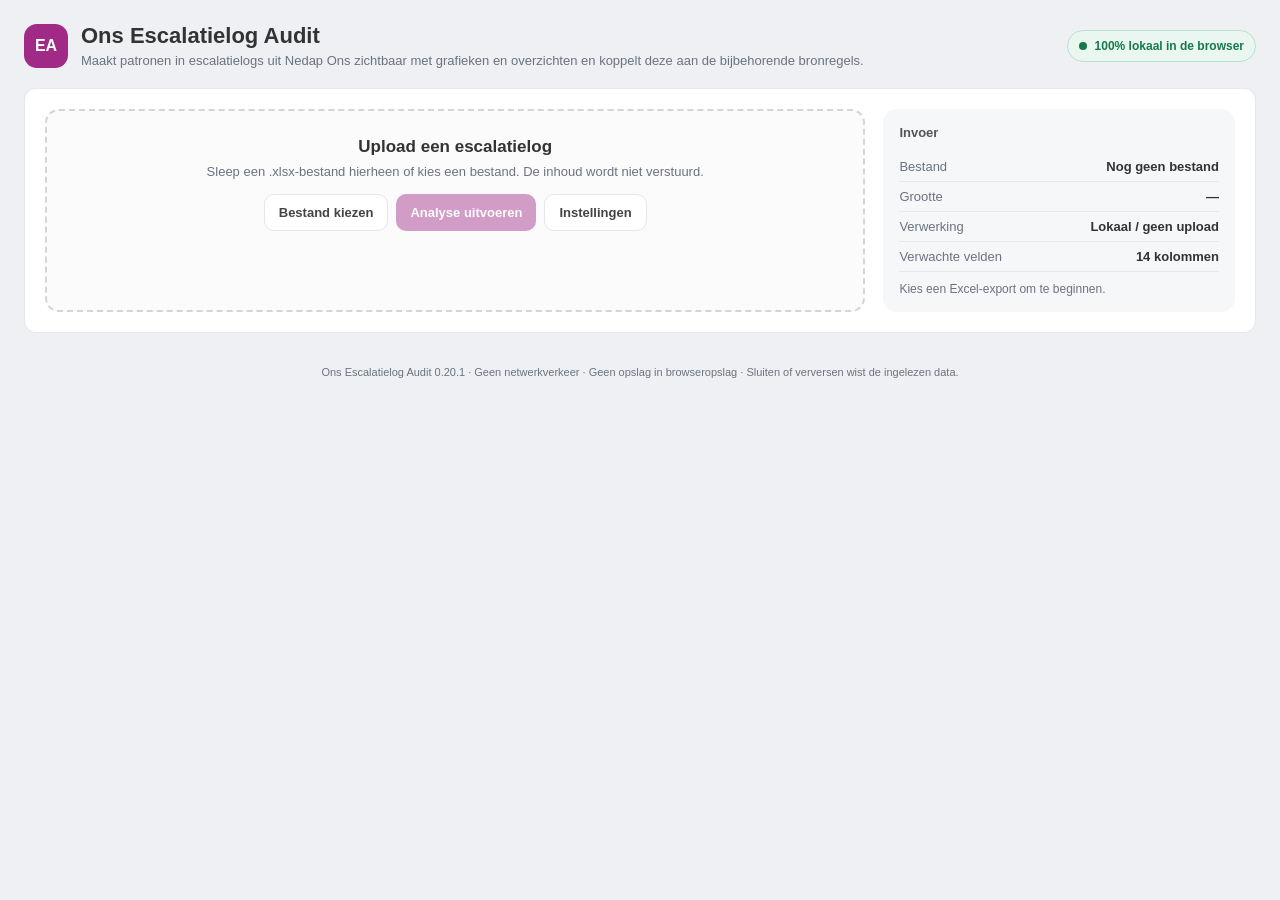
==== escalatielog-audit-webui.html @ a4518a88 "fix 🐛: Verwijder de dubbele tab Instellingen en lijn de instellingsacties uit De knop Instellingen i" ====
<!DOCTYPE html>
<html lang="nl">
  <head>
    <meta charset="utf-8">
    <meta name="viewport" content="width=device-width,initial-scale=1">
    <meta http-equiv="Content-Security-Policy"
          content="default-src 'none'; style-src 'unsafe-inline'; script-src 'unsafe-inline'; img-src data:; connect-src 'none'; font-src 'none'; object-src 'none'; base-uri 'none'; form-action 'none'">
    <title>Ons Escalatielog Audit</title>
    <style>
:root{
  --primary:#A02A85;--primary-dark:#7f1f69;--secondary:#00A0C8;--secondary-dark:#007f9f;
  --ink:#333;--muted:#6b7280;--line:#e5e7eb;--surface:#fff;--soft:#f6f7f9;--soft2:#f2f2f2;
  --ok:#16794c;--ok-bg:#eaf7f0;--warn:#a15c00;--warn-bg:#fff4e5;--danger:#b42318;--danger-bg:#fef0ef;
  --shadow:0 8px 30px rgba(31,41,55,.08);--radius:16px;
}
*{box-sizing:border-box}html{background:#eef0f3;color:var(--ink);font-family:Inter,ui-sans-serif,system-ui,-apple-system,BlinkMacSystemFont,"Segoe UI",sans-serif}body{margin:0;min-height:100vh}
button,input,select{font:inherit}button{cursor:pointer}.app{max-width:1480px;margin:0 auto;padding:24px}.topbar{display:flex;align-items:center;justify-content:space-between;gap:16px;margin-bottom:20px}.brand{display:flex;align-items:center;gap:13px}.brand-mark{width:44px;height:44px;border-radius:13px;background:linear-gradient(135deg,var(--primary),#c445a8);display:grid;place-items:center;color:#fff;font-weight:800;box-shadow:0 8px 24px rgba(160,42,133,.22)}.brand h1{font-size:22px;line-height:1.1;margin:0}.brand p{margin:4px 0 0;color:var(--muted);font-size:13px}.privacy{display:flex;align-items:center;gap:8px;border:1px solid #b9e2cf;background:var(--ok-bg);color:var(--ok);padding:8px 11px;border-radius:999px;font-size:12px;font-weight:700}.dot{width:8px;height:8px;border-radius:999px;background:currentColor}
.card{background:var(--surface);border:1px solid rgba(229,231,235,.95);border-radius:var(--radius);box-shadow:var(--shadow)}.upload-card{padding:20px;margin-bottom:18px}.upload-grid{display:grid;grid-template-columns:minmax(0,1.4fr) minmax(300px,.6fr);gap:18px}.dropzone{border:2px dashed #d2d6dc;border-radius:14px;padding:26px;text-align:center;background:#fbfbfc;transition:.18s}.dropzone.drag{border-color:var(--secondary);background:#f0fbfe}.dropzone strong{display:block;font-size:17px;margin-bottom:5px}.dropzone span{color:var(--muted);font-size:13px}.drop-actions{margin-top:14px;display:flex;justify-content:center;gap:8px;flex-wrap:wrap}.btn{border:0;border-radius:10px;padding:10px 14px;font-weight:700;font-size:13px;display:inline-flex;align-items:center;gap:7px;justify-content:center}.btn.primary{background:var(--primary);color:#fff}.btn.primary:hover{background:var(--primary-dark)}.btn.secondary{background:var(--secondary);color:#fff}.btn.secondary:hover{background:var(--secondary-dark)}.btn.ghost{background:#fff;border:1px solid var(--line);color:#444}.btn:disabled{opacity:.45;cursor:not-allowed}.file-info{padding:16px;background:var(--soft);border-radius:14px;min-height:150px}.file-info h3{font-size:13px;margin:0 0 12px;color:#555;text-transform:uppercase;letter-spacing:.06em}.meta-row{display:flex;justify-content:space-between;gap:12px;padding:7px 0;border-bottom:1px solid #e7e9ec;font-size:13px}.meta-row:last-child{border:0}.meta-row span:first-child{color:var(--muted)}.status{margin-top:10px;font-size:12px;color:var(--muted)}.status.error{color:var(--danger);white-space:pre-line;overflow-wrap:anywhere}.status.ok{color:var(--ok)}
.workspace{display:none}.workspace.show{display:block}.toolbar{display:flex;align-items:center;justify-content:space-between;gap:12px;margin:0 0 14px}.tabs{display:flex;gap:4px;overflow:auto;padding:4px;background:#e8eaee;border-radius:12px}.tab{white-space:nowrap;border:0;background:transparent;color:#555;padding:9px 12px;border-radius:9px;font-size:12.5px;font-weight:700}.tab.active{background:#fff;color:var(--primary);box-shadow:0 1px 6px rgba(31,41,55,.1)}.export-actions{display:flex;gap:7px;flex-wrap:wrap}.view{display:none}.view.active{display:block}.kpis{display:grid;grid-template-columns:repeat(5,minmax(0,1fr));gap:12px;margin-bottom:14px}.kpi{padding:16px}.kpi .label{font-size:12px;color:var(--muted);margin-bottom:7px}.kpi .value{font-size:28px;font-weight:800;letter-spacing:-.02em}.kpi .hint{font-size:11px;color:var(--muted);margin-top:5px}.kpi.accent{border-top:3px solid var(--primary)}.kpi.info{border-top:3px solid var(--secondary)}.kpi.warn{border-top:3px solid #e49b3a}.kpi.ok{border-top:3px solid #3aa572}
.grid-2{display:grid;grid-template-columns:1fr 1fr;gap:14px}.grid-3{display:grid;grid-template-columns:repeat(3,1fr);gap:14px}.section-card{padding:17px;margin-bottom:14px}.section-head{display:flex;align-items:flex-start;justify-content:space-between;gap:14px;margin-bottom:14px}.section-head h2,.section-head h3{margin:0;font-size:16px}.section-head p{margin:5px 0 0;color:var(--muted);font-size:12px;line-height:1.45}.badge{font-size:11px;font-weight:700;padding:5px 8px;border-radius:999px;background:var(--soft2);color:#555}.badge.system{background:#edf4f7;color:#496b78}.badge.warn{background:var(--warn-bg);color:var(--warn)}
.bar-list{display:grid;gap:9px}.bar-row{display:grid;grid-template-columns:minmax(120px,1fr) 2fr 52px;gap:10px;align-items:center;font-size:12px}.bar-label{white-space:nowrap;overflow:hidden;text-overflow:ellipsis}.bar-track{height:10px;background:#f0f1f3;border-radius:999px;overflow:hidden}.bar-fill{height:100%;border-radius:999px;background:linear-gradient(90deg,var(--primary),#c553ae)}.bar-list.secondary .bar-fill{background:linear-gradient(90deg,var(--secondary),#51c0dc)}.bar-value{text-align:right;font-variant-numeric:tabular-nums;font-weight:700}.signal-grid{display:grid;grid-template-columns:repeat(2,1fr);gap:8px}.signal{border:1px solid var(--line);border-radius:12px;padding:11px}.signal-top{display:flex;justify-content:space-between;gap:10px}.signal-name{font-size:11px;font-weight:800;line-height:1.25}.signal-count{font-weight:800}.signal-desc{color:var(--muted);font-size:11px;margin-top:5px;line-height:1.35}
.table-card{overflow:hidden}.table-toolbar{display:flex;align-items:center;gap:8px;flex-wrap:wrap;padding:14px 14px 10px}.field{border:1px solid #dfe2e6;background:#fff;border-radius:9px;padding:9px 10px;font-size:12px;color:#333;min-width:180px}.field:focus{outline:2px solid rgba(0,160,200,.17);border-color:var(--secondary)}.table-wrap{overflow:auto;max-height:680px;border-top:1px solid var(--line)}table{width:100%;border-collapse:separate;border-spacing:0;font-size:11.5px}th,td{padding:9px 10px;text-align:left;border-bottom:1px solid #edf0f2;vertical-align:top;white-space:nowrap}th{position:sticky;top:0;background:#f7f8fa;color:#4b5563;z-index:2;font-size:10.5px;text-transform:uppercase;letter-spacing:.035em;cursor:pointer}tbody tr:hover{background:#fbf7fa}td.wrap{white-space:normal;min-width:220px;max-width:420px}.pill{display:inline-block;padding:4px 7px;border-radius:999px;background:#f0f2f5;margin:0 3px 3px 0;font-size:10px;font-weight:700}.pill.alert{background:var(--warn-bg);color:#8d5300}.pill.danger{background:var(--danger-bg);color:var(--danger)}.empty{padding:40px;text-align:center;color:var(--muted)}.count-label{font-size:12px;color:var(--muted);margin-left:auto}
.settings-head>div:first-child{flex:1 1 auto;min-width:0}.settings-actions{display:flex;flex-wrap:wrap;align-items:center;justify-content:flex-end;gap:8px;flex:0 0 auto}.settings-actions .btn{white-space:nowrap}.settings-actions .btn.primary{border:1px solid transparent}
.settings-grid{display:grid;grid-template-columns:repeat(3,1fr);gap:12px}.setting{border:1px solid var(--line);border-radius:12px;padding:13px}.setting label{display:block;font-weight:750;font-size:12px;margin-bottom:5px}.setting p{font-size:11px;color:var(--muted);margin:0 0 10px;line-height:1.4}.setting input[type=number]{width:100%;border:1px solid #dfe2e6;border-radius:8px;padding:8px}.switch-row{display:flex;align-items:center;justify-content:space-between;gap:10px}.switch{appearance:none;width:38px;height:22px;background:#d4d7dc;border-radius:999px;position:relative;transition:.18s;flex:none}.switch:before{content:"";position:absolute;width:16px;height:16px;left:3px;top:3px;background:#fff;border-radius:50%;box-shadow:0 1px 3px rgba(0,0,0,.2);transition:.18s}.switch:checked{background:var(--primary)}.switch:checked:before{transform:translateX(16px)}.notice{border-left:4px solid var(--secondary);background:#f2fbfd;padding:12px 14px;border-radius:8px;font-size:12px;line-height:1.5;color:#495057}.notice.warn{border-left-color:#e49b3a;background:var(--warn-bg)}.peer-ratio-guidance p{margin:0 0 7px}.peer-ratio-guidance p:last-of-type{margin-bottom:0}.peer-ratio-guidance ul{margin:5px 0 8px;padding-left:20px}.peer-ratio-guidance li{margin:2px 0}.peer-ratio-method{margin-top:9px;padding-top:8px;border-top:1px solid rgba(0,127,159,.18)}.peer-ratio-method summary{font-weight:750}.peer-ratio-table-wrap{overflow-x:auto;margin-top:7px}.peer-ratio-guidance table{width:100%;font-size:11px;white-space:normal}.peer-ratio-guidance th,.peer-ratio-guidance td{white-space:normal;padding:6px 7px}.peer-ratio-guidance th{position:static}.peer-ratio-example{color:var(--muted);font-size:11px;margin-top:8px!important}.sr-only{position:absolute;width:1px;height:1px;padding:0;margin:-1px;overflow:hidden;clip:rect(0,0,0,0);white-space:nowrap;border:0}.loading{display:none;position:fixed;inset:0;background:rgba(245,246,248,.78);backdrop-filter:blur(4px);z-index:50;align-items:center;justify-content:center}.loading.show{display:flex}.loader{background:#fff;border-radius:16px;box-shadow:var(--shadow);padding:22px 26px;min-width:280px;text-align:center}.spinner{width:34px;height:34px;border:4px solid #eee;border-top-color:var(--primary);border-radius:50%;animation:spin 1s linear infinite;margin:0 auto 12px}@keyframes spin{to{transform:rotate(360deg)}}.footer-note{font-size:11px;color:var(--muted);text-align:center;padding:15px}

/* Visual audit cockpit */
.analysis-banner{display:flex;align-items:center;justify-content:space-between;gap:18px;padding:16px 18px;margin-bottom:14px;background:linear-gradient(135deg,#fff 0%,#faf4f9 55%,#f0fbfd 100%);border:1px solid #eadce7;border-radius:var(--radius);box-shadow:var(--shadow)}
.analysis-banner .eyebrow{font-size:10px;font-weight:900;letter-spacing:.11em;text-transform:uppercase;color:var(--primary);margin-bottom:5px}.analysis-banner h2{margin:0;font-size:18px}.analysis-banner p{margin:4px 0 0;font-size:12px;color:var(--muted)}.analysis-meta{display:flex;gap:7px;flex-wrap:wrap;justify-content:flex-end}.meta-chip{font-size:10.5px;font-weight:750;padding:6px 9px;border-radius:999px;border:1px solid #e3d9e1;background:rgba(255,255,255,.82);color:#50545b;white-space:nowrap}
.kpis.visual{grid-template-columns:repeat(6,minmax(0,1fr))}.kpi .trend{font-size:10px;margin-top:7px;font-weight:750}.trend.good{color:var(--ok)}.trend.warn{color:var(--warn)}.trend.info{color:var(--secondary-dark)}
.cockpit-grid{display:grid;grid-template-columns:1.2fr .8fr;gap:14px;margin-bottom:14px}.audit-flow{display:grid;grid-template-columns:repeat(5,1fr);gap:0;align-items:stretch}.flow-step{position:relative;padding:14px 14px 13px;border:1px solid var(--line);background:#fff}.flow-step:first-child{border-radius:12px 0 0 12px}.flow-step:last-child{border-radius:0 12px 12px 0}.flow-step:not(:last-child){border-right:0}.flow-step:not(:last-child):after{content:'›';position:absolute;right:-9px;top:50%;transform:translateY(-50%);z-index:2;width:18px;height:18px;border-radius:50%;background:#fff;border:1px solid var(--line);display:grid;place-items:center;color:#8a8f98;font-weight:900}.flow-step .flow-label{font-size:10px;color:var(--muted);text-transform:uppercase;letter-spacing:.05em;font-weight:800}.flow-step .flow-value{font-size:24px;font-weight:850;margin-top:4px}.flow-step .flow-sub{font-size:10px;color:var(--muted);margin-top:3px}.flow-step.system .flow-value{color:#56727e}.flow-step.audit .flow-value{color:var(--ok)}.flow-step.attention .flow-value{color:var(--warn)}
.metric-donuts{display:grid;grid-template-columns:repeat(2,1fr);gap:12px}.donut-card{border:1px solid var(--line);border-radius:13px;padding:13px;display:flex;align-items:center;gap:13px;min-height:105px;background:#fff}.donut{--p:0;--ring:var(--primary);width:76px;height:76px;border-radius:50%;background:conic-gradient(var(--ring) calc(var(--p)*1%),#edf0f3 0);position:relative;flex:none}.donut:after{content:'';position:absolute;inset:9px;border-radius:50%;background:#fff}.donut-center{position:absolute;inset:0;display:grid;place-items:center;z-index:2;font-size:15px;font-weight:850}.donut-copy strong{display:block;font-size:12px}.donut-copy span{display:block;color:var(--muted);font-size:10.5px;line-height:1.35;margin-top:4px}
.visual-grid{display:grid;grid-template-columns:1fr 1fr;gap:14px}.visual-grid.three{grid-template-columns:repeat(3,1fr)}.chart-card{padding:17px;min-width:0}.chart-note{font-size:10.5px;color:var(--muted);margin-top:10px}
.signal-bars{display:grid;gap:10px}.signal-bar-row{display:grid;grid-template-columns:minmax(150px,1fr) 2fr 55px;gap:10px;align-items:center}.signal-bar-name{font-size:11px;font-weight:750;overflow:hidden;text-overflow:ellipsis;white-space:nowrap}.signal-bar-track{height:12px;border-radius:999px;background:#eff1f4;overflow:hidden}.signal-bar-fill{height:100%;border-radius:999px;background:linear-gradient(90deg,var(--primary),#c859ae)}.signal-bar-fill.access{background:linear-gradient(90deg,#A02A85,#cb65b5)}.signal-bar-fill.scope{background:linear-gradient(90deg,#00A0C8,#62cbe1)}.signal-bar-fill.time{background:linear-gradient(90deg,#d88716,#f0b554)}.signal-bar-fill.data{background:linear-gradient(90deg,#667085,#98a2b3)}.signal-bar-value{text-align:right;font-size:11px;font-weight:850}
.heatmap-wrap{overflow:auto}.heatmap{display:grid;grid-template-columns:72px repeat(24,minmax(24px,1fr));gap:3px;min-width:760px;align-items:center}.heat-label{font-size:10px;color:var(--muted);font-weight:750}.heat-hour{text-align:center;font-size:9px;color:#8a9099}.heat-cell{height:25px;border-radius:5px;background:#f1f2f4;display:grid;place-items:center;font-size:8px;color:transparent;transition:.15s}.heat-cell:hover{outline:2px solid rgba(160,42,133,.22);color:#333;z-index:1}.heat-cell.l1{background:#f7eaf4}.heat-cell.l2{background:#edd0e7}.heat-cell.l3{background:#dca2d1}.heat-cell.l4{background:#c867b2;color:#fff}.heat-cell.l5{background:#9d2f84;color:#fff}
.scatter{position:relative;height:290px;margin:8px 6px 30px 34px;border-left:1px solid #cfd3d8;border-bottom:1px solid #cfd3d8;background:linear-gradient(to right,transparent 24.8%,#f1f2f4 25%,transparent 25.2%,transparent 49.8%,#f1f2f4 50%,transparent 50.2%,transparent 74.8%,#f1f2f4 75%,transparent 75.2%),linear-gradient(to top,transparent 24.8%,#f1f2f4 25%,transparent 25.2%,transparent 49.8%,#f1f2f4 50%,transparent 50.2%,transparent 74.8%,#f1f2f4 75%,transparent 75.2%)}.scatter-dot{position:absolute;width:10px;height:10px;border-radius:50%;background:var(--primary);transform:translate(-50%,50%);box-shadow:0 0 0 3px rgba(160,42,133,.12);cursor:help}.scatter-dot.attn{background:var(--warn);box-shadow:0 0 0 3px rgba(228,155,58,.15)}.scatter-x,.scatter-y{position:absolute;font-size:9px;color:var(--muted)}.scatter-x{bottom:-23px;left:50%;transform:translateX(-50%)}.scatter-y{left:-32px;top:50%;transform:rotate(-90deg) translateX(-50%);transform-origin:left top;white-space:nowrap}
.priority-strip{display:grid;grid-template-columns:repeat(3,1fr);gap:9px}.priority-box{border-radius:12px;padding:13px;border:1px solid var(--line)}.priority-box strong{font-size:22px;display:block}.priority-box span{font-size:10.5px;color:var(--muted)}.priority-box.high{background:#fff5f3;border-color:#ffd5cf}.priority-box.medium{background:#fff9ed;border-color:#f7e3b9}.priority-box.basic{background:#f5f8fb;border-color:#dde6ee}.priority-box.high strong{color:var(--danger)}.priority-box.medium strong{color:var(--warn)}.priority-box.basic strong{color:#526777}
.quick-links{display:flex;gap:8px;flex-wrap:wrap}.quick-link{border:1px solid var(--line);background:#fff;color:#4b5057;border-radius:9px;padding:7px 10px;font-size:10.5px;font-weight:750;cursor:pointer}.quick-link:hover{border-color:#d5a9ca;color:var(--primary)}
.pill.access{background:#f8e8f4;color:#8b246f}.pill.scope{background:#e8f8fc;color:#007f9f}.pill.time{background:#fff4e5;color:#9a5b00}.pill.data{background:#eff1f4;color:#5e6671}.pill.high{background:#fef0ef;color:var(--danger)}.pill.medium{background:#fff4e5;color:var(--warn)}.pill.basic{background:#edf4f7;color:#496b78}
.table-wrap.audit-table tbody tr.priority-high{background:#fffaf9}.table-wrap.audit-table tbody tr.priority-high:hover{background:#fff3f0}.table-wrap.audit-table tbody tr.priority-medium:hover{background:#fffcf5}
.audit-callout{display:grid;grid-template-columns:auto 1fr;gap:12px;align-items:start;background:#f7fbfc;border:1px solid #d7edf2;border-radius:12px;padding:13px}.audit-icon{width:32px;height:32px;border-radius:10px;background:#e8f8fc;color:#007f9f;display:grid;place-items:center;font-weight:900}.audit-callout strong{font-size:12px}.audit-callout p{margin:3px 0 0;color:var(--muted);font-size:11px;line-height:1.45}

/* Drill-down to source rows */
.table-wrap.drillable tbody tr{cursor:pointer}.table-wrap.drillable tbody tr td{transition:background .12s,color .12s}.table-wrap.drillable tbody tr:hover td{background:#f7fbfc}.table-wrap.drillable tbody tr:hover td:first-child{box-shadow:inset 3px 0 0 var(--secondary)}
.drill-hint{display:inline-flex;align-items:center;gap:6px;font-size:10.5px;color:#58717b;background:#edf8fb;border:1px solid #d4edf3;padding:6px 9px;border-radius:999px;font-weight:750}.drill-hint:before{content:'↗';font-size:12px;font-weight:900}
.drill-overlay{display:none;position:fixed;inset:0;z-index:80;background:rgba(24,31,40,.58);backdrop-filter:blur(3px);padding:24px}.drill-overlay.show{display:flex;align-items:center;justify-content:center}.drill-panel{width:min(1500px,96vw);height:min(860px,92vh);background:#fff;border-radius:18px;box-shadow:0 28px 80px rgba(0,0,0,.25);display:flex;flex-direction:column;overflow:hidden}.drill-header{display:flex;align-items:flex-start;justify-content:space-between;gap:18px;padding:18px 20px 15px;border-bottom:1px solid var(--line);background:linear-gradient(135deg,#fff,#faf4f9 65%,#f0fbfd)}.drill-eyebrow{font-size:10px;text-transform:uppercase;letter-spacing:.1em;font-weight:900;color:var(--primary);margin-bottom:4px}.drill-header h2{margin:0;font-size:18px}.drill-header p{margin:5px 0 0;color:var(--muted);font-size:11.5px;line-height:1.45}.drill-actions{display:flex;gap:8px;flex-wrap:wrap;justify-content:flex-end}.drill-summary{display:flex;align-items:center;gap:8px;flex-wrap:wrap;padding:10px 20px;border-bottom:1px solid var(--line);background:#fbfcfd}.drill-chip{padding:6px 9px;border-radius:999px;background:#f0f2f5;color:#505862;font-size:10.5px;font-weight:750}.drill-chip.audit{background:var(--ok-bg);color:var(--ok)}.drill-chip.system{background:#edf4f7;color:#496b78}.drill-body{flex:1;min-height:0;overflow:auto}.drill-body table{font-size:11px}.drill-body th{top:var(--drill-filter-offset,0px);z-index:3}.drill-body td:first-child,.drill-body th:first-child{position:sticky;left:0;z-index:2;background:#fff;box-shadow:1px 0 0 #edf0f2}.drill-body th:first-child{z-index:4;background:#f7f8fa}.source-row-number{font-weight:850;color:var(--primary)}.drill-empty{padding:46px;text-align:center;color:var(--muted)}

/* Audit deep dive */
.review-route{display:grid;grid-template-columns:repeat(3,1fr);gap:10px;margin-top:12px}.review-step{border:1px solid var(--line);background:#fff;border-radius:12px;padding:12px;position:relative}.review-step .n{width:24px;height:24px;border-radius:50%;background:#edf8fb;color:var(--secondary-dark);display:grid;place-items:center;font-weight:900;font-size:11px;margin-bottom:8px}.review-step strong{display:block;font-size:11.5px}.review-step span{display:block;color:var(--muted);font-size:10.5px;line-height:1.4;margin-top:4px}.review-step:not(:last-child):after{content:'›';position:absolute;right:-9px;top:50%;transform:translateY(-50%);z-index:2;width:18px;height:18px;border-radius:50%;background:#fff;border:1px solid var(--line);display:grid;place-items:center;color:#8a8f98;font-weight:900}
.analysis-tabs{display:flex;gap:7px;flex-wrap:wrap;margin-bottom:12px}.subtab{border:1px solid var(--line);background:#fff;color:#555;border-radius:9px;padding:8px 11px;font-size:11px;font-weight:750}.subtab.active{border-color:#d9aacd;background:#fbf3f9;color:var(--primary)}.analysis-pane{display:none}.analysis-pane.active{display:block}
.logic-grid{display:grid;grid-template-columns:repeat(4,1fr);gap:10px;margin-bottom:14px}.logic-stat{border:1px solid var(--line);border-radius:12px;padding:13px;background:#fff}.logic-stat .label{font-size:10px;text-transform:uppercase;letter-spacing:.04em;color:var(--muted);font-weight:800}.logic-stat strong{font-size:23px;display:block;margin-top:5px}.logic-stat small{color:var(--muted);font-size:10px;line-height:1.35;display:block;margin-top:3px}.logic-stat.warn{background:#fffaf1;border-color:#f0dfba}.logic-stat.good{background:#f3fbf7;border-color:#cfeadd}
.context-badge{display:inline-flex;align-items:center;gap:5px;border-radius:999px;padding:5px 8px;font-size:10px;font-weight:800;background:#eef4f7;color:#526777}.context-badge:before{content:'↳'}
.filter-group{display:flex;gap:7px;flex-wrap:wrap}.field.compact{min-width:150px;max-width:240px}
.drill-review{padding:10px 20px 12px;border-bottom:1px solid var(--line);background:#f8fbfc}.drill-review strong{font-size:10.5px;text-transform:uppercase;letter-spacing:.05em;color:#58717b}.drill-review .review-route{margin-top:8px}.drill-review .review-step{padding:9px}.drill-review .review-step .n{width:20px;height:20px;margin-bottom:5px;font-size:9px}.drill-review .review-step strong{font-size:10.5px}.drill-review .review-step span{font-size:9.5px}
@media(max-width:1050px){.logic-grid{grid-template-columns:repeat(2,1fr)}.review-route{grid-template-columns:1fr}.review-step:not(:last-child):after{display:none}}
@media(max-width:680px){.logic-grid{grid-template-columns:1fr}.drill-review{padding:9px 14px}}

@media(max-width:1050px){.kpis,.kpis.visual{grid-template-columns:repeat(3,1fr)}.cockpit-grid,.visual-grid,.visual-grid.three{grid-template-columns:1fr}.audit-flow{grid-template-columns:repeat(2,1fr);gap:8px}.flow-step,.flow-step:first-child,.flow-step:last-child{border:1px solid var(--line);border-radius:12px}.flow-step:not(:last-child):after{display:none}.grid-2,.grid-3{grid-template-columns:1fr}.settings-grid{grid-template-columns:repeat(2,1fr)}.upload-grid{grid-template-columns:1fr}.toolbar{align-items:flex-start;flex-direction:column}.export-actions{width:100%}.settings-head{flex-direction:column;align-items:stretch}.settings-actions{justify-content:flex-start}}
@media(max-width:680px){.app{padding:14px}.analysis-banner{align-items:flex-start;flex-direction:column}.analysis-meta{justify-content:flex-start}.kpis.visual{grid-template-columns:1fr 1fr}.audit-flow{grid-template-columns:1fr}.metric-donuts{grid-template-columns:1fr}.priority-strip{grid-template-columns:1fr}.signal-bar-row{grid-template-columns:minmax(110px,1fr) 1.2fr 45px}.topbar{align-items:flex-start}.privacy{display:none}.kpis{grid-template-columns:1fr 1fr}.settings-grid{grid-template-columns:1fr}.signal-grid{grid-template-columns:1fr}.bar-row{grid-template-columns:minmax(90px,1fr) 1.3fr 42px}.export-actions .btn{flex:1}.settings-actions .btn{flex:1 1 auto}.brand p{display:none}}
@media(max-width:680px){.drill-overlay{padding:0}.drill-panel{width:100vw;height:100vh;border-radius:0}.drill-header{padding:14px;flex-direction:column}.drill-actions{width:100%;justify-content:flex-start}.drill-summary{padding:9px 14px}}
@media print{body{background:#fff}.upload-card,.toolbar,.export-actions,.footer-note{display:none!important}.app{max-width:none;padding:0}.card{box-shadow:none}.view{display:block!important;page-break-before:always}.view:first-of-type{page-break-before:auto}.table-wrap{max-height:none;overflow:visible}th{position:static}.settings-grid{grid-template-columns:repeat(3,1fr)}}

.drill-filters{display:flex;align-items:center;gap:8px;flex-wrap:wrap;position:sticky;top:0;z-index:5;background:#fff;padding:10px 20px;border-bottom:1px solid var(--line)}.drill-filters .drill-search{margin:0;width:auto;flex:1 1 210px}.drill-filters .field{min-width:0}.drill-filters .column-filter{flex:1 1 150px}.drill-filters .drill-count{white-space:nowrap}.more-rows td{padding:0}.more-rows-btn,.drill-more{display:inline-flex;align-items:center;justify-content:center;gap:7px;margin:10px auto;padding:10px 14px;font-weight:700;font-size:13px;border:1px solid var(--line);border-radius:10px;background:#fff;color:#444;cursor:pointer}.drill-more{display:block;text-align:center;border:0;background:none}.drill-more .more-rows-btn{margin:0}
/* 0.6.0: readable controls and drillable summaries */
:root{--shadow:none;--radius:12px}html{font-family:"Segoe UI",Arial,sans-serif}.brand-mark{background:var(--primary);box-shadow:none}.tabs{max-width:100%;flex-wrap:wrap}.toolbar{align-items:flex-start;flex-direction:column}.tab{font-size:13px}.section-head p,.notice,.chart-note{font-size:13px;line-height:1.5}.file-info h3,th,.flow-step .flow-label{letter-spacing:0;text-transform:none}.review-summary{display:grid;grid-template-columns:repeat(3,minmax(0,1fr));gap:12px;margin-bottom:14px}.review-summary button{text-align:left;background:#fff;border:1px solid var(--line);border-top:3px solid var(--primary);padding:16px;border-radius:10px;color:var(--ink)}.review-summary strong{display:block;font-size:16px;margin-bottom:6px}.review-summary span{font-size:12px;color:var(--muted);line-height:1.5}.clickable{cursor:pointer}.clickable:hover{outline:2px solid var(--secondary);outline-offset:2px}.clickable:focus-visible,button:focus-visible,summary:focus-visible{outline:3px solid var(--secondary-dark);outline-offset:3px}.scatter-dot{border:0;padding:0;cursor:pointer}.scatter-tick{position:absolute;font-size:10px;color:#555}.drill-search{margin:8px 20px;width:calc(100% - 40px)}details p{font-size:13px;line-height:1.5;max-width:100ch}summary{cursor:pointer;font-weight:600}.kpi .hint{font-size:12px}.signal-name{overflow-wrap:anywhere}.meta-row strong{overflow-wrap:anywhere;min-width:0}.drill-summary{flex-shrink:0}.drill-review{display:none}@media(max-width:680px){.review-summary{grid-template-columns:1fr}.tabs{flex-wrap:nowrap;width:100%;}.brand h1{font-size:20px}.app{padding:12px}.drill-header h2{font-size:16px}.drill-panel{height:100dvh}}
    .finding-list{list-style:none;padding:0;margin:14px 0;counter-reset:findings}.finding-item{display:grid;grid-template-columns:34px minmax(0,1fr) auto;gap:12px;padding:15px 0;border-bottom:1px solid var(--line);align-items:start}.finding-rank{font-size:22px;font-weight:800;color:var(--primary)}.finding-item h3{margin:5px 0;font-size:14px;overflow-wrap:anywhere}.finding-item p{margin:4px 0;color:var(--muted);font-size:12px;overflow-wrap:anywhere}.finding-controls{display:flex;gap:8px;align-items:center;flex-wrap:wrap}.finding-controls input{width:80px}.finding-editor{display:grid;gap:9px;margin-top:12px}.finding-editor textarea{font:inherit;width:100%;min-height:100px;padding:10px;border:1px solid var(--line);border-radius:8px;resize:vertical}.finding-editor textarea[readonly]{min-height:180px;background:#f7f8fa}.finding-status{min-height:1.4em;font-size:12px}.finding-item .btn{white-space:normal}@media(max-width:680px){.finding-item{grid-template-columns:26px minmax(0,1fr)}.finding-item>.btn{grid-column:2;justify-self:start}}
    .sort-button{border:0;background:transparent;color:inherit;font:inherit;font-weight:inherit;padding:0;display:flex;align-items:center;gap:7px;text-align:left;min-width:100%}.sort-indicator{font-size:12px}.sort-button:focus-visible,.tab:focus-visible,.subtab:focus-visible{outline:3px solid var(--primary);outline-offset:3px}.action-status{margin:10px 0 14px}.action-status:empty{display:none}.setting input[aria-invalid="true"]{border:2px solid var(--danger,#b42318);outline-offset:2px}.setting-range{font-size:11px;color:var(--muted);margin:5px 0}
    </style>
    <style id="explanationStyles">
.explain{margin:14px;padding:14px 16px;border:1px solid #cfe2e8;border-left:4px solid #007f9f;border-radius:8px;background:#f6fafb;color:#333;font-size:12px;line-height:1.55;min-width:0;overflow-wrap:anywhere}.explain h3{font-size:14px;margin:0 0 8px}.explain p{margin:7px 0;max-width:85ch}.explain-route,.explain-timeline{display:grid;grid-template-columns:repeat(4,minmax(0,1fr));gap:12px;list-style:none;padding:0;margin:12px 0}.explain-route li,.explain-timeline li{border-top:3px solid #007f9f;padding:9px 4px 0;min-width:0}.explain-route strong,.explain-timeline strong{display:block}.explain-timeline time{display:block;font-variant-numeric:tabular-nums}.ratio-scale{position:relative;height:62px;max-width:560px;margin:12px 10px;border-bottom:2px solid #526777}.ratio-scale span{position:absolute;bottom:8px;transform:translateX(-50%);font-size:12px;white-space:nowrap}.ratio-scale span:after{content:'';display:block;position:absolute;left:50%;height:8px;bottom:-10px;border-left:2px solid #526777}.part-whole{display:block;height:9px;border:1px solid #526777;background:#e4eaee;max-width:170px;margin:5px 0}.part-whole i{display:block;height:100%;background:#007f9f}.concentration-value{display:block;min-width:115px;white-space:normal}.concentration-value small{display:block}.window-band{display:flex;justify-content:space-between;gap:12px;border-top:4px solid #007f9f;padding-top:6px;margin:12px 0}.window-band span:last-child{text-align:right}.rep .explain{font-size:11px}.rep .rep{margin:10px 14px}.reason-row td{background:#f6fafb;font-size:10px;padding:5px 7px}.has-reason{break-after:avoid}.r-row span{white-space:normal;overflow-wrap:anywhere}.drill-explanation{max-height:40vh;overflow:auto;flex-shrink:0}.drill-explanation:empty{display:none}@media(max-width:680px){.explain-route,.explain-timeline{grid-template-columns:1fr 1fr}.explain{padding:10px;margin:10px}.ratio-scale{max-width:100%}}@media print{.explain{background:#fff;break-inside:auto}.explain-route,.explain-timeline{break-inside:avoid}.part-whole,.ratio-scale,.window-band{print-color-adjust:exact;-webkit-print-color-adjust:exact}.concentration-value{min-width:0}.rep .rep{margin:8px 4px}.explain-timeline time{font-size:10px}}

.delay-guidance,.night-guidance{padding:12px;min-width:0}.compact-heading{display:flex;align-items:baseline;justify-content:space-between;gap:8px;flex-wrap:wrap}.compact-heading h3,.night-guidance h3{margin:0;font-size:15px}.delay-guidance .setting-line,.night-guidance .setting-line{font-size:12px;margin:0;color:#555}.compact-timeline{display:grid;grid-template-columns:88px minmax(100px,1fr) 116px;gap:12px;align-items:end;margin:12px 0 4px}.shared-axis svg{display:block;width:100%;height:76px}.axis-labels{position:relative;height:18px;font-size:12px;white-space:nowrap}.axis-labels span:first-child{position:absolute;left:3%}.axis-labels span:last-child{position:absolute;left:70%;transform:translateX(-50%)}.row-names,.row-results{height:76px;display:grid;grid-template-rows:36px 36px;align-items:center;font-size:12px;line-height:1.3}.outcome{font-weight:700;border:1px solid #667085;border-radius:5px;background:#fff;justify-self:end;font-size:12px;padding:2px 6px}.outcome.flagged{border:2px solid #A02A85;color:#85236e}.compact-footer{display:flex;gap:12px;align-items:baseline;justify-content:space-between;flex-wrap:wrap}.compact-footer .picture-caption{margin:0;font-size:11px;color:#555}.delay-guidance .method,.night-guidance .method{font-size:12px}.delay-guidance .method summary,.night-guidance .method summary{cursor:pointer;color:#00708b;font-weight:600}.delay-guidance .method{border:0;margin:0;padding:0}.compact-footer .method[open]{width:100%}.night-guidance .band{position:relative;height:20px;margin-top:12px;border:1px solid #667085;background:#fff}.night-guidance .segment{position:absolute;height:100%;border:1px solid #007F9F;background:repeating-linear-gradient(135deg,#dceff4 0,#dceff4 5px,#007F9F 5px,#007F9F 7px)}.night-guidance .axis{display:flex;justify-content:space-between;font-size:12px;margin:4px 0 6px}.night-guidance .window-key{margin:4px 0;font-size:13px}.night-guidance .method{border-top:1px solid #c9d5d9;margin-top:6px;padding-top:6px}.delay-guidance summary:focus-visible,.night-guidance summary:focus-visible{outline:3px solid #A02A85;outline-offset:3px}
@media(max-width:1100px){.compact-timeline{grid-template-columns:64px minmax(90px,1fr) 66px;gap:6px}.row-names,.row-results{font-size:11px}.outcome{font-size:11px;padding:2px 4px}.axis-labels{font-size:11px}.compact-heading h3{font-size:14px}.compact-footer{gap:4px}}
@media print{.delay-guidance,.night-guidance,.compact-timeline{break-inside:avoid}.outcome.flagged,.delay-guidance .method summary,.night-guidance .method summary{color:#333}.outcome.flagged{border-color:#333}.night-guidance .segment{print-color-adjust:exact;-webkit-print-color-adjust:exact;background:repeating-linear-gradient(135deg,#fff 0,#fff 5px,#555 5px,#555 7px);border-color:#333}}
    </style>
  </head>
  <body>
    <div class="app">
      <header class="topbar">
        <div class="brand">
          <div class="brand-mark">EA</div>
          <div>
            <h1>Ons Escalatielog Audit</h1>
            <p>Maakt patronen in escalatielogs uit Nedap Ons zichtbaar met grafieken en overzichten en koppelt deze aan de bijbehorende bronregels.</p>
          </div>
        </div>
        <div class="privacy"><span class="dot"></span>100% lokaal in de browser</div>
      </header>
      <section class="card upload-card">
        <div class="upload-grid">
          <div id="dropzone" class="dropzone">
            <strong>Upload een escalatielog</strong>
            <span>Sleep een .xlsx-bestand hierheen of kies een bestand. De inhoud wordt niet verstuurd.</span>
            <div class="drop-actions">
              <button class="btn ghost" id="chooseBtn">Bestand kiezen</button>
              <button class="btn primary" id="analyzeBtn" disabled>Analyse uitvoeren</button>
              <button class="btn ghost"
                      id="settingsBtn"
                      aria-controls="view-settings"
                      aria-expanded="false">Instellingen</button>
              <input id="fileInput"
                     type="file"
                     accept=".xlsx,application/vnd.openxmlformats-officedocument.spreadsheetml.sheet"
                     hidden>
            </div>
          </div>
          <div class="file-info">
            <h3>Invoer</h3>
            <div class="meta-row"><span>Bestand</span><strong id="fileName">Nog geen bestand</strong></div>
            <div class="meta-row"><span>Grootte</span><strong id="fileSize">—</strong></div>
            <div class="meta-row"><span>Verwerking</span><strong>Lokaal / geen upload</strong></div>
            <div class="meta-row"><span>Verwachte velden</span><strong>14 kolommen</strong></div>
            <div id="status"
                 class="status"
                 role="status"
                 aria-live="polite"
                 aria-atomic="true">Kies een Excel-export om te beginnen.</div>
          </div>
        </div>
      </section>
      <main id="workspace" class="workspace">
        <div class="toolbar">
          <nav class="tabs" id="tabs">
            <button class="tab active" data-view="overview">Overzicht</button>
            <button class="tab" data-view="attention">Aandachtspunten</button>
            <button class="tab" data-view="employees">Medewerkers</button>
            <button class="tab" data-view="clients">Cliënten</button>
            <button class="tab" data-view="teams">Teams</button>
            <button class="tab" data-view="expertise">Deskundigheden</button>
            <button class="tab" data-view="locations">Locaties</button>
            <button class="tab" data-view="reasons">Redenen</button>
            <button class="tab" data-view="time">Tijdpatroon</button>
            <button class="tab" data-view="deepdive">Verdieping</button>
            <button class="tab" data-view="logic">Auditlogica</button>
            <button class="tab" data-view="system">Systeemmeldingen</button>
            <button class="tab" data-view="quality">Datakwaliteit</button>
          </nav>
          <div class="export-actions">
            <button class="btn ghost" id="csvBtn">Aandachtspunten CSV</button>
            <button class="btn secondary" id="reportBtn">Rapport HTML</button>
            <button class="btn ghost" id="pngBtn" disabled>Dashboard als PNG</button>
            <button class="btn ghost" id="visualsZipBtn" disabled>Acht PNG’s als ZIP</button>
          </div>
        </div>
        <div id="actionStatus" class="status action-status" aria-hidden="true"></div>
        <details class="card section-card"
                 id="visualExports"
                 style="margin-bottom:14px">
          <summary>Eén afbeelding als PNG</summary>
          <div class="export-actions" style="margin-top:12px">
            <label for="visualChoice">Afbeelding</label>
            <select class="field" id="visualChoice" style="max-width:100%" disabled></select>
            <button class="btn ghost" id="visualPngBtn" disabled>Afbeelding downloaden</button>
          </div>
          <p class="muted">De ZIP bevat de acht standaardafbeeldingen. Het medewerkerprofiel is alleen afzonderlijk beschikbaar.</p>
        </details>
        <section class="view active" id="view-overview">
          <div id="analysisBanner" class="analysis-banner"></div>
          <div id="reviewSummary"></div>
          <section class="card section-card"
                   id="topFindings"
                   aria-labelledby="findingsTitle"
                   style="margin-bottom:14px">
            <div class="section-head">
              <div>
                <h2 id="findingsTitle">Opvallendheden om te onderzoeken</h2>
                <p>Een gemengde selectie van auditregels, bursts en cliëntclusters.</p>
              </div>
              <div class="finding-controls">
                <label for="findingLimit">Aantal (1–50)</label>
                <input class="field"
                       id="findingLimit"
                       type="number"
                       min="1"
                       max="50"
                       step="1"
                       value="10">
                <button class="btn ghost" id="applyFindingLimit">Selectie toepassen</button>
              </div>
            </div>
            <details>
              <summary>Hoe wordt deze selectie bepaald?</summary>
              <p id="findingMethod"></p>
            </details>
            <div id="findingList"></div>
            <details>
              <summary>Samenvatting maken en kopiëren</summary>
              <div class="finding-editor">
                <p>De tekst kan persoonsgegevens bevatten. Controleer de tekst en deel alleen met bevoegde ontvangers. Sjabloon en tekst blijven in dit tabblad; verversen wist ze. Vrije sjabloontekst wordt niet opgenomen in de rapport- of afbeeldingsexports.</p>
                <label for="findingTemplate">Sjabloon per opvallendheid</label>
                <textarea id="findingTemplate" maxlength="4000" spellcheck="false"></textarea>
                <details>
                  <summary>Toegestane placeholders</summary>
                  <p id="findingPlaceholders"></p>
                </details>
                <div class="finding-controls">
                  <button class="btn ghost" id="previewFindings">Voorbeeld bijwerken</button>
                  <button class="btn ghost" id="resetFindingTemplate">Standaardsjabloon</button>
                </div>
                <label for="findingPreview">Tekstvoorbeeld van de getoonde selectie</label>
                <textarea id="findingPreview" readonly></textarea>
                <button class="btn secondary" id="copyFindings">Samenvatting kopiëren</button>
              </div>
            </details>
            <p class="finding-status"
               id="findingStatus"
               role="status"
               aria-live="polite"></p>
          </section>
          <details class="card section-card" style="margin-bottom:14px">
            <summary>Definities en beperkingen</summary>
            <p>Een escalatie is een geregistreerde poging, geen bewijs van dossierinzage. De auditpopulatie bestaat uit bronregels minus bekende systeemredenen, eventueel het ingestelde duurfilter, en exacte duplicaten. De 14 bronvelden bepalen duplicaten; er is geen uniek gebeurtenis-ID.</p>
            <p>Her-escalatie gebruikt een eerdere geldige activatie van dezelfde medewerker en cliënt en de ingestelde toegangstermijn, inclusief de grens. Dit is een aanname voor triage, geen bevestiging dat toegang daadwerkelijk nog actief was. Zeer snel is een aanvullend signaal binnen diezelfde relatie.</p>
            <p>Tijdstippen zijn kloktijden zoals geëxporteerd, zonder vastgelegde tijdzone. Berekening is onafhankelijk van de browserzone; verstreken minuten rond zomer-/wintertijd blijven onzeker. Uur- en weekdagtotalen zijn ruwe aantallen, niet gecorrigeerd voor diensten of het aantal weekdagen in het bestand. Het waargenomen datumbereik bewijst geen volledige exportperiode.</p>
            <p>Teams en deskundigheden worden vergeleken op waargenomen medewerkers met escalaties, niet op de volledige bezetting. Bursts en cliëntclusters tonen één sterkste kwalificerend venster per medewerker of cliënt, niet alle afzonderlijke incidenten. Concentratie is top 3 gedeeld door alle herkenbare doelen van dezelfde soort. Bij weinig doelen is een hoog aandeel vanzelfsprekend.</p>
            <p>Export bevat persoonsgegevens; deel alleen met bevoegde ontvangers. Drempels, filters en bronregels blijven controleerbaar. Wijzigingen per versie staan in de changelog van de release.</p>
          </details>
          <div class="kpis visual" id="kpis"></div>
          <div class="cockpit-grid">
            <div class="card section-card">
              <div class="section-head">
                <div>
                  <h3>Auditflow</h3>
                  <p>Van bronbestand naar de regels die menselijke beoordeling vragen.</p>
                </div>
                <span class="badge">selectie, geen oordeel</span>
              </div>
              <div id="auditFlow" class="audit-flow"></div>
            </div>
            <div class="card section-card">
              <div class="section-head">
                <div>
                  <h3>Controlefocus</h3>
                  <p>Snelle triage van de huidige auditselectie.</p>
                </div>
              </div>
              <div id="priorityStrip" class="priority-strip"></div>
              <div class="quick-links" style="margin-top:12px">
                <button class="quick-link" data-jump="attention">Bekijk aandachtspunten</button><button class="quick-link" data-jump="quality">Datakwaliteit</button><button class="quick-link" data-jump="system">Systeemfilter</button>
              </div>
            </div>
          </div>
          <div class="visual-grid">
            <div class="card chart-card">
              <div class="section-head">
                <div>
                  <h3>Auditpopulatie in één oogopslag</h3>
                  <p>Hoeveel van het bronbestand resteert na filtering en hoeveel daarvan vraagt beoordeling.</p>
                </div>
              </div>
              <div id="metricDonuts" class="metric-donuts"></div>
            </div>
            <div class="card chart-card">
              <div class="section-head">
                <div>
                  <h3>Signalen naar controlethema</h3>
                  <p>Unieke regels per thema. Eén regel kan in meerdere thema’s meetellen. Klik voor bronregels.</p>
                </div>
              </div>
              <div id="signalCategories" class="signal-bars"></div>
            </div>
          </div>
          <div class="card chart-card" style="margin-top:14px">
            <div class="section-head">
              <div>
                <h3>Tijdheatmap</h3>
                <p>Handmatige escalaties per weekdag en uur. Donkerder betekent meer volume.</p>
              </div>
              <span class="badge">auditpopulatie</span>
            </div>
            <div class="heatmap-wrap">
              <div id="timeHeatmap" class="heatmap"></div>
            </div>
          </div>
          <div class="visual-grid" style="margin-top:14px">
            <div class="card chart-card">
              <div class="section-head">
                <div>
                  <h3>Medewerkerprofiel: volume × cliëntspreiding</h3>
                  <p>Elke stip is een medewerker; punten kunnen overlappen. Oranje betekent minimaal één aandachtspunt. Alle medewerkers staan ook in de tabel.</p>
                </div>
              </div>
              <div id="employeeScatter" class="scatter"></div>
            </div>
            <div class="card chart-card">
              <div class="section-head">
                <div>
                  <h3>Cliënten met veel verschillende medewerkers</h3>
                  <p>Top 10 unieke medewerkers met een escalatiepoging, inclusief niet-geactiveerde pogingen.</p>
                </div>
              </div>
              <div id="clientBreadth" class="bar-list secondary"></div>
            </div>
          </div>
          <div class="visual-grid three" style="margin-top:14px">
            <div class="card section-card">
              <div class="section-head">
                <div>
                  <h3>Meeste escalaties per medewerker</h3>
                  <p>Alleen handmatige auditregels.</p>
                </div>
              </div>
              <div id="chartEmployees" class="bar-list"></div>
            </div>
            <div class="card section-card">
              <div class="section-head">
                <div>
                  <h3>Meest voorkomende teams</h3>
                  <p>Volume binnen de auditpopulatie.</p>
                </div>
              </div>
              <div id="chartTeams" class="bar-list secondary"></div>
            </div>
            <div class="card section-card">
              <div class="section-head">
                <div>
                  <h3>Meest voorkomende redenen</h3>
                  <p>Genormaliseerde handmatige escalatieredenen.</p>
                </div>
              </div>
              <div id="chartReasons" class="bar-list"></div>
            </div>
          </div>
          <div class="card section-card" style="margin-top:14px">
            <div class="section-head">
              <div>
                <h3>Signalen in aandachtspunten</h3>
                <p>Elk signaal is een transparant selectiecriterium. Combineer dit altijd met context zoals behandelrelatie, rooster en autorisatie.</p>
              </div>
              <span id="signalTotalBadge" class="badge warn"></span>
            </div>
            <div id="signals" class="signal-grid"></div>
          </div>
          <div class="audit-callout">
            <div class="audit-icon">i</div>
            <div>
              <strong>Controleprincipe</strong>
              <p>Systeemmeldingen worden vóór de inhoudelijke audit uitgesloten. Visualisaties helpen patronen vinden, maar de onderliggende detailregels blijven leidend voor de menselijke beoordeling van rechtmatigheid en herleidbaarheid.</p>
            </div>
          </div>
          <div class="card section-card" style="margin-top:14px">
            <div class="section-head">
              <div>
                <h3>Voorgestelde beoordelingsroute na een signaal</h3>
                <p>De escalatielog is een selectielaag. Gebruik context in deze volgorde voordat je een conclusie trekt.</p>
              </div>
              <span class="badge">selectie → verificatie</span>
            </div>
            <div class="review-route">
              <div class="review-step">
                <div class="n">1</div>
                <strong>Planning / rooster</strong><span>Controleer eerst of de medewerker bij de cliënt of locatie was ingepland of ingeroosterd.</span>
              </div>
              <div class="review-step">
                <div class="n">2</div>
                <strong>Dossierlogging</strong><span>Controleer daarna wat na de escalatie daadwerkelijk in het dossier is geraadpleegd of gewijzigd.</span>
              </div>
              <div class="review-step">
                <div class="n">3</div>
                <strong>Teamcontext / toelichting</strong><span>Betrek teamtoewijzing, tijdelijke inzet en zo nodig een inhoudelijke toelichting van de medewerker.</span>
              </div>
            </div>
          </div>
        </section>
        <section class="view" id="view-attention">
          <div class="card table-card">
            <div class="section-head" style="padding:16px 16px 0">
              <div>
                <h2>Aandachtspunten</h2>
                <p>Handmatige logregels met één of meer ingestelde signalen.</p>
              </div>
              <span id="attentionBadge" class="badge warn"></span>
            </div>
            <div id="priorityGuidance"></div>
            <div id="activationGuidance"></div>
            <div id="attentionTable"></div>
          </div>
        </section>
        <section class="view" id="view-employees">
          <div class="card table-card">
            <div class="section-head" style="padding:16px 16px 0">
              <div>
                <h2>Medewerkers</h2>
                <p>Volume, cliëntspreiding en her-escalatiepatronen.</p>
              </div>
            </div>
            <div id="employeesTable"></div>
          </div>
        </section>
        <section class="view" id="view-clients">
          <div class="card table-card">
            <div class="section-head" style="padding:16px 16px 0">
              <div>
                <h2>Cliënten</h2>
                <p>Escalatiepogingen per cliënt. Daadwerkelijke inzage is niet uit deze log af te leiden.</p>
              </div>
            </div>
            <div id="clientsTable"></div>
          </div>
        </section>
        <section class="view" id="view-teams">
          <div class="card table-card">
            <div class="section-head" style="padding:16px 16px 0">
              <div>
                <h2>Teams</h2>
                <p>Escalatievolume en spreiding per medewerkersteam.</p>
              </div>
            </div>
            <div id="teamsTable"></div>
          </div>
        </section>
        <section class="view" id="view-expertise">
          <div class="card table-card">
            <div class="section-head" style="padding:16px 16px 0">
              <div>
                <h2>Deskundigheden</h2>
                <p>Vergelijk gebruikspatronen tussen functies/deskundigheden zonder individuele volumes los van hun context te beoordelen.</p>
              </div>
            </div>
            <div id="expertiseTable"></div>
          </div>
        </section>
        <section class="view" id="view-locations">
          <div class="card table-card">
            <div class="section-head" style="padding:16px 16px 0">
              <div>
                <h2>Locaties</h2>
                <p>Analyse van handmatige escalaties met doeltype Locatie. Hoofdlocatie van een cliënt blijft alleen context.</p>
              </div>
            </div>
            <div id="locationsTable"></div>
          </div>
        </section>
        <section class="view" id="view-reasons">
          <div class="card table-card">
            <div class="section-head" style="padding:16px 16px 0">
              <div>
                <h2>Escalatieredenen</h2>
                <p>Genormaliseerde reden, schrijfvarianten en gebruik.</p>
              </div>
            </div>
            <div id="reasonsTable"></div>
          </div>
        </section>
        <section class="view" id="view-time">
          <div class="grid-3" id="timeCards"></div>
        </section>
        <section class="view" id="view-deepdive">
          <div class="card section-card">
            <div class="section-head">
              <div>
                <h2>Verdiepende verbandanalyses</h2>
                <p>Contextgevoelige analyses uit de auditdocumentatie. Deze tabellen zijn patroonselecties, geen zelfstandige vaststelling van onrechtmatige toegang.</p>
              </div>
              <span class="badge">geen risicoscore</span>
            </div>
            <div class="analysis-tabs" id="deepTabs">
              <button class="subtab active" data-pane="peers">Peers</button><button class="subtab" data-pane="bursts">Bursts</button><button class="subtab" data-pane="clusters">Cliëntclusters</button><button class="subtab" data-pane="concentration">Concentratie</button><button class="subtab" data-pane="reason-use">Redengebruik</button>
            </div>
            <div id="deep-peers" class="analysis-pane active">
              <div id="peerGuidance"></div>
              <div id="peerTable" style="margin-top:12px"></div>
            </div>
            <div id="deep-bursts" class="analysis-pane">
              <div class="notice">Eén sterkste kwalificerend venster per medewerker. De drempel gaat over alle pogingen in het venster, eventueel naar verschillende cliënten of locaties. Dit is geen telling van afzonderlijke incidenten.</div>
              <div id="burstGuidance"></div>
              <div id="burstTable" style="margin-top:12px"></div>
            </div>
            <div id="deep-clusters" class="analysis-pane">
              <div class="notice">Eén sterkste kwalificerend venster per cliënt. De medewerkersdrempel of teamdrempel moet zijn gehaald. Acute zorg, opname of overdracht kan dit verklaren.</div>
              <div id="clusterGuidance"></div>
              <div id="clusterTable" style="margin-top:12px"></div>
            </div>
            <div id="deep-concentration" class="analysis-pane">
              <div class="notice">Concentratie laat zien of het gebruik van een medewerker vooral rond een kleine vaste groep doelen ligt of juist breed verspreid is.</div>
              <div id="concentrationGuidance"></div>
              <div id="concentrationTable" style="margin-top:12px"></div>
            </div>
            <div id="deep-reason-use" class="analysis-pane">
              <div class="notice">Redengebruik maakt zichtbaar of een reden vooral bij één medewerker of één team voorkomt. Een hoge concentratie vraagt context, geen automatische conclusie.</div>
              <div id="reasonUseTable" style="margin-top:12px"></div>
            </div>
            <div class="notice warn" style="margin-top:14px"><strong>Bewust niet automatisch beoordeeld uit één export:</strong> nieuwe/ongewone medewerker-cliëntrelaties, daadwerkelijk kruisende teamgrenzen en veranderingen ten opzichte van vorige perioden. Daarvoor is meerdere maanden historie en/of betrouwbare rooster-, team- of behandelrelatie-informatie nodig.</div>
          </div>
        </section>
        <section class="view" id="view-logic">
          <div class="card section-card">
            <div class="section-head">
              <div>
                <h2>Controle op de auditlogica</h2>
                <p>Controleer of aannames over systeemmeldingen, duurwaarden en bronvelden nog passen bij de actuele export.</p>
              </div>
              <span id="logicBadge" class="badge"></span>
            </div>
            <div id="logicStats" class="logic-grid"></div>
            <div id="logicTable"></div>
          </div>
        </section>
        <section class="view" id="view-system">
          <div class="card table-card">
            <div class="section-head" style="padding:16px 16px 0">
              <div>
                <h2>Uitgesloten systeemmeldingen</h2>
                <p>Alleen technisch inzicht. Deze regels worden niet gebruikt in controles op rechtmatigheid.</p>
              </div>
              <span id="systemBadge" class="badge system"></span>
            </div>
            <div id="systemTable"></div>
          </div>
        </section>
        <section class="view" id="view-quality">
          <div class="card table-card">
            <div class="section-head" style="padding:16px 16px 0">
              <div>
                <h2>Datakwaliteit</h2>
                <p>Inconsistenties die de interpretatie van de audit kunnen beïnvloeden.</p>
              </div>
            </div>
            <div id="qualityTable"></div>
          </div>
        </section>
      </main>
      <section class="view"
               id="view-settings"
               role="region"
               aria-labelledby="settingsTitle"
               hidden>
        <div class="card section-card">
          <div class="section-head settings-head">
            <div>
              <h2 id="settingsTitle" tabindex="-1">Auditinstellingen</h2>
              <p>Pas drempels aan vóór de analyse. Klik daarna op Analyse uitvoeren, of na een eerdere analyse op Analyse opnieuw uitvoeren. Dit zijn selectieregels, geen normatieve grenswaarden.</p>
            </div>
            <div class="settings-actions">
              <button class="btn primary" id="rerunBtn" disabled>Analyse uitvoeren</button>
              <button class="btn ghost" id="exportSettingsBtn">Instellingen exporteren</button>
              <button class="btn ghost" id="importSettingsBtn">Instellingen importeren</button>
              <input id="settingsFileInput"
                     type="file"
                     accept=".json,application/json"
                     hidden>
            </div>
          </div>
          <div class="notice warn" style="margin-bottom:14px"><strong>Systeemfilter:</strong> bekende Ketenverkeer-/systeemredenen worden altijd uitgesloten. Uitsluiten op alleen 30 minuten staat standaard uit. Een onbekende reden blijft in de auditpopulatie en vraagt controle, ook bij een duur van 30 minuten.</div>
          <div id="settingsStatus" class="status action-status" aria-hidden="true"></div>
          <div class="settings-grid" id="settingsGrid"></div>
        </div>
      </section>
      <div class="footer-note">Ons Escalatielog Audit <span class="app-version"></span> · Geen netwerkverkeer · Geen opslag in browseropslag · Sluiten of verversen wist de ingelezen data.</div>
    </div>
    <div id="drillOverlay" class="drill-overlay" aria-hidden="true">
      <section class="drill-panel"
               role="dialog"
               aria-modal="true"
               aria-labelledby="drillTitle">
        <header class="drill-header">
          <div>
            <div class="drill-eyebrow">Herleidbaarheid naar bronbestand</div>
            <h2 id="drillTitle">Bronregels</h2>
            <p id="drillSubtitle">Onderliggende rijen uit het ingelezen escalatielog.</p>
          </div>
          <div class="drill-actions">
            <button class="btn ghost" id="drillCsvBtn">Bronregels CSV</button><button class="btn primary" id="drillCloseBtn">Sluiten</button>
          </div>
        </header>
        <div id="drillSummary" class="drill-summary"></div>
        <div class="drill-review">
          <strong>Vervolgcontrole</strong>
          <div class="review-route">
            <div class="review-step">
              <div class="n">1</div>
              <strong>Planning / rooster</strong><span>Was de medewerker hier ingepland?</span>
            </div>
            <div class="review-step">
              <div class="n">2</div>
              <strong>Dossierlogging</strong><span>Wat is daarna daadwerkelijk geraadpleegd of gewijzigd?</span>
            </div>
            <div class="review-step">
              <div class="n">3</div>
              <strong>Context</strong><span>Team, tijdelijke inzet en inhoudelijke toelichting.</span>
            </div>
          </div>
        </div>
        <div id="drillExplanation"
             class="drill-explanation"
             tabindex="0"
             role="region"
             aria-label="Uitleg bij geselecteerde bronregels"></div>
        <div id="drillBody" class="drill-body"></div>
      </section>
    </div>
    <div id="loading" class="loading">
      <div class="loader">
        <div class="spinner"></div>
        <strong id="loadingTitle">Bestand verwerken…</strong>
        <div class="status" id="loadingText">De analyse wordt lokaal uitgevoerd.</div>
      </div>
    </div>
    <script>
'use strict';
const APP_VERSION='0.20.1';const EXPLANATION_CSS=document.getElementById('explanationStyles').textContent;

const REQUIRED_HEADERS = [
  'Gebruiker','Medewerkernummer','Medewerkersteam','Deskundigheid medewerker','Gebruikersnaam',
  'Escalatie reden','Tijdsduur (min.)','Escalatiedoel type','Escalatiedoel naam',
  'Escalatiedoel identificatienummer','Hoofdlocatie cliënt','Gestart op','Geactiveerd op','Bron'
];
const SYSTEM_REASONS = [
  'cliënt gekoppeld aan item in ons ketenverkeer',
  'systeemescalatie: sta 30 minuten toegang toe tot cliënt na aanmaken.',
  'toegang tot cliënt nadat deze is aangemaakt door ons ketenverkeer'
];
const SIGNAL_META = {
  ONGELDIGE_ACTIVATIE:'Activatie ontbreekt, is ongeldig of ligt vóór de start. Geen bevestigde activatie.',
  ONGELDIGE_DUUR:'Duur ontbreekt, is ongeldig of negatief.',
  HERESCALATIE_TIJDENS_ACTIEVE_TOEGANG:'Zelfde medewerker escaleert opnieuw naar dezelfde cliënt terwijl eerdere succesvolle toegang nog actief hoort te zijn.',
  ZEER_SNELLE_HERESCALATIE:'Her-escalatie die binnen de ingestelde grens start na de eerdere geactiveerde escalatie waarop de her-escalatie steunt.',
  HOOG_DAGVOLUME:'Medewerker heeft op één dag een hoog aantal handmatige escalaties.',
  VEEL_UNIEKE_CLIENTEN_MEDEWERKER:'Medewerker escaleert in de periode naar relatief veel unieke cliënten.',
  VEEL_MEDEWERKERS_CLIENT:'Dezelfde cliënt komt bij relatief veel verschillende medewerkers voor.',
  VEEL_TEAMS_CLIENT:'Dezelfde cliënt komt via relatief veel verschillende teams voor.',
  NACHT:'Escalatie valt binnen het ingestelde nachtvenster.',
  WEEKEND:'Escalatie is in het weekend uitgevoerd.',
  NIET_GEACTIVEERD:'Escalatie is niet geactiveerd.',
  LATE_ACTIVATIE:'Activatie volgde later dan de ingestelde vertraging.',
  ZELDZAME_REDEN:'De genormaliseerde escalatiereden komt weinig voor.',
  ONTBREKENDE_KERNVELDEN:'Een of meer kernvelden ontbreken.',
  ONVOLLEDIG_CLIENTDOEL:'Cliëntdoel mist cliëntnummer of cliëntnaam.',
  ONGELDIGE_STARTDATUM:'Startdatum kon niet worden geïnterpreteerd.'
};
const DEFAULT_SETTINGS = {
  activeAccessMinutes:840, veryFastRepeatMinutes:5, nightStartHour:23, nightEndHour:6,
  employeeDailyVolumeThreshold:15, employeeUniqueClientsThreshold:50,
  clientUniqueEmployeesThreshold:4, clientUniqueTeamsThreshold:3,
  activationDelayThresholdMinutes:2, rareReasonMaxCount:2, excludeDuration30:false,
  peerGroupMinSize:3, burstWindowMinutes:60, burstThreshold:5, clientClusterWindowMinutes:120, clientClusterEmployeeThreshold:3, clientClusterTeamThreshold:2, reasonConcentrationMinCount:3,
  signalNight:true, signalWeekend:false, signalNotActivated:true, signalRareReason:false,
  signalActivationDelay:true, signalReEscalationActiveAccess:true, signalVeryFastRepeat:true,
  signalDataQuality:true, signalEmployeeDailyVolume:true, signalEmployeeUniqueClients:true,
  signalClientUniqueEmployees:true, signalClientUniqueTeams:true
};
const state = {file:null,fileName:'',rawRows:[],result:null,analysisRunAt:null,drilldown:null,drillResizeObserver:null,findingLimit:10,settings:{...DEFAULT_SETTINGS}};

const $ = s => document.querySelector(s);
const $$ = s => [...document.querySelectorAll(s)];
const fmt = n => new Intl.NumberFormat('nl-NL').format(n ?? 0);
const esc = v => String(v ?? '').replace(/[&<>"']/g,m=>({'&':'&amp;','<':'&lt;','>':'&gt;','"':'&quot;',"'":'&#39;'}[m]));
const PEER_RATIO_GUIDANCE = {
  intro:'Ratio = de waarde van de medewerker gedeeld door de mediaan van andere, vergelijkbare medewerkers.',
  interpretations:[
    ['1,00','gelijk aan de mediaan van de vergelijkingsgroep'],
    ['2,00','twee keer de mediaan; niet twee keer zoveel werk of risico'],
    ['0,50','de helft van de mediaan']
  ],
  definitions:[
    ['Volume / team','Escalaties medewerker','Mediaan escalaties van team-peers'],
    ['Cliënten / team','Unieke cliënten medewerker','Mediaan unieke cliënten van team-peers'],
    ['Volume / deskundigheid','Escalaties medewerker','Mediaan escalaties van deskundigheids-peers'],
    ['Volume / team + deskundigheid','Escalaties medewerker','Mediaan escalaties van peers in de doorsnede van team en deskundigheid']
  ],
  example:'Voorbeeld: 13 escalaties ÷ mediaan 6 = ratio 2,17.',
  limitations:'Alleen medewerkers met stabiele team- en deskundigheidscontext en minstens het ingestelde minimum aantal andere medewerkers tellen mee; de medewerker zelf is uitgesloten. De ratio corrigeert niet voor FTE, diensten, caseload of tijdelijke inzet en is een aanleiding voor contextcontrole, geen oordeel of risicoscore.'
};
function peerRatioGuidanceHtml(mode='web'){
  const report=mode==='report',rootClass=report?'note peer-ratio-guidance':'notice peer-ratio-guidance';
  const detailsClass=report?'peer-ratio-method report-peer-ratio-method':'peer-ratio-method';
  const meanings=PEER_RATIO_GUIDANCE.interpretations.map(([ratio,text])=>`<li><strong>${esc(ratio)}</strong> = ${esc(text)}</li>`).join('');
  const definitions=PEER_RATIO_GUIDANCE.definitions.map(([ratio,numerator,denominator])=>`<tr><th scope="row">${esc(ratio)}</th><td>${esc(numerator)}</td><td>${esc(denominator)}</td></tr>`).join('');
  return `<div class="${rootClass}"><p><strong>Zo lees je de ratio:</strong> ${esc(PEER_RATIO_GUIDANCE.intro)}</p><div class="ratio-scale" aria-label="Neutrale ratioschaal van 0 tot 2"><span style="left:0">0</span><span style="left:25%">0,50</span><span style="left:50%">1,00</span><span style="left:100%">2,00</span></div><p>Referentiepunten, geen alarmdrempels. ${esc(PEER_RATIO_GUIDANCE.example)}</p><ul class="peer-ratio-meanings">${meanings}</ul><p>${esc(PEER_RATIO_GUIDANCE.limitations)}</p><details class="${detailsClass}"><summary>Hoe worden de vier ratio’s berekend?</summary><div class="peer-ratio-table-wrap"><table><caption class="sr-only">Teller en noemer per peer-ratio</caption><thead><tr><th scope="col">Ratio</th><th scope="col">Teller</th><th scope="col">Noemer</th></tr></thead><tbody>${definitions}</tbody></table></div></details></div>`;
}
const PEER_RATIO_REPORT_CSS = '.peer-ratio-guidance{margin:0 14px 12px}.peer-ratio-guidance p{margin:0 0 7px}.peer-ratio-guidance p:last-of-type{margin-bottom:0}.peer-ratio-guidance ul{margin:5px 0 8px;padding-left:20px}.peer-ratio-guidance li{margin:2px 0}.peer-ratio-method{margin-top:9px;padding-top:8px;border-top:1px solid #cfe8ee}.peer-ratio-method summary{cursor:pointer;font-weight:bold}.peer-ratio-table-wrap{overflow-x:auto;margin-top:7px}.peer-ratio-guidance table{width:100%;font-size:10px}.peer-ratio-guidance th,.peer-ratio-guidance td{padding:6px 7px}.peer-ratio-example{color:var(--muted);font-size:10px;margin-top:8px!important}.sr-only{position:absolute;width:1px;height:1px;padding:0;margin:-1px;overflow:hidden;clip:rect(0,0,0,0);white-space:nowrap;border:0}';
const norm = v => String(v ?? '').trim().toLowerCase().replace(/\s+/g,' ');
const clean = v => v === null || v === undefined ? '' : String(v).trim();
const RENDER_ROW_LIMIT = 500;const SEARCH_DEBOUNCE_MS = 150;
const rowSearchText = row => Object.entries(row).filter(([k])=>!k.startsWith('__')).map(([,v])=>norm(v)).join(' ');
const debounce = (fn,ms)=>{let t;return (...a)=>{clearTimeout(t);t=setTimeout(()=>fn(...a),ms)}};
const moreRowsButton = (remaining,total) => `<tr class="more-rows"><td colspan="100"><button type="button" class="more-rows-btn">Meer tonen (nog ${fmt(remaining)} van ${fmt(total)} regels)</button></td></tr>`;
const hasValue = v => { const s=clean(v); return s!=='' && s!=='-'; };
const num = v => { const n=Number(String(v??'').replace(',','.')); return Number.isFinite(n)?n:0; };
const unique = a => [...new Set(a)];
const round = (n,d=1)=>Math.round(n*10**d)/10**d;

function setLoading(show,title='Bestand verwerken…',text='De analyse wordt lokaal uitgevoerd.'){
  $('#loading').classList.toggle('show',show); $('#loadingTitle').textContent=title; $('#loadingText').textContent=text;
}
function setStatus(text,type=''){const kind=type==='success'?'ok':type;for(const id of ['#status','#actionStatus','#settingsStatus']){const el=$(id);el.textContent=text;el.className='status'+(id!=='#status'?' action-status':'')+(kind?' '+kind:'');}}
function formatBytes(bytes){ if(!bytes)return '—'; const u=['B','KB','MB','GB']; let i=0,n=bytes; while(n>=1024&&i<u.length-1){n/=1024;i++} return `${n.toFixed(i?1:0)} ${u[i]}`; }

// Minimal self-contained XLSX reader. XLSX is a ZIP of XML files; no data leaves the browser.
const MAX_ZIP_ENTRY_BYTES=512*1024*1024;
class ZipArchive{
  constructor(buffer){this.buffer=buffer;this.view=new DataView(buffer);this.entries=new Map();this.parse();}
  parse(){
    const v=this.view, len=v.byteLength, min=Math.max(0,len-65557); let eocd=-1;
    for(let i=len-22;i>=min;i--){if(v.getUint32(i,true)===0x06054b50){eocd=i;break}}
    if(eocd<0) throw new Error('Ongeldig XLSX/ZIP-bestand: einde van ZIP-structuur niet gevonden.');
    const total=v.getUint16(eocd+10,true), cdOffset=v.getUint32(eocd+16,true); let p=cdOffset;
    const dec=new TextDecoder('utf-8');
    for(let i=0;i<total;i++){
      if(v.getUint32(p,true)!==0x02014b50) throw new Error('Ongeldige ZIP central directory.');
      const method=v.getUint16(p+10,true), compSize=v.getUint32(p+20,true), uncompSize=v.getUint32(p+24,true);
      const nameLen=v.getUint16(p+28,true), extraLen=v.getUint16(p+30,true), commentLen=v.getUint16(p+32,true), localOffset=v.getUint32(p+42,true);
      const name=dec.decode(new Uint8Array(this.buffer,p+46,nameLen));
      this.entries.set(name,{method,compSize,uncompSize,localOffset}); p+=46+nameLen+extraLen+commentLen;
    }
  }
  has(name){return this.entries.has(name)}
  async bytes(name){
    const e=this.entries.get(name); if(!e) throw new Error(`Bestand ontbreekt in XLSX: ${name}`);
    if(e.uncompSize>MAX_ZIP_ENTRY_BYTES) throw new Error(`Onderdeel ${name} van het XLSX-bestand is uitgepakt ${formatBytes(e.uncompSize)}. Dat is meer dan de toegestane 512 MB.`);
    const v=this.view,p=e.localOffset; if(v.getUint32(p,true)!==0x04034b50) throw new Error('Ongeldige ZIP local header.');
    const nameLen=v.getUint16(p+26,true),extraLen=v.getUint16(p+28,true),start=p+30+nameLen+extraLen;
    const compressed=new Uint8Array(this.buffer,start,e.compSize);
    const mismatch=()=>new Error(`Ongeldig XLSX/ZIP-bestand: de uitgepakte grootte van ${name} komt niet overeen met de ZIP-inhoudsopgave.`);
    if(e.method===0){if(e.compSize!==e.uncompSize) throw mismatch(); return new Uint8Array(compressed);}
    if(e.method===8){
      if(typeof DecompressionStream==='undefined') throw new Error('Deze browser ondersteunt de benodigde lokale ZIP-decompressie niet. Gebruik een recente Edge, Chrome of Firefox.');
      const ds=new DecompressionStream('deflate-raw'), reader=new Blob([compressed]).stream().pipeThrough(ds).getReader();
      const out=new Uint8Array(e.uncompSize); let offset=0;
      for(;;){const {done,value}=await reader.read(); if(done)break; if(offset+value.length>e.uncompSize){await reader.cancel(); throw mismatch();} out.set(value,offset); offset+=value.length;}
      if(offset!==e.uncompSize) throw mismatch();
      return out;
    }
    throw new Error(`Niet-ondersteunde ZIP-compressiemethode: ${e.method}`);
  }
  async text(name){return new TextDecoder('utf-8').decode(await this.bytes(name));}
}
function xml(text){
  const doc=new DOMParser().parseFromString(text,'application/xml');
  if(doc.getElementsByTagName('parsererror').length) throw new Error('XML in het Excel-bestand kon niet worden gelezen.');
  return doc;
}
function normalizePath(path){
  const out=[]; for(const part of path.split('/')){if(!part||part==='.')continue;if(part==='..')out.pop();else out.push(part)} return out.join('/');
}
function colIndex(ref){const m=String(ref).match(/[A-Z]+/i);if(!m)return 0;let n=0;for(const ch of m[0].toUpperCase())n=n*26+ch.charCodeAt(0)-64;return n-1;}
async function readXlsx(file){
  const buffer=await file.arrayBuffer(); const zip=new ZipArchive(buffer);
  const wbDoc=xml(await zip.text('xl/workbook.xml'));
  if(['1','true'].includes(wbDoc.getElementsByTagNameNS('*','workbookPr')[0]?.getAttribute('date1904')))throw new Error('Dit bestand gebruikt het 1904-datumsysteem. Sla de export opnieuw op met het 1900-datumsysteem.');
  const relDoc=xml(await zip.text('xl/_rels/workbook.xml.rels'));
  const rels=new Map([...relDoc.getElementsByTagNameNS('*','Relationship')].map(r=>[r.getAttribute('Id'),r.getAttribute('Target')]));
  let shared=[];
  if(zip.has('xl/sharedStrings.xml')){
    const sdoc=xml(await zip.text('xl/sharedStrings.xml'));
    shared=[...sdoc.getElementsByTagNameNS('*','si')].map(si=>sharedText(si));
  }
  const sheets=[...wbDoc.getElementsByTagNameNS('*','sheet')]; const parsed=[];
  for(const s of sheets){
    const rid=s.getAttribute('r:id')||s.getAttributeNS('http://schemas.openxmlformats.org/officeDocument/2006/relationships','id');
    const target=rels.get(rid); if(!target)continue;
    const path=target.startsWith('/')?target.slice(1):normalizePath('xl/'+target);
    if(!zip.has(path))continue;
    const matrix=parseWorksheet(xml(await zip.text(path)),shared); parsed.push({name:s.getAttribute('name')||'Werkblad',matrix});
  }
  if(!parsed.length) throw new Error('Geen leesbaar werkblad gevonden.');
  let best=null; const headerSearchLimit=10;
  for(const sheet of parsed){
    for(let r=0;r<Math.min(sheet.matrix.length,headerSearchLimit);r++){
      const hdr=(sheet.matrix[r]||[]).map(clean),missing=REQUIRED_HEADERS.filter(h=>!hdr.includes(h));
      if(!missing.length) return {sheet:sheet.name,matrix:sheet.matrix,headerRow:r};
      if(!best||missing.length<best.missing.length)best={sheet:sheet.name,row:r+1,missing};
    }
  }
  const matched=best&&best.missing.length<REQUIRED_HEADERS.length,missing=matched?best.missing:REQUIRED_HEADERS;
  throw new Error(`Geen werkblad gevonden met alle ${REQUIRED_HEADERS.length} vereiste escalatielog-kolommen.\nAlleen de eerste ${headerSearchLimit} rijen van elk leesbaar werkblad zijn gecontroleerd (${parsed.length} ${parsed.length===1?'leesbaar werkblad':'leesbare werkbladen'}).\n${matched?`Best passend werkblad: “${best.sheet}” (rij ${best.row}); ${REQUIRED_HEADERS.length-best.missing.length} van ${REQUIRED_HEADERS.length} vereiste kolommen herkend.`:'Geen van de gecontroleerde rijen bevat een vereiste kolomnaam.'}\nOntbrekende kolommen: ${missing.join(', ')}.`);
}
function sharedText(el){
  return [...el.getElementsByTagNameNS('*','t')].filter(t=>{for(let p=t.parentNode;p&&p!==el;p=p.parentNode){if(p.localName==='rPh')return false}return true}).map(t=>t.textContent||'').join('');
}
function parseWorksheet(doc,shared){
  const rows=[];let lastRow=-1;
  for(const row of doc.getElementsByTagNameNS('*','row')){
    const r=(Number(row.getAttribute('r'))||lastRow+2)-1;lastRow=r; const arr=[];let lastCol=-1;const errorCols=[];
    for(const c of row.getElementsByTagNameNS('*','c')){
      const ref=c.getAttribute('r'),idx=ref?colIndex(ref):lastCol+1;lastCol=idx; const t=c.getAttribute('t')||''; let value='';
      const v=c.getElementsByTagNameNS('*','v')[0];
      if(t==='e'){errorCols.push(idx)}
      else if(t==='inlineStr'){const is=c.getElementsByTagNameNS('*','is')[0];value=is?sharedText(is):''}
      else if(v){const raw=v.textContent||''; if(t==='s')value=shared[Number(raw)]??''; else if(t==='b')value=raw==='1'; else if(t==='str'||t==='d')value=raw; else value=raw===''?'':Number(raw);}
      arr[idx]=value;
    }
    if(errorCols.length)Object.defineProperty(arr,'__errorCols',{value:errorCols,enumerable:false});
    rows[r]=arr;
  }
  return rows;
}

function parseDate(v){
  if(v===null||v===undefined||v===''||clean(v).toLowerCase()==='niet geactiveerd'||clean(v)==='-') return null;
  if(typeof v==='number'&&Number.isFinite(v)&&v>0){
    const ms=Math.round((v-25569)*86400000),d=new Date(ms); return dateObj(d.getUTCFullYear(),d.getUTCMonth()+1,d.getUTCDate(),d.getUTCHours(),d.getUTCMinutes(),d.getUTCSeconds());
  }
  const m=clean(v).match(/^(\d{1,2})-(\d{1,2})-(\d{4}),?\s+(\d{1,2}):(\d{2})(?::(\d{2}))?$/);
  if(!m){const iso=clean(v).match(/^(\d{4})-(\d{2})-(\d{2})T(\d{2}):(\d{2})(?::(\d{2}))?$/);return iso?dateObj(+iso[1],+iso[2],+iso[3],+iso[4],+iso[5],+(iso[6]||0)):null;} return dateObj(+m[3],+m[2],+m[1],+m[4],+m[5],+(m[6]||0));
}
function dateObj(y,mo,d,h,mi,s){
 const dt=new Date(Date.UTC(y,mo-1,d,h,mi,s));
 if(y<1900||y>9999||dt.getUTCFullYear()!==y||dt.getUTCMonth()!==mo-1||dt.getUTCDate()!==d||dt.getUTCHours()!==h||dt.getUTCMinutes()!==mi||dt.getUTCSeconds()!==s)return null;
 return {date:dt,epoch:dt.getTime(),year:y,month:mo,day:d,hour:h,minute:mi,second:s,dateKey:`${y}-${String(mo).padStart(2,'0')}-${String(d).padStart(2,'0')}`,weekday:dt.getUTCDay(),display:`${String(d).padStart(2,'0')}-${String(mo).padStart(2,'0')}-${y}, ${String(h).padStart(2,'0')}:${String(mi).padStart(2,'0')}:${String(s).padStart(2,'0')}`};
}

function isNight(hour,start,end){return start===end?false:start>end?(hour>=start||hour<end):(hour>=start&&hour<end)}
function isClient(r){return norm(r.targetType)==='cliënt'}
function employeeKey(r){return hasValue(r.employeeNumber)?r.employeeNumber:(hasValue(r.loginName)?r.loginName:(hasValue(r.userName)?r.userName:''))}
function isSystemEvent(r,s){return SYSTEM_REASONS.includes(r.reasonNorm)||(s.excludeDuration30&&r.durationMinutes===30)}
function mostCommon(values){const m=new Map();for(const v of values){if(!hasValue(v))continue;m.set(v,(m.get(v)||0)+1)}return [...m.entries()].sort((a,b)=>b[1]-a[1]||String(a[0]).localeCompare(String(b[0])))[0]?.[0]||''}
function inc(map,key,n=1){map.set(key,(map.get(key)||0)+n)}
function addSet(map,key,val){if(!key||!hasValue(val))return;if(!map.has(key))map.set(key,new Set());map.get(key).add(val)}
function bindEmployeeKey(obj,key){Object.defineProperty(obj,'__key',{value:key,enumerable:false});return obj}
function bindRows(obj,rows){Object.defineProperty(obj,'__rows',{value:rows,enumerable:false,configurable:true});return obj}

function normalizeRows(matrix,headerRow){
  const headers=(matrix[headerRow]||[]).map(clean),idx=new Map(headers.map((h,i)=>[h,i]));
  const missing=REQUIRED_HEADERS.filter(h=>!idx.has(h)); if(missing.length)throw new Error('Ontbrekende kolommen: '+missing.join(', '));
  const get=(row,h)=>row[idx.get(h)]; const out=[];
  for(let i=headerRow+1;i<matrix.length;i++){
    const row=matrix[i]||[]; if(row.every(v=>clean(v)===''))continue;
    const reason=clean(get(row,'Escalatie reden')),activatedRaw=clean(get(row,'Geactiveerd op'));
    out.push({
      sourceRow:i+1,userName:clean(get(row,'Gebruiker')),employeeNumber:clean(get(row,'Medewerkernummer')),
      employeeTeam:clean(get(row,'Medewerkersteam')),expertise:clean(get(row,'Deskundigheid medewerker')),loginName:clean(get(row,'Gebruikersnaam')),
      reason,reasonNorm:norm(reason),durationRaw:clean(get(row,'Tijdsduur (min.)')),durationMinutes:hasValue(get(row,'Tijdsduur (min.)'))&&Number.isFinite(Number(String(get(row,'Tijdsduur (min.)')).replace(',','.')))?Number(String(get(row,'Tijdsduur (min.)')).replace(',','.')):null,targetType:clean(get(row,'Escalatiedoel type')),
      targetName:clean(get(row,'Escalatiedoel naam')),targetId:clean(get(row,'Escalatiedoel identificatienummer')),clientLocation:clean(get(row,'Hoofdlocatie cliënt')),
      startedRaw:clean(get(row,'Gestart op')),activatedRaw,source:clean(get(row,'Bron')),started:parseDate(get(row,'Gestart op')),
      activated:activatedRaw.toLowerCase()==='niet geactiveerd'?null:parseDate(get(row,'Geactiveerd op')),notActivated:activatedRaw.toLowerCase()==='niet geactiveerd',
      signals:[],activationDelay:null,reEscalationMinutes:null,veryFastMinutes:null,duplicateOfSourceRow:null,
      errorFields:REQUIRED_HEADERS.filter(h=>(row.__errorCols||[]).includes(idx.get(h)))
    });
  }
  return out;
}


function exactRowKey(r){return JSON.stringify(SOURCE_COLUMNS.map(([,key])=>clean(r[key])))}
function deduplicateManualRows(rows){const seen=new Map(),uniqueRows=[],duplicateRows=[];for(const r of rows){const k=exactRowKey(r);if(seen.has(k)){r.duplicateOfSourceRow=seen.get(k).sourceRow;duplicateRows.push(r)}else{seen.set(k,r);uniqueRows.push(r)}}return {uniqueRows,duplicateRows}}
function median(values){const a=values.map(Number).filter(Number.isFinite).sort((x,y)=>x-y);if(!a.length)return null;const m=Math.floor(a.length/2);return a.length%2?a[m]:(a[m-1]+a[m])/2}
function ratio(value,base){return base&&Number.isFinite(base)?round(Number(value)/base,2):''}
function pctNum(a,b){return b?round(Number(a)/Number(b)*100,1):0}
function targetKey(r){if(!hasValue(r.targetId))return '';return `${norm(r.targetType)}||${r.targetId}`}
function targetLabel(r){return hasValue(r.targetName)?r.targetName:(hasValue(r.targetId)?r.targetId:'(onbekend doel)')}

function aggregateExpertise(rows,s){const m=new Map();for(const r of rows){const k=hasValue(r.expertise)?r.expertise:'(leeg)';if(!m.has(k))m.set(k,{name:k,count:0,employees:new Set(),clients:new Set(),teams:new Set(),reasons:new Set(),night:0,weekend:0,notActivated:0,signalRows:0});const a=m.get(k);a.count++;if(hasValue(employeeKey(r)))a.employees.add(employeeKey(r));if(isClient(r)&&hasValue(r.targetId))a.clients.add(r.targetId);if(hasValue(r.employeeTeam))a.teams.add(r.employeeTeam);if(r.reasonNorm)a.reasons.add(r.reasonNorm);if(r.notActivated)a.notActivated++;if(r.signals.length)a.signalRows++;if(r.started){if(isNight(r.started.hour,s.nightStartHour,s.nightEndHour))a.night++;if([0,6].includes(r.started.weekday))a.weekend++;}}return [...m.values()].map(a=>({Deskundigheid:a.name,Escalaties:a.count,'Unieke medewerkers':a.employees.size,'Unieke cliënten':a.clients.size,'Unieke teams':a.teams.size,'Unieke redenen':a.reasons.size,'Escalaties per waargenomen medewerker':round(a.count/Math.max(1,a.employees.size)),'Nacht %':pctNum(a.night,a.count),'Niet geactiveerd':a.notActivated,'Regels met signalen':a.signalRows})).sort((a,b)=>b.Escalaties-a.Escalaties)}
function aggregateLocations(rows,s){const m=new Map();for(const r of rows){if(norm(r.targetType)!=='locatie'||!hasValue(r.targetId))continue;const k=r.targetId;if(!m.has(k))m.set(k,{id:k,names:[],count:0,employees:new Set(),teams:new Set(),expertise:new Set(),reasons:[],night:0,weekend:0,notActivated:0,signalRows:0,first:null,last:null});const a=m.get(k);a.count++;a.names.push(r.targetName);if(hasValue(employeeKey(r)))a.employees.add(employeeKey(r));if(hasValue(r.employeeTeam))a.teams.add(r.employeeTeam);if(hasValue(r.expertise))a.expertise.add(r.expertise);a.reasons.push(r.reason);if(r.notActivated)a.notActivated++;if(r.signals.length)a.signalRows++;if(r.started){if(isNight(r.started.hour,s.nightStartHour,s.nightEndHour))a.night++;if([0,6].includes(r.started.weekday))a.weekend++;if(!a.first||r.started.epoch<a.first.epoch)a.first=r.started;if(!a.last||r.started.epoch>a.last.epoch)a.last=r.started;}}return [...m.values()].map(a=>({'Locatie-ID':a.id,Locatie:mostCommon(a.names),Escalaties:a.count,'Unieke medewerkers':a.employees.size,'Unieke teams':a.teams.size,'Unieke deskundigheden':a.expertise.size,'Unieke redenen':new Set(a.reasons.map(norm)).size,'Niet geactiveerd':a.notActivated,Nacht:a.night,Weekend:a.weekend,'Meest voorkomende reden':mostCommon(a.reasons),'Regels met signalen':a.signalRows,'Eerste escalatie':a.first?.display||'','Laatste escalatie':a.last?.display||''})).sort((a,b)=>b.Escalaties-a.Escalaties)}
function peerAnalysis(employees,rows,s){
 const contexts=new Map();for(const r of rows){const k=employeeKey(r);if(!contexts.has(k))contexts.set(k,{teams:new Set(),roles:new Set()});const c=contexts.get(k);c.teams.add(hasValue(r.employeeTeam)?r.employeeTeam:'');c.roles.add(hasValue(r.expertise)?r.expertise:'');}
 const stable=new Set(),teamGroups=new Map(),roleGroups=new Map(),combinedGroups=new Map();
 const add=(groups,key,e)=>{if(!groups.has(key))groups.set(key,[]);groups.get(key).push(e);};
 for(const e of employees){const c=contexts.get(e.__key);if(!c||c.teams.size!==1||c.roles.size!==1||!hasValue(e.Team)||!hasValue(e.Deskundigheid))continue;stable.add(e);add(teamGroups,e.Team,e);add(roleGroups,e.Deskundigheid,e);if(!combinedGroups.has(e.Team))combinedGroups.set(e.Team,new Map());add(combinedGroups.get(e.Team),e.Deskundigheid,e);}
 const sorted=new Map();for(const groups of [teamGroups,roleGroups,...combinedGroups.values()])for(const group of groups.values())sorted.set(group,{'Escalaties':group.map(e=>e.Escalaties).sort((a,b)=>a-b),'Unieke cliënten':group.map(e=>e['Unieke cliënten']).sort((a,b)=>a-b)});
 const med=(group,key,e)=>{if(!group||group.length-1<s.peerGroupMinSize)return null;const a=sorted.get(group)[key],n=a.length-1;let lo=0,hi=a.length;while(lo<hi){const mid=(lo+hi)>>>1;if(a[mid]<e[key])lo=mid+1;else hi=mid;}const at=i=>a[i<lo?i:i+1],m=Math.floor(n/2);return n%2?at(m):(at(m-1)+at(m))/2;};
 return employees.map(e=>{
 const eligible=stable.has(e),tg=eligible?teamGroups.get(e.Team):null,dg=eligible?roleGroups.get(e.Deskundigheid):null,bg=eligible?combinedGroups.get(e.Team).get(e.Deskundigheid):null;
 const t=tg?tg.filter(p=>p!==e):[],d=dg?dg.filter(p=>p!==e):[],b=bg?bg.filter(p=>p!==e):[];
 const tm=med(tg,'Escalaties',e),dm=med(dg,'Escalaties',e),bm=med(bg,'Escalaties',e),cm=med(tg,'Unieke cliënten',e);
 const out={Medewerker:e.Medewerker,Medewerkernummer:e.Medewerkernummer,Gebruikersnaam:e.Gebruikersnaam,Team:e.Team,Deskundigheid:e.Deskundigheid,Escalaties:e.Escalaties,'Unieke cliënten':e['Unieke cliënten'],Vergelijkbaarheid:eligible?'Stabiele context; alleen waargenomen medewerkers':'Niet vergeleken: context ontbreekt of wisselt','Team peers':t.length,'Teammediaan escalaties':tm??'','Ratio volume / team':ratio(e.Escalaties,tm),'Teammediaan cliënten':cm??'','Ratio cliënten / team':ratio(e['Unieke cliënten'],cm),'Deskundigheid peers':d.length,'Deskundigheidsmediaan escalaties':dm??'','Ratio volume / deskundigheid':ratio(e.Escalaties,dm),'Team+deskundigheid peers':b.length,'Combinatiemediaan escalaties':bm??'','Ratio volume / team+deskundigheid':ratio(e.Escalaties,bm)};
 const missing=(count,base)=>!eligible?'Context ontbreekt of wisselt':count<s.peerGroupMinSize?`Te weinig peers: ${count} / minimum ${s.peerGroupMinSize}`:base===0?'Mediaan is nul':'';
 Object.defineProperty(out,'__ratioMissing',{value:{'Ratio volume / team':missing(t.length,tm),'Ratio cliënten / team':missing(t.length,cm),'Ratio volume / deskundigheid':missing(d.length,dm),'Ratio volume / team+deskundigheid':missing(b.length,bm)},enumerable:false});
 Object.defineProperty(out,'__peerKeys',{value:unique([e,...t,...d].map(x=>x.__key)),enumerable:false});return bindEmployeeKey(out,e.__key);
 }).sort((a,b)=>(Number(b['Ratio volume / team+deskundigheid'])||0)-(Number(a['Ratio volume / team+deskundigheid'])||0));
}

function windowCount(m,key,delta){if(!key)return;const n=(m.get(key)||0)+delta;if(n)m.set(key,n);else m.delete(key);}
function burstAnalysis(rows,s){const groups=new Map();rows.forEach(r=>{if(!r.started)return;const k=employeeKey(r);if(!k)return;if(!groups.has(k))groups.set(k,[]);groups.get(k).push(r)});const out=[];for(const [k,events0] of groups){const events=[...events0].sort((a,b)=>a.started.epoch-b.started.epoch);let left=0,best=null;const targets=new Map(),clients=new Map(),update=(r,delta)=>{windowCount(targets,targetKey(r),delta);windowCount(clients,isClient(r)&&hasValue(r.targetId)?r.targetId:'',delta);};for(let right=0;right<events.length;right++){update(events[right],1);while(events[right].started.epoch-events[left].started.epoch>s.burstWindowMinutes*60000)update(events[left++],-1);const candidate={count:right-left+1,targets:targets.size,clients:clients.size,start:events[left].started,end:events[right].started,left,right};if(!best||candidate.count>best.count||(candidate.count===best.count&&candidate.targets>best.targets))best=candidate}if(best&&best.count>=s.burstThreshold){const first=events[0];out.push(bindEmployeeKey({Medewerker:first.userName||k,Medewerkernummer:first.employeeNumber,Team:first.employeeTeam,Deskundigheid:first.expertise,'Max escalaties in venster':best.count,'Unieke doelen in venster':best.targets,'Unieke cliënten in venster':best.clients,'Minimum escalaties':s.burstThreshold,'Verstreken (sec.)':(best.end.epoch-best.start.epoch)/1000,'Venster (min.)':s.burstWindowMinutes,'Start venster':best.start.display,'Einde venster':best.end.display,__rows:events.slice(best.left,best.right+1)},k))}}return out.sort((a,b)=>b['Max escalaties in venster']-a['Max escalaties in venster']||b['Unieke doelen in venster']-a['Unieke doelen in venster'])}
function clientClusterAnalysis(rows,s){const groups=new Map();rows.forEach(r=>{if(!r.started||!isClient(r)||!hasValue(r.targetId))return;if(!groups.has(r.targetId))groups.set(r.targetId,[]);groups.get(r.targetId).push(r)});const out=[];for(const [cid,events0] of groups){const events=[...events0].sort((a,b)=>a.started.epoch-b.started.epoch);let left=0,best=null;const emps=new Map(),teams=new Map(),exp=new Map(),update=(r,delta)=>{windowCount(emps,employeeKey(r),delta);windowCount(teams,hasValue(r.employeeTeam)?r.employeeTeam:'',delta);windowCount(exp,hasValue(r.expertise)?r.expertise:'',delta);};for(let right=0;right<events.length;right++){update(events[right],1);while(events[right].started.epoch-events[left].started.epoch>s.clientClusterWindowMinutes*60000)update(events[left++],-1);const candidate={count:right-left+1,emps:emps.size,teams:teams.size,exp:exp.size,start:events[left].started,end:events[right].started,left,right};if((candidate.emps>=s.clientClusterEmployeeThreshold||candidate.teams>=s.clientClusterTeamThreshold)&&(!best||candidate.emps>best.emps||(candidate.emps===best.emps&&candidate.teams>best.teams)||(candidate.emps===best.emps&&candidate.teams===best.teams&&candidate.count>best.count)))best=candidate}if(best&&(best.emps>=s.clientClusterEmployeeThreshold||best.teams>=s.clientClusterTeamThreshold)){const r0=events[0];out.push({Cliënt:r0.targetName||cid,Cliëntnummer:cid,'Escalaties in venster':best.count,'Unieke medewerkers':best.emps,'Unieke teams':best.teams,'Unieke deskundigheden':best.exp,'Minimum medewerkers':s.clientClusterEmployeeThreshold,'Minimum teams':s.clientClusterTeamThreshold,'Selectiereden':[best.emps>=s.clientClusterEmployeeThreshold?'Medewerkerdrempel':'',best.teams>=s.clientClusterTeamThreshold?'Teamdrempel':''].filter(Boolean).join(' en '),'Verstreken (sec.)':(best.end.epoch-best.start.epoch)/1000,'Venster (min.)':s.clientClusterWindowMinutes,'Start venster':best.start.display,'Einde venster':best.end.display,__rows:events.slice(best.left,best.right+1)})}}return out.sort((a,b)=>b['Unieke medewerkers']-a['Unieke medewerkers']||b['Unieke teams']-a['Unieke teams']||b['Escalaties in venster']-a['Escalaties in venster'])}
function concentrationAnalysis(rows){const m=new Map();for(const r of rows){const k=employeeKey(r);if(!k)continue;if(!m.has(k))m.set(k,{first:r,count:0,targets:new Map(),clients:new Map()});const a=m.get(k);a.count++;const tk=targetKey(r);if(tk)inc(a.targets,tk);if(isClient(r)&&hasValue(r.targetId))inc(a.clients,r.targetId)}return [...m.values()].map(a=>{const sorted=[...a.targets.values()].sort((x,y)=>y-x),top3=sorted.slice(0,3).reduce((x,y)=>x+y,0),known=[...a.targets.values()].reduce((x,y)=>x+y,0);const clientSorted=[...a.clients.values()].sort((x,y)=>y-x),clientTop3=clientSorted.slice(0,3).reduce((x,y)=>x+y,0),clientKnown=[...a.clients.values()].reduce((x,y)=>x+y,0);return bindEmployeeKey({Medewerker:a.first.userName||employeeKey(a.first),Medewerkernummer:a.first.employeeNumber,Gebruikersnaam:a.first.loginName,Team:a.first.employeeTeam,Deskundigheid:a.first.expertise,Escalaties:a.count,'Escalaties met herkenbaar doel':known,'Unieke doelen':a.targets.size,'Top-3 doelregistraties':top3,'Top-3 doelaandeel %':known?pctNum(top3,known):'','Cliëntescalaties herkenbaar':clientKnown,'Unieke cliënten':a.clients.size,'Top-3 cliëntregistraties':clientTop3,'Top-3 cliëntaandeel %':clientKnown?pctNum(clientTop3,clientKnown):''},employeeKey(a.first))}).sort((a,b)=>(Number(a['Top-3 cliëntaandeel %'])||101)-(Number(b['Top-3 cliëntaandeel %'])||101)||b['Unieke cliënten']-a['Unieke cliënten'])}
function reasonUseAnalysis(rows,s){const m=new Map();for(const r of rows){const k=r.reasonNorm||'(leeg)';if(!m.has(k))m.set(k,{reason:k,count:0,employees:new Map(),teams:new Map()});const a=m.get(k);a.count++;inc(a.employees,employeeKey(r));inc(a.teams,hasValue(r.employeeTeam)?r.employeeTeam:'(leeg)')}return [...m.values()].filter(a=>a.count>=s.reasonConcentrationMinCount).map(a=>{const emp=[...a.employees.entries()].sort((x,y)=>y[1]-x[1])[0]||['',0],team=[...a.teams.entries()].sort((x,y)=>y[1]-x[1])[0]||['',0];return {'Genormaliseerde reden':a.reason,Escalaties:a.count,'Unieke medewerkers':a.employees.size,'Top medewerker':emp[0],'Top medewerker aantal':emp[1],'Top medewerker aandeel %':pctNum(emp[1],a.count),'Unieke teams':a.teams.size,'Top team':team[0],'Top team aantal':team[1],'Top team aandeel %':pctNum(team[1],a.count)}}).sort((a,b)=>b['Top medewerker aandeel %']-a['Top medewerker aandeel %']||b.Escalaties-a.Escalaties)}
function auditLogicAnalysis(allRows,systemRows,manualRows,duplicateRows,s){const durations=new Map(),reasonDurations=new Map(),sources=new Map(),targetTypes=new Map();allRows.forEach(r=>{const d=r.durationMinutes===null?'(leeg of ongeldig)':String(r.durationMinutes);if(!durations.has(d))durations.set(d,{minutes:r.durationMinutes,rows:[]});durations.get(d).rows.push(r);const sv=hasValue(r.source)?r.source:'(leeg/-)';if(!sources.has(sv))sources.set(sv,[]);sources.get(sv).push(r);inc(targetTypes,hasValue(r.targetType)?r.targetType:'(leeg)');inc(reasonDurations,`${r.reasonNorm||'(leeg)'}||${d}`)});const unexpected30=allRows.filter(r=>r.durationMinutes===30&&!SYSTEM_REASONS.includes(r.reasonNorm));const knownNon30=allRows.filter(r=>SYSTEM_REASONS.includes(r.reasonNorm)&&r.durationMinutes!==30);const unknownTypes=allRows.filter(r=>!['cliënt','locatie'].includes(norm(r.targetType)));const issues=[];for(const [d,b] of [...durations.entries()].sort((a,b)=>(a[1].minutes??Infinity)-(b[1].minutes??Infinity)))issues.push(bindRows({'Controlepunt':'Duurverdeling','Waarde':b.minutes===null?d:`${d} minuten`,Aantal:b.rows.length,Status:d==='30'||d==='600'?'Bekend patroon':'Controleren','Toelichting':'Verdeling helpt wijzigingen in export/configuratie herkennen.'},b.rows));if(unexpected30.length)issues.push(bindRows({'Controlepunt':'30-minutenfilter','Waarde':'Onbekende reden bij 30 min',Aantal:unexpected30.length,Status:'Controleren','Toelichting':'Mogelijk handmatige escalatie die door de duurfilter zou worden uitgesloten.'},unexpected30));if(knownNon30.length)issues.push(bindRows({'Controlepunt':'Systeemredenen','Waarde':'Bekende systeemreden met andere duur',Aantal:knownNon30.length,Status:'Controleren','Toelichting':'Controleer of systeemgedrag/configuratie is gewijzigd.'},knownNon30));if(unknownTypes.length)issues.push(bindRows({'Controlepunt':'Doeltype','Waarde':'Onbekend doeltype',Aantal:unknownTypes.length,Status:'Controleren','Toelichting':'Alleen Cliënt en Locatie worden inhoudelijk verwacht.'},unknownTypes));for(const [v,bronRows] of sources)issues.push(bindRows({'Controlepunt':'Bronveld','Waarde':v,Aantal:bronRows.length,Status:sources.size===1&&v==='(leeg/-)'?'Geen onderscheid':'Informatief','Toelichting':'Nieuwe bronwaarden kunnen een bruikbare analysedimensie worden.'},bronRows));return {durations,reasonDurations,sources,targetTypes,unexpected30,knownNon30,unknownTypes,issues,healthy:unexpected30.length===0&&knownNon30.length===0&&unknownTypes.length===0,manualBeforeDedup:manualRows.length,duplicates:duplicateRows.length,system:systemRows.length}}

function evidenceIndex(auditRows,attention){const push=(m,k,r)=>{const a=m.get(k);if(a)a.push(r);else m.set(k,[r])};const e={employeeRows:[],clientRows:[],reEscalationRows:[],notActivatedRows:[],clientWithoutId:0,byEmployee:new Map(),byTeam:new Map(),byReason:new Map(),byClient:new Map(),byHeatCell:new Map(),byDate:new Map(),byHour:new Map(),byWeekday:new Map(),bySignal:new Map(),byTheme:new Map(),byPriority:new Map()};for(const r of auditRows){const emp=employeeKey(r);push(e.byEmployee,emp,r);if(hasValue(emp))e.employeeRows.push(r);if(isClient(r)){if(hasValue(r.targetId))e.clientRows.push(r);else e.clientWithoutId++;push(e.byClient,r.targetId,r)}if(r.reEscalationMinutes!==null)e.reEscalationRows.push(r);if(r.notActivated)e.notActivatedRows.push(r);push(e.byTeam,hasValue(r.employeeTeam)?r.employeeTeam:'(leeg)',r);push(e.byReason,r.reasonNorm||'(leeg)',r);if(r.started){push(e.byHeatCell,`${r.started.weekday}-${r.started.hour}`,r);push(e.byDate,r.started.dateKey,r);push(e.byHour,r.started.hour,r);push(e.byWeekday,r.started.weekday,r)}for(const s of r.signals)push(e.bySignal,s,r);for(const c of new Set(r.signals.map(signalCategory)))push(e.byTheme,c,r)}for(const r of attention)push(e.byPriority,attentionPriority(r),r);return e}

function analyze(rows,s){
  rows=rows.map(r=>({...r}));
  rows.forEach(r=>{r.signals=[];r.reEscalationMinutes=null;r.veryFastMinutes=null;r.activationDelay=null;r.duplicateOfSourceRow=null;r.previousSourceRow=null;delete r.__explanation;});
  const systemRows=rows.filter(r=>isSystemEvent(r,s)), manualRows=rows.filter(r=>!isSystemEvent(r,s));
  const dedup=deduplicateManualRows(manualRows),auditRows=dedup.uniqueRows,duplicateRows=dedup.duplicateRows;
  const reasonCounts=new Map(),empClients=new Map(),clientEmps=new Map(),clientTeams=new Map(),empDays=new Map(),pairEvents=new Map();
  auditRows.forEach((r,i)=>{
    inc(reasonCounts,r.reasonNorm||'(leeg)'); const emp=employeeKey(r); if(r.started&&emp)inc(empDays,`${emp}||${r.started.dateKey}`);
    if(isClient(r)&&hasValue(r.targetId)){addSet(empClients,emp,r.targetId);addSet(clientEmps,r.targetId,emp);addSet(clientTeams,r.targetId,r.employeeTeam);if(r.started&&emp){const k=`${emp}||${r.targetId}`;if(!pairEvents.has(k))pairEvents.set(k,[]);pairEvents.get(k).push({i,start:r.started.epoch,activated:r.activated?.epoch??null});}}
  });
  for(const events of pairEvents.values()){
    events.sort((a,b)=>a.start-b.start||auditRows[a.i].sourceRow-auditRows[b.i].sourceRow);
    const activations=events.filter(e=>e.activated!==null&&e.activated>=e.start).sort((a,b)=>a.activated-b.activated);
    let pos=0,available=[];
    for(const e of events){
      while(pos<activations.length&&activations[pos].activated<=e.start)available.push(activations[pos++]); available=available.filter(p=>e.start-p.activated<=s.activeAccessMinutes*60000);
      const earlier=available.filter(p=>p.start<e.start||(p.start===e.start&&auditRows[p.i].sourceRow<auditRows[e.i].sourceRow));
      const prev=earlier.at(-1);
      if(prev){const r=auditRows[e.i];r.reEscalationMinutes=round((e.start-prev.activated)/60000);r.previousSourceRow=auditRows[prev.i].sourceRow;
        const gap=(e.start-prev.start)/60000;if(gap>=0&&gap<=s.veryFastRepeatMinutes)r.veryFastMinutes=round(gap);}
    }
  }
  auditRows.forEach(r=>{
    const sig=[],emp=employeeKey(r);
    if(s.signalNotActivated&&r.notActivated)sig.push('NIET_GEACTIVEERD');
    if(r.started){
      if(s.signalNight&&isNight(r.started.hour,s.nightStartHour,s.nightEndHour))sig.push('NACHT');
      if(s.signalWeekend&&(r.started.weekday===0||r.started.weekday===6))sig.push('WEEKEND');
      if(s.signalEmployeeDailyVolume&&emp&&(empDays.get(`${emp}||${r.started.dateKey}`)||0)>=s.employeeDailyVolumeThreshold)sig.push('HOOG_DAGVOLUME');
    }else if(s.signalDataQuality)sig.push('ONGELDIGE_STARTDATUM');
    if(s.signalEmployeeUniqueClients&&emp&&(empClients.get(emp)?.size||0)>=s.employeeUniqueClientsThreshold)sig.push('VEEL_UNIEKE_CLIENTEN_MEDEWERKER');
    if(isClient(r)&&hasValue(r.targetId)){
      if(s.signalClientUniqueEmployees&&(clientEmps.get(r.targetId)?.size||0)>=s.clientUniqueEmployeesThreshold)sig.push('VEEL_MEDEWERKERS_CLIENT');
      if(s.signalClientUniqueTeams&&(clientTeams.get(r.targetId)?.size||0)>=s.clientUniqueTeamsThreshold)sig.push('VEEL_TEAMS_CLIENT');
    }
    if(s.signalReEscalationActiveAccess&&r.reEscalationMinutes!==null)sig.push('HERESCALATIE_TIJDENS_ACTIEVE_TOEGANG');
    if(s.signalVeryFastRepeat&&r.veryFastMinutes!==null)sig.push('ZEER_SNELLE_HERESCALATIE');
    if(r.started&&r.activated){r.activationDelay=round((r.activated.epoch-r.started.epoch)/60000,2);if(s.signalActivationDelay&&(r.activated.epoch-r.started.epoch)/60000>s.activationDelayThresholdMinutes)sig.push('LATE_ACTIVATIE');}
    if(s.signalRareReason&&(reasonCounts.get(r.reasonNorm||'(leeg)')||0)<=s.rareReasonMaxCount)sig.push('ZELDZAME_REDEN');
    if(s.signalDataQuality){if(!r.notActivated&&(!r.activated||(r.started&&r.activated.epoch<r.started.epoch)))sig.push('ONGELDIGE_ACTIVATIE');if(r.durationMinutes===null||r.durationMinutes<0)sig.push('ONGELDIGE_DUUR');if(!hasValue(r.userName)||!hasValue(r.employeeNumber)||!hasValue(r.employeeTeam)||!hasValue(r.reason))sig.push('ONTBREKENDE_KERNVELDEN');if(isClient(r)&&(!hasValue(r.targetId)||!hasValue(r.targetName)))sig.push('ONVOLLEDIG_CLIENTDOEL');}
    r.signals=unique(sig);
  });
  const employees=aggregateEmployees(auditRows,s),clients=aggregateClients(auditRows,s),teams=aggregateTeams(auditRows,s),expertise=aggregateExpertise(auditRows,s),locations=aggregateLocations(auditRows,s),reasons=aggregateReasons(auditRows),time=aggregateTime(auditRows),quality=analyzeQuality(manualRows),system=aggregateSystem(systemRows);
  const peers=peerAnalysis(employees,auditRows,s),bursts=burstAnalysis(auditRows,s),clientClusters=clientClusterAnalysis(auditRows,s),concentration=concentrationAnalysis(auditRows),reasonUse=reasonUseAnalysis(auditRows,s),logic=auditLogicAnalysis(rows,systemRows,manualRows,duplicateRows,s);
  const attention=auditRows.filter(r=>r.signals.length);
  const bySource=new Map(auditRows.map(x=>[x.sourceRow,x]));for(const row of attention){const prev=bySource.get(row.previousSourceRow);Object.defineProperty(row,'__explanation',{value:{priority:priorityDecision(row),repeat:prev?repeatModel(prev,row,s):null},enumerable:false,configurable:true});}
  attention.sort((a,b)=>({Hoog:0,Midden:1,Basis:2}[attentionPriority(a)]-{Hoog:0,Midden:1,Basis:2}[attentionPriority(b)])||b.signals.length-a.signals.length||(a.started?.epoch??Infinity)-(b.started?.epoch??Infinity));
  const clientsByBreadth=clients.slice().sort((a,b)=>b['Unieke medewerkers']-a['Unieke medewerkers']||b.Escalaties-a.Escalaties);
  const explanations={settings:{...s},repeatExample:repeatExample(s),activation:activationGuidanceModel(s),night:nightGuidanceModel(s,time.missingStart)};
  const signalCounts=new Map(); attention.forEach(r=>r.signals.forEach(x=>inc(signalCounts,x)));
  const themeCounts={access:0,scope:0,time:0,data:0};for(const row of auditRows)for(const cat of new Set(row.signals.map(signalCategory)))themeCounts[cat]++;
  const evidence=evidenceIndex(auditRows,attention);
  const result={allRows:rows,manualRows,auditRows,duplicateRows,systemRows,attention,employees,clients,teams,expertise,locations,reasons,time,quality,system,peers,bursts,clientClusters,concentration,reasonUse,logic,signalCounts,themeCounts,explanations,clientsByBreadth,evidence};result.findings=findingsModel(result);result.overview=overviewModel(result);return result;
}
function aggregateEmployees(rows,s){
  const m=new Map();
  rows.forEach(r=>{const k=employeeKey(r);if(!k)return;if(!m.has(k))m.set(k,{key:k,employeeNumber:hasValue(r.employeeNumber)?r.employeeNumber:'',names:[],logins:[],teams:[],expertise:[],count:0,clients:new Set(),locations:new Set(),reasons:new Set(),days:new Map(),notActivated:0,night:0,weekend:0,reEscalations:0,first:null,last:null,signalRows:0});const a=m.get(k);a.count++;a.names.push(r.userName);a.logins.push(r.loginName);a.teams.push(r.employeeTeam);a.expertise.push(r.expertise);if(isClient(r)&&hasValue(r.targetId))a.clients.add(r.targetId);if(norm(r.targetType)==='locatie'&&hasValue(r.targetId))a.locations.add(r.targetId);if(r.reasonNorm)a.reasons.add(r.reasonNorm);if(r.notActivated)a.notActivated++;if(r.reEscalationMinutes!==null)a.reEscalations++;if(r.signals.length)a.signalRows++;if(r.started){inc(a.days,r.started.dateKey);if(isNight(r.started.hour,s.nightStartHour,s.nightEndHour))a.night++;if([0,6].includes(r.started.weekday))a.weekend++;if(!a.first||r.started.epoch<a.first.epoch)a.first=r.started;if(!a.last||r.started.epoch>a.last.epoch)a.last=r.started;}});
  return [...m.values()].map(a=>bindEmployeeKey({Medewerkernummer:a.employeeNumber,Medewerker:mostCommon(a.names),Gebruikersnaam:mostCommon(a.logins),Team:mostCommon(a.teams),Deskundigheid:mostCommon(a.expertise),Escalaties:a.count,'Unieke cliënten':a.clients.size,'Unieke locaties':a.locations.size,'Unieke redenen':a.reasons.size,'Actieve dagen':a.days.size,'Max per dag':Math.max(0,...a.days.values()),'Niet geactiveerd':a.notActivated,Nacht:a.night,Weekend:a.weekend,'Her-escalaties actieve toegang':a.reEscalations,'Regels met signalen':a.signalRows,'Eerste escalatie':a.first?.display||'','Laatste escalatie':a.last?.display||''},a.key)).sort((a,b)=>b.Escalaties-a.Escalaties);
}
function aggregateClients(rows,s){
  const m=new Map(); rows.forEach(r=>{if(!isClient(r)||!hasValue(r.targetId))return;if(!m.has(r.targetId))m.set(r.targetId,{id:r.targetId,names:[],locations:[],count:0,employees:new Set(),teams:new Set(),expertise:new Set(),reasons:[],notActivated:0,night:0,weekend:0,reEscalations:0,first:null,last:null,signalRows:0});const a=m.get(r.targetId);a.count++;a.names.push(r.targetName);a.locations.push(r.clientLocation);if(hasValue(employeeKey(r)))a.employees.add(employeeKey(r));if(hasValue(r.employeeTeam))a.teams.add(r.employeeTeam);if(hasValue(r.expertise))a.expertise.add(r.expertise);a.reasons.push(r.reason);if(r.notActivated)a.notActivated++;if(r.reEscalationMinutes!==null)a.reEscalations++;if(r.signals.length)a.signalRows++;if(r.started){if(isNight(r.started.hour,s.nightStartHour,s.nightEndHour))a.night++;if([0,6].includes(r.started.weekday))a.weekend++;if(!a.first||r.started.epoch<a.first.epoch)a.first=r.started;if(!a.last||r.started.epoch>a.last.epoch)a.last=r.started;}});
  return [...m.values()].map(a=>({Cliëntnummer:a.id,Cliënt:mostCommon(a.names),Hoofdlocatie:mostCommon(a.locations),Escalaties:a.count,'Unieke medewerkers':a.employees.size,'Unieke teams':a.teams.size,'Unieke deskundigheden':a.expertise.size,'Unieke redenen':new Set(a.reasons.map(norm)).size,'Niet geactiveerd':a.notActivated,Nacht:a.night,Weekend:a.weekend,'Her-escalaties actieve toegang':a.reEscalations,'Meest voorkomende reden':mostCommon(a.reasons),'Regels met signalen':a.signalRows,'Eerste escalatie':a.first?.display||'','Laatste escalatie':a.last?.display||''})).sort((a,b)=>b.Escalaties-a.Escalaties);
}
function aggregateTeams(rows,s){
  const m=new Map();rows.forEach(r=>{const k=hasValue(r.employeeTeam)?r.employeeTeam:'(leeg)';if(!m.has(k))m.set(k,{team:k,count:0,employees:new Set(),clients:new Set(),reasons:[],notActivated:0,night:0,weekend:0,signalRows:0});const a=m.get(k);a.count++;if(hasValue(employeeKey(r)))a.employees.add(employeeKey(r));if(isClient(r)&&hasValue(r.targetId))a.clients.add(r.targetId);a.reasons.push(r.reason);if(r.notActivated)a.notActivated++;if(r.signals.length)a.signalRows++;if(r.started){if(isNight(r.started.hour,s.nightStartHour,s.nightEndHour))a.night++;if([0,6].includes(r.started.weekday))a.weekend++;}});return [...m.values()].map(a=>({Team:a.team,Escalaties:a.count,'Unieke medewerkers':a.employees.size,'Unieke cliënten':a.clients.size,'Unieke redenen':new Set(a.reasons.map(norm)).size,'Escalaties per waargenomen medewerker':round(a.count/Math.max(1,a.employees.size)),'Niet geactiveerd':a.notActivated,Nacht:a.night,Weekend:a.weekend,'Meest voorkomende reden':mostCommon(a.reasons),'Regels met signalen':a.signalRows})).sort((a,b)=>b.Escalaties-a.Escalaties);
}
function aggregateReasons(rows){
  const m=new Map();rows.forEach(r=>{const k=r.reasonNorm||'(leeg)';if(!m.has(k))m.set(k,{key:k,variants:new Set(),count:0,employees:new Set(),clients:new Set(),teams:new Set(),notActivated:0,durations:[],signalRows:0});const a=m.get(k);a.count++;if(r.reason)a.variants.add(r.reason);if(hasValue(employeeKey(r)))a.employees.add(employeeKey(r));if(isClient(r)&&hasValue(r.targetId))a.clients.add(r.targetId);if(hasValue(r.employeeTeam))a.teams.add(r.employeeTeam);if(r.notActivated)a.notActivated++;if(r.durationMinutes!==null)a.durations.push(r.durationMinutes);if(r.signals.length)a.signalRows++;});return [...m.values()].map(a=>({'Genormaliseerde reden':a.key,Schrijfvarianten:[...a.variants].join(' | '),Escalaties:a.count,'Unieke medewerkers':a.employees.size,'Unieke cliënten':a.clients.size,'Unieke teams':a.teams.size,'Niet geactiveerd':a.notActivated,'Meest voorkomende tijdsduur':mostCommon(a.durations.map(String)),'Regels met signalen':a.signalRows})).sort((a,b)=>b.Escalaties-a.Escalaties);
}
function aggregateTime(rows){const dates=new Map(),hours=new Map(),days=new Map(),weekhour=new Map();let missingStart=0;rows.forEach(r=>{if(!r.started){missingStart++;return}inc(dates,r.started.dateKey);inc(hours,r.started.hour);inc(days,r.started.weekday);inc(weekhour,`${r.started.weekday}-${r.started.hour}`)});const names=['Zondag','Maandag','Dinsdag','Woensdag','Donderdag','Vrijdag','Zaterdag'];const matrix=[1,2,3,4,5,6,0].map(d=>({Weekdag:names[d],Uren:Array.from({length:24},(_,h)=>({Uur:h,Escalaties:weekhour.get(`${d}-${h}`)||0}))}));return {dates:[...dates].sort((a,b)=>a[0].localeCompare(b[0])).map(([Datum,Escalaties])=>({Datum,Escalaties})),hours:Array.from({length:24},(_,h)=>({Uur:`${String(h).padStart(2,'0')}:00`,Escalaties:hours.get(h)||0})),weekdays:[1,2,3,4,5,6,0].map(d=>({Weekdag:names[d],Escalaties:days.get(d)||0})),weekhour,matrix,missingStart};}
function aggregateSystem(rows){const m=new Map();rows.forEach(r=>{const k=`${r.reasonNorm}||${r.durationMinutes}`;if(!m.has(k))m.set(k,{Reden:r.reason||'(leeg)','Tijdsduur (min.)':r.durationMinutes,Aantal:0,Eerste:null,Laatste:null,rows:[]});const a=m.get(k);a.Aantal++;a.rows.push(r);if(r.started){if(!a.Eerste||r.started.epoch<a.Eerste.epoch)a.Eerste=r.started;if(!a.Laatste||r.started.epoch>a.Laatste.epoch)a.Laatste=r.started;}});return [...m.values()].map(a=>{const out={...a,'Tijdsduur (min.)':a['Tijdsduur (min.)']??'','Eerste registratie':a.Eerste?.display||'','Laatste registratie':a.Laatste?.display||'',Eerste:undefined,Laatste:undefined};delete out.rows;return bindRows(out,a.rows)}).sort((a,b)=>b.Aantal-a.Aantal);}
function analyzeQuality(rows){
  const issues=[],names=new Map(),logins=new Map(),loginEmps=new Map(),variants=new Map(),dups=new Map(),missing=new Map();
  const nameRows=new Map(),loginRows=new Map(),loginEmpRows=new Map(),variantRows=new Map(),missingRows=new Map(),errorRows=new Map();
  rows.forEach(r=>{addSet(names,r.employeeNumber,r.userName);addSet(logins,r.employeeNumber,r.loginName);addSet(loginEmps,r.loginName,r.employeeNumber);addSet(variants,r.reasonNorm,r.reason);
    // Evidence accepts exactly the same keys as the existing conflict maps.
    if(r.employeeNumber){addSet(nameRows,r.employeeNumber,r);addSet(loginRows,r.employeeNumber,r);}
    if(r.loginName)addSet(loginEmpRows,r.loginName,r);
    addSet(variantRows,r.reasonNorm,r);
    for(const f of r.errorFields||[]){if(!errorRows.has(f))errorRows.set(f,[]);errorRows.get(f).push(r);}
    [['Gebruiker',r.userName],['Medewerkernummer',r.employeeNumber],['Medewerkersteam',r.employeeTeam],['Escalatie reden',r.reason],['Gestart op',r.startedRaw]].forEach(([f,v])=>{if(!hasValue(v)){inc(missing,f);addSet(missingRows,f,r);}});
    if(isClient(r)){if(!hasValue(r.targetId)){inc(missing,'Cliëntnummer bij cliëntdoel');addSet(missingRows,'Cliëntnummer bij cliëntdoel',r);}if(!hasValue(r.targetName)){inc(missing,'Cliëntnaam bij cliëntdoel');addSet(missingRows,'Cliëntnaam bij cliëntdoel',r);}}
    if(!r.started){inc(missing,'Ongeldige startdatum');addSet(missingRows,'Ongeldige startdatum',r);}
    const k=exactRowKey(r);if(!dups.has(k))dups.set(k,[]);dups.get(k).push(r);});
  for(const [k,c] of missing)issues.push(bindRows({'Type issue':'Ontbrekend/ongeldig veld',Sleutel:k,Details:'',Aantal:c,Toelichting:'Controleer brondata of exportdefinitie.'},[...missingRows.get(k)]));
  for(const f of REQUIRED_HEADERS){const hitRows=errorRows.get(f)||[];if(hitRows.length)issues.push(bindRows({'Type issue':'Foutcel in bron',Sleutel:f,Details:'',Aantal:hitRows.length,Toelichting:'Een Excel-foutwaarde, zoals #N/A, is als lege waarde ingelezen. Controleer de export.'},hitRows));}
  for(const [k,s] of names){const v=[...s].filter(hasValue);if(v.length>1)issues.push(bindRows({'Type issue':'Identifierconflict',Sleutel:k,Details:v.join(' | '),Aantal:v.length,Toelichting:'Eén medewerkernummer komt met meerdere namen voor.'},[...nameRows.get(k)]))}
  for(const [k,s] of logins){const v=[...s].filter(hasValue);if(v.length>1)issues.push(bindRows({'Type issue':'Identifierconflict',Sleutel:k,Details:v.join(' | '),Aantal:v.length,Toelichting:'Eén medewerkernummer komt met meerdere gebruikersnamen voor.'},[...loginRows.get(k)]))}
  for(const [k,s] of loginEmps){const v=[...s].filter(hasValue);if(v.length>1)issues.push(bindRows({'Type issue':'Identifierconflict',Sleutel:k,Details:v.join(' | '),Aantal:v.length,Toelichting:'Eén gebruikersnaam komt bij meerdere medewerkernummers voor.'},[...loginEmpRows.get(k)]))}
  for(const [k,s] of variants){const v=[...s].filter(hasValue);if(v.length>1)issues.push(bindRows({'Type issue':'Redenvariant',Sleutel:k,Details:v.join(' | '),Aantal:v.length,Toelichting:'Zelfde reden na normalisatie, verschillende schrijfwijzen.'},[...variantRows.get(k)]))}
  for(const group of dups.values()){if(group.length>1){const r=group[0];issues.push(bindRows({'Type issue':'Exact dubbel',Sleutel:`${r.employeeNumber} / ${r.startedRaw}`,Details:`${r.reason} / ${r.targetName}`,Aantal:group.length,Toelichting:'Exact dezelfde logregel komt meerdere keren voor.'},group));}}
  for(const [label,pred] of [['Activatie ontbreekt of ongeldig',x=>!x.notActivated&&!x.activated],['Activatie vóór start',x=>x.started&&x.activated&&x.activated.epoch<x.started.epoch],['Ongeldige duur',x=>x.durationMinutes===null||x.durationMinutes<0]]){const hits=rows.filter(pred);if(hits.length){issues.push(bindRows({'Type issue':'Tijd/duur',Sleutel:label,Details:'',Aantal:hits.length,Toelichting:'Controleer export en klokregistratie; dit is geen bewijs van een incident.'},hits));}} return issues.sort((a,b)=>b.Aantal-a.Aantal); }  function render(){const r=state.result;if(!r)return;$('#pngBtn').disabled=dashboardPngBusy;$('#visualsZipBtn').disabled=dashboardPngBusy;renderVisualChoices();$('#workspace').classList.add('show');renderOverview(r);renderFindings(r);renderTables(r);renderTime(r);renderDeepDive(r);renderAuditLogic(r);renderSettings();renderEvidenceLinks(r);} function signalCategory(name){ if(['HERESCALATIE_TIJDENS_ACTIEVE_TOEGANG','ZEER_SNELLE_HERESCALATIE','NIET_GEACTIVEERD','LATE_ACTIVATIE'].includes(name))return 'access'; if(['HOOG_DAGVOLUME','VEEL_UNIEKE_CLIENTEN_MEDEWERKER','VEEL_MEDEWERKERS_CLIENT','VEEL_TEAMS_CLIENT','ZELDZAME_REDEN'].includes(name))return 'scope'; if(['NACHT','WEEKEND'].includes(name))return 'time'; return 'data'; } function signalCategoryLabel(cat){return ({access:'Toegang & activatie',scope:'Volume & spreiding',time:'Tijdpatronen',data:'Datakwaliteit'})[cat]||cat} function priorityDecision(row){const themes=[...new Set(row.signals.filter(x=>!(x==='ONVOLLEDIG_CLIENTDOEL'&&row.notActivated)).map(signalCategory))],re=row.signals.includes('HERESCALATIE_TIJDENS_ACTIEVE_TOEGANG'),level=re||themes.length>=3?'Hoog':themes.length===2?'Midden':'Basis',excluded=row.notActivated&&row.signals.includes('ONVOLLEDIG_CLIENTDOEL');return {level,themes,reason:`${re?'Her-escalatiesignaal':`${themes.length} meetellende thema’s: ${themes.map(signalCategoryLabel).join(', ')||'geen'}`}. ${excluded?'Onvolledig cliëntdoel telt bij deze niet-geactiveerde poging niet mee; andere datakwaliteit kan wel meetellen. ':''}`};} function attentionPriority(row){return (row.__explanation?.priority||priorityDecision(row)).level;}  function pct(a,b){return b?round(a/b*100,1):0} /* Shared dashboard data: analyze() records it once; the webui and the PNG exports use the same values. */ function overviewModel(r){ const dates=r.auditRows.map(x=>x.started).filter(Boolean).sort((a,b)=>a.epoch-b.epoch),period=dates.length?`${formatDateShort(dates[0])} t/m ${formatDateShort(dates.at(-1))}`:'Onbekend'; const uniqueEmployees=new Set(r.auditRows.map(employeeKey).filter(Boolean)).size; const uniqueClients=new Set(r.auditRows.filter(isClient).map(x=>x.targetId).filter(hasValue)).size; const reEsc=r.auditRows.filter(x=>x.reEscalationMinutes!==null).length; const notAct=r.auditRows.filter(x=>x.notActivated).length; const attentionRate=pct(r.attention.length,r.auditRows.length),systemRate=pct(r.systemRows.length,r.allRows.length);const kpis=[ ['Auditpopulatie',r.auditRows.length,`${fmt(r.systemRows.length)} systeemregels en ${fmt(r.duplicateRows.length)} exacte duplicaten uitgesloten`,'ok',`${pct(r.auditRows.length,r.allRows.length)}% van bronbestand`], ['Aandachtspunten',r.attention.length,`${attentionRate}% van auditpopulatie`,'warn',attentionRate>25?'brede controleselectie':'gerichte controleselectie'], ['Medewerkers',uniqueEmployees,'Unieke medewerkers','accent',`${fmt(r.employees.filter(x=>x['Regels met signalen']>0).length)} met aandachtspunt`], ['Cliënten',uniqueClients,'Unieke cliëntdoelen','info',`${fmt(r.clients.filter(x=>x['Regels met signalen']>0).length)} met aandachtspunt`], ['Her-escalaties',reEsc,'Tijdens actieve toegang','warn',`${fmt(r.auditRows.filter(x=>x.veryFastMinutes!==null).length)} zeer snel`], ['Niet geactiveerd',notAct,'Handmatige escalaties','info',`${pct(notAct,r.auditRows.length)}% van auditpopulatie`] ];const pr={Hoog:0,Midden:0,Basis:0};r.attention.forEach(x=>pr[attentionPriority(x)]++); const blocks=[['Activatie en herhaling',r.auditRows.filter(x=>x.signals.some(s=>signalCategory(s)==='access')),'Regels met signalen over activatie en mogelijke technische herhaling.'],['Volume en spreiding',r.auditRows.filter(x=>x.signals.some(s=>signalCategory(s)==='scope')),'Regels met signalen over volume en spreiding; te beoordelen met rooster- en dossiercontext.'],['Datakwaliteit',r.auditRows.filter(x=>x.signals.some(s=>signalCategory(s)==='data')),'Regels met signalen over ontbrekende doelen, identificatie en tijdstippen.']];const noid=r.auditRows.filter(x=>isClient(x)&&!hasValue(x.targetId)).length;return {period,kpis,flow:[ ['Bronbestand',r.allRows.length,'alle logregels',''], ['Systeemfilter',r.systemRows.length,`${systemRate}% uitgesloten`,'system'], ['Duplicaten',r.duplicateRows.length,'niet dubbel tellen','system'], ['Auditpopulatie',r.auditRows.length,'unieke handmatige regels','audit'], ['Aandachtspunten',r.attention.length,`${attentionRate}% geselecteerd`,'attention'] ],pr,attentionRate,blocks,notice:`${fmt(r.auditRows.filter(isClient).length)} cliëntpogingen, waarvan ${fmt(noid)} zonder herkenbaar cliënt-ID. Deze blijven zichtbaar in de audit, maar ontbreken in cliëntspecifieke tellingen. Escalatie en activatie bewijzen geen dossierinzage.`,charts:[{id:"clientBreadth",slug:"clientspreiding",title:"Cliënten met veel verschillende medewerkers",note:"Top 10 unieke medewerkers met een escalatiepoging, inclusief niet-geactiveerde pogingen.",rows:r.clientsByBreadth.slice(0,10).map(x=>[x.Cliënt||x.Cliëntnummer,x['Unieke medewerkers']])},{id:"chartEmployees",slug:"medewerkers",title:"Meeste escalaties per medewerker",note:"Alleen handmatige auditregels.",rows:r.employees.slice(0,10).map(x=>[x.Medewerker||x.Medewerkernummer,x.Escalaties])},{id:"chartTeams",slug:"teams",title:"Meest voorkomende teams",note:"Volume binnen de auditpopulatie.",rows:r.teams.slice(0,10).map(x=>[x.Team,x.Escalaties])},{id:"chartReasons",slug:"redenen",pngTitle:"Opgegeven redenen",title:"Meest voorkomende redenen",note:"Genormaliseerde handmatige escalatieredenen.",rows:r.reasons.slice(0,10).map(x=>[x['Genormaliseerde reden'],x.Escalaties])}],signalEntries:[...r.signalCounts.entries()].sort((a,b)=>b[1]-a[1])};} function renderOverview(r){ const {period,kpis,flow,pr,attentionRate,signalEntries}=r.overview; const runAt=(state.analysisRunAt||new Date()).toLocaleString('nl-NL',{dateStyle:'short',timeStyle:'short'});  $('#analysisBanner').innerHTML=`<div><div class="eyebrow">Controlecockpit</div><h2>${esc(state.fileName||'Escalatielog')}</h2><p>Waargenomen datumbereik ${esc(period)} · Analyse uitgevoerd ${esc(runAt)}</p></div><div class="analysis-meta"><span class="meta-chip">${fmt(r.explanations.settings.activeAccessMinutes)} min. aangenomen toegang</span><span class="meta-chip">systeemmeldingen uitgesloten</span><span class="meta-chip">lokaal verwerkt</span></div>`;   $('#kpis').innerHTML=kpis.map(([l,v,h,c,t])=>`<div class="card kpi ${c}"><div class="label">${esc(l)}</div><div class="value">${fmt(v)}</div><div class="hint">${esc(h)}</div><div class="trend ${c==='warn'?'warn':c==='ok'?'good':'info'}">${esc(t)}</div></div>`).join('');  $('#auditFlow').innerHTML=flow.map(([l,v,sub,c])=>`<div class="flow-step ${c}"><div class="flow-label">${esc(l)}</div><div class="flow-value">${fmt(v)}</div><div class="flow-sub">${esc(sub)}</div></div>`).join('');   $('#priorityStrip').innerHTML=`<div class="priority-box high"><strong>${fmt(pr.Hoog)}</strong><span>Eerst beoordelen<br>her-escalatie of ≥3 thema’s</span></div><div class="priority-box medium"><strong>${fmt(pr.Midden)}</strong><span>Daarna<br>2 thema’s</span></div><div class="priority-box basic"><strong>${fmt(pr.Basis)}</strong><span>Overige<br>aandachtspunten</span></div>`;  $('#metricDonuts').innerHTML=`${donutHtml(pct(r.auditRows.length,r.allRows.length),'Auditpopulatie',`${fmt(r.auditRows.length)} van ${fmt(r.allRows.length)} regels`,'var(--ok)')}${donutHtml(attentionRate,'Geselecteerd voor controle',`${fmt(r.attention.length)} regels met ≥1 signaal`,'var(--warn)')}`;  r.overview.charts.forEach(c=>barChart('#'+c.id,c.rows)); const cats=r.themeCounts; const catRows=Object.entries(cats).map(([k,v])=>[signalCategoryLabel(k),v,k]); renderSignalBars('#signalCategories',catRows);  renderHeatmap('#timeHeatmap',r.time); renderEmployeeScatter('#employeeScatter',r.employees);       $('#signalTotalBadge').textContent=`${fmt(signalEntries.reduce((a,x)=>a+x[1],0))} signalen`; $('#signals').innerHTML=signalEntries.map(([name,count])=>`<div class="signal"><div class="signal-top"><div><span class="pill ${signalCategory(name)}">${esc(signalCategoryLabel(signalCategory(name)))}</span><div class="signal-name" style="margin-top:5px">${esc(name.replaceAll('_',' '))}</div></div><div class="signal-count">${fmt(count)}</div></div><div class="signal-desc">${esc(SIGNAL_META[name]||'')}</div></div>`).join('')||'<div class="empty">Geen signalen gevonden.</div>';
}
function formatDateShort(d){return `${String(d.day).padStart(2,'0')}-${String(d.month).padStart(2,'0')}-${d.year}`}
function donutHtml(value,label,detail,ring){const v=Math.max(0,Math.min(100,Number(value)||0));return `<div class="donut-card"><div class="donut" style="--p:${v};--ring:${ring}"><div class="donut-center">${String(v).replace('.',',')}%</div></div><div class="donut-copy"><strong>${esc(label)}</strong><span>${esc(detail)}</span></div></div>`}
function renderSignalBars(sel,data){const max=Math.max(1,...data.map(x=>x[1]));$(sel).innerHTML=data.map(([label,value,cat])=>`<div class="signal-bar-row"><div class="signal-bar-name">${esc(label)}</div><div class="signal-bar-track"><div class="signal-bar-fill ${cat}" style="width:${value?value/max*100:0}%"></div></div><div class="signal-bar-value">${fmt(value)}</div></div>`).join('')}
function renderHeatmap(sel,time){
  const root=$(sel),days=[['Ma',1],['Di',2],['Wo',3],['Do',4],['Vr',5],['Za',6],['Zo',0]],m=time.weekhour;const max=Math.max(1,...m.values());
  let html='<div></div>'+Array.from({length:24},(_,h)=>`<div class="heat-hour">${String(h).padStart(2,'0')}</div>`).join('');
  for(const [label,day] of days){html+=`<div class="heat-label">${label}</div>`;for(let h=0;h<24;h++){const v=m.get(`${day}-${h}`)||0,p=v/max;const level=v===0?'':` l${Math.max(1,Math.ceil(p*5))}`;html+=`<div class="heat-cell${level}" title="${label} ${String(h).padStart(2,'0')}:00 · ${v} escalaties">${v||''}</div>`}}root.innerHTML=html;
}
function renderEmployeeScatter(sel,rows){
  const root=$(sel);if(!rows.length){root.innerHTML='<div class="empty">Geen gegevens.</div>';return}
  const maxX=Math.max(1,...rows.map(r=>Number(r['Unieke cliënten'])||0)),maxY=Math.max(1,...rows.map(r=>Number(r.Escalaties)||0));
  root.innerHTML=rows.map(r=>{const x=(Number(r['Unieke cliënten'])||0)/maxX*100,y=(Number(r.Escalaties)||0)/maxY*100,att=Number(r['Regels met signalen'])>0;const title=`${r.Medewerker||r.Medewerkernummer}: ${r.Escalaties} escalaties, ${r['Unieke cliënten']} unieke cliënten, ${r['Regels met signalen']} regels met signalen`;return `<span class="scatter-dot ${att?'attn':''}" style="left:${x}%;bottom:${y}%" title="${esc(title)}"></span>`}).join('')+Array.from({length:5},(_,i)=>`<span class="scatter-tick" style="left:${i*25}%;bottom:-16px">${round(maxX*i/4,1)}</span><span class="scatter-tick" style="right:calc(100% + 5px);bottom:${i*25}%">${round(maxY*i/4,1)}</span>`).join('')+'<span class="scatter-x" style="bottom:-34px">Unieke cliënten</span><span class="scatter-y" style="left:-45px">Escalaties</span>';
}
function barChart(sel,data){const max=Math.max(1,...data.map(x=>x[1]));$(sel).innerHTML=data.map(([label,value])=>`<div class="bar-row"><div class="bar-label" title="${esc(label)}">${esc(label)}</div><div class="bar-track"><div class="bar-fill" style="width:${value/max*100}%"></div></div><div class="bar-value">${fmt(value)}</div></div>`).join('')||'<div class="empty">Geen gegevens.</div>'}
function attentionRows(rows,explain=false){return rows.map(r=>{const out={
  'Excel-rij':r.sourceRow,'Controleprioriteit':attentionPriority(r),'Medewerker':r.userName,'Medewerkernummer':r.employeeNumber,'Team':r.employeeTeam,'Deskundigheid':r.expertise,'Escalatie reden':r.reason,
  'Doeltype':r.targetType,'Cliënt/doel':r.targetName,'Doel-ID':r.targetId,'Hoofdlocatie':r.clientLocation,'Gestart op':r.startedRaw,'Geactiveerd op':r.activatedRaw,
  'Signalen':r.signals.join('; '),'Her-escalatie sinds activatie (min.)':r.reEscalationMinutes??'','Activatievertraging (min.)':r.activationDelay??''
};if(explain)out['Waarom deze prioriteit']=r.__explanation?.priority.reason||'';Object.defineProperty(out,'__sourceRow',{value:r.sourceRow,enumerable:false});return out})}
function renderTables(r){
  $('#attentionBadge').textContent=`${fmt(r.attention.length)} regels`; $('#systemBadge').textContent=`${fmt(r.systemRows.length)} uitgesloten`;
  $('#priorityGuidance').innerHTML=priorityGuidanceHtml();
  $('#activationGuidance').innerHTML=activationGuidanceHtml(r.explanations.activation);
  tableWidget('#attentionTable',attentionRows(r.attention,true),{search:true,signalFilter:true,filterCols:['Controleprioriteit','Team','Deskundigheid','Doeltype'],drilldown:row=>{
    const selected=r.auditRows.find(x=>x.sourceRow===Number(row.__sourceRow));const rows=r.auditRows.filter(x=>x.sourceRow===selected?.sourceRow||x.sourceRow===selected?.previousSourceRow);
    return {title:`Aandachtspunt · Excel-rij ${row.__sourceRow}`,subtitle:'Geselecteerde bronregel, plus de eerdere activatie waarop een her-escalatie is gebaseerd wanneer van toepassing.',rows,explanation:attentionExplanationHtml(selected)};
  }});
  tableWidget('#employeesTable',r.employees,{search:true,filterCols:['Team','Deskundigheid'],drilldown:row=>{
    const key=row.__key;
    const rows=r.auditRows.filter(x=>employeeKey(x)===key);
    return {title:`Medewerker · ${row.Medewerker||row.Medewerkernummer||'Onbekend'}`,subtitle:`Alle ${rows.length} handmatige auditregels die aan deze medewerker bijdragen.`,rows};
  }});
  tableWidget('#clientsTable',r.clients,{search:true,drilldown:row=>{
    const rows=r.auditRows.filter(x=>isClient(x)&&x.targetId===String(row.Cliëntnummer));
    return {title:`Cliënt · ${row.Cliënt||row.Cliëntnummer}`,subtitle:`Alle ${rows.length} handmatige auditregels voor cliëntnummer ${row.Cliëntnummer}.`,rows};
  }});
  tableWidget('#teamsTable',r.teams,{search:true,drilldown:row=>{
    const rows=r.auditRows.filter(x=>(hasValue(x.employeeTeam)?x.employeeTeam:'(leeg)')===row.Team);
    return {title:`Team · ${row.Team}`,subtitle:`Alle ${rows.length} handmatige auditregels die in deze teamanalyse zijn meegeteld.`,rows};
  }});
  tableWidget('#expertiseTable',r.expertise,{search:true,drilldown:row=>{
    const rows=r.auditRows.filter(x=>(hasValue(x.expertise)?x.expertise:'(leeg)')===row.Deskundigheid);
    return {title:`Deskundigheid · ${row.Deskundigheid}`,subtitle:`Alle ${rows.length} handmatige auditregels binnen deze deskundigheid.`,rows};
  }});
  tableWidget('#locationsTable',r.locations,{search:true,drilldown:row=>{
    const rows=r.auditRows.filter(x=>norm(x.targetType)==='locatie'&&x.targetId===String(row['Locatie-ID']));
    return {title:`Locatie · ${row.Locatie||row['Locatie-ID']}`,subtitle:`Alle ${rows.length} handmatige auditregels voor dit locatiedoel.`,rows};
  }});
  tableWidget('#reasonsTable',r.reasons,{search:true,drilldown:row=>{
    const rows=r.auditRows.filter(x=>(x.reasonNorm||'(leeg)')===row['Genormaliseerde reden']);
    return {title:`Escalatiereden · ${row['Genormaliseerde reden']}`,subtitle:`Alle ${rows.length} handmatige auditregels met deze genormaliseerde reden.`,rows};
  }});
  tableWidget('#systemTable',r.system,{search:true,drilldown:row=>{
    const rows=row.__rows||[];
    return {title:`Systeemmelding · ${row.Reden}`,subtitle:`Alle ${rows.length} bronregels die voor deze systeemcategorie uit de inhoudelijke audit zijn uitgesloten.`,rows,system:true};
  }});
  tableWidget('#qualityTable',r.quality,{search:true});
}


const FINDING_METHOD='Beurtelings een auditregel, burst en cliëntcluster; lege soorten worden overgeslagen. Auditregels: controleprioriteit, aantal signalen aflopend, starttijd oplopend en Excel-rij oplopend. Bursts: aantal regels, daarna unieke doelen aflopend; cliëntclusters: medewerkers, teams en regels aflopend. Gelijke patronen: begin venster en laagste Excel-rij oplopend. Geen risicoscore of bewijs van dossierinzage. Dezelfde bronregel kan in een auditregel en in patronen voorkomen; aantallen zijn niet optelbaar. Er wordt per medewerker of cliënt één bestaand kwalificerend venster gebruikt. Andere analyses, zoals peer-ratio’s en concentratie, vallen buiten deze selectie.';
const FINDING_TEMPLATE='{positie}. Bij {onderwerp} is een opvallendheid gevonden ({type}). {selectiereden} Dit betreft {periode}. De bijbehorende brongegevens staan op de volgende Excel-rijen: {bronrijen}.';
const FINDING_FIELDS=['positie','type','onderwerp','selectiereden','periode','prioriteit','signalen','medewerker','client','team','aantal_bronregels','bronrijen'];
function findingsModel(r){
 const missing=v=>hasValue(v)?String(v):'Niet beschikbaar',minimum=x=>x.__rows.reduce((n,row)=>Math.min(n,row.sourceRow),Infinity),start=x=>x.__rows.reduce((n,row)=>Math.min(n,row.started?.epoch??Infinity),Infinity);
 const order=(a,b)=>start(a)-start(b)||minimum(a)-minimum(b);
 const finish=(obj,rows)=>{const numbers=rows.map(x=>x.sourceRow).sort((a,b)=>a-b);obj.values.aantal_bronregels=String(rows.length);obj.values.bronrijen=numbers.slice(0,20).join(', ')+(numbers.length>20?` … (${numbers.length} totaal)`:'');return bindRows(obj,rows)};
 const audit=r.attention.slice().sort((a,b)=>({Hoog:0,Midden:1,Basis:2}[a.__explanation.priority.level]-{Hoog:0,Midden:1,Basis:2}[b.__explanation.priority.level])||b.signals.length-a.signals.length||(a.started?.epoch??Infinity)-(b.started?.epoch??Infinity)||a.sourceRow-b.sourceRow).slice(0,50).map(row=>{const p=row.__explanation.priority;return finish({key:`audit-${row.sourceRow}`,values:{type:'Auditregel',onderwerp:`${missing(row.userName||row.employeeNumber)} · ${missing(row.targetName||row.targetId)}`,selectiereden:`Deze auditregel heeft controleprioriteit ${p.level} en bevat ${row.signals.length} ${row.signals.length===1?'signaal':'signalen'}. ${p.reason.trim().replace(/^Her-escalatiesignaal\./,'Er is een her-escalatiesignaal.').replace(/^(\d+) meetellende thema’s: /,'De prioriteit is gebaseerd op $1 meetellende thema’s: ')}`,periode:missing(row.started?.display),prioriteit:p.level,signalen:row.signals.join(', '),medewerker:missing(row.userName||row.employeeNumber),client:isClient(row)?missing(row.targetName||row.targetId):'Niet van toepassing',team:missing(row.employeeTeam)}},[row]);});
 const bursts=r.bursts.slice().sort((a,b)=>b['Max escalaties in venster']-a['Max escalaties in venster']||b['Unieke doelen in venster']-a['Unieke doelen in venster']||order(a,b)).slice(0,50).map(x=>finish({key:`burst-${minimum(x)}`,values:{type:'Burst',onderwerp:missing(x.Medewerker),selectiereden:`Binnen ${x['Venster (min.)']} minuten zijn ${x['Max escalaties in venster']} escalaties geregistreerd. Het aantal unieke doelen is ${x['Unieke doelen in venster']}. De ingestelde ondergrens is ${x['Minimum escalaties']} escalaties.`,periode:`${x['Start venster']} – ${x['Einde venster']}`,prioriteit:'Niet van toepassing',signalen:'Niet van toepassing',medewerker:missing(x.Medewerker),client:'Niet van toepassing',team:missing(x.Team)}},x.__rows));
 const clusters=r.clientClusters.slice().sort((a,b)=>b['Unieke medewerkers']-a['Unieke medewerkers']||b['Unieke teams']-a['Unieke teams']||b['Escalaties in venster']-a['Escalaties in venster']||order(a,b)).slice(0,50).map(x=>finish({key:`cluster-${minimum(x)}`,values:{type:'Cliëntcluster',onderwerp:missing(x.Cliënt),selectiereden:`Binnen ${x['Venster (min.)']} minuten zijn ${x['Escalaties in venster']} escalaties geregistreerd. Het aantal betrokken medewerkers is ${x['Unieke medewerkers']} en het aantal teams is ${x['Unieke teams']}. De selectie volgt uit het bereiken van de ${x.Selectiereden.toLowerCase()}. De ingestelde ondergrens is ${x['Minimum medewerkers']} medewerkers of ${x['Minimum teams']} teams.`,periode:`${x['Start venster']} – ${x['Einde venster']}`,prioriteit:'Niet van toepassing',signalen:'Niet van toepassing',medewerker:'Niet van toepassing',client:missing(x.Cliënt),team:'Niet van toepassing'}},x.__rows));
 const out=[];for(let i=0;out.length<50&&i<Math.max(audit.length,bursts.length,clusters.length);i++)for(const list of [audit,bursts,clusters])if(list[i]&&out.length<50)out.push(list[i]);return out;
}
function selectedFindings(r=state.result){return (r?.findings||[]).slice(0,state.findingLimit);}
function findingsSummary(items,template){
 if(template.length>4000)throw new Error('Het sjabloon mag maximaal 4.000 tekens bevatten.');
 const tokens=template.match(/\{[^{}]*\}/g)||[];for(const token of tokens)if(!FINDING_FIELDS.includes(token.slice(1,-1)))throw new Error(`Onbekende placeholder: ${token}. Gebruik de toegestane lijst.`);
 if(template.replace(/\{[^{}]*\}/g,'').match(/[{}]/))throw new Error('Gebruik alleen volledige placeholders uit de toegestane lijst.');
 return items.length?items.map((item,i)=>template.replace(/\{([^{}]*)\}/g,(_,key)=>key==='positie'?String(i+1):item.values[key])).join('\n\n')+'\n\nSelectie voor menselijke controle; geen bewijs van dossierinzage of onrechtmatige toegang. Kan persoonsgegevens bevatten.':'Geen opvallendheden in deze analyse.';
}
function findingRows(r=state.result){return selectedFindings(r).map((x,i)=>({Positie:i+1,Soort:x.values.type,Onderwerp:x.values.onderwerp,Selectiereden:x.values.selectiereden,Periode:x.values.periode,'Aantal bronregels':x.values.aantal_bronregels,'Excel-rijen (max. 20)':x.values.bronrijen}));}
function updateFindingPreview(){
 const preview=$('#findingPreview'),button=$('#copyFindings');try{preview.value=findingsSummary(selectedFindings(),$('#findingTemplate').value);button.disabled=!selectedFindings().length;$('#findingStatus').textContent='Controleer het tekstvoorbeeld voordat je kopieert.';return true}catch(e){preview.value='';button.disabled=true;$('#findingStatus').textContent=e.message;return false}
}
function renderFindings(r){
 if(!$('#findingTemplate').value)$('#findingTemplate').value=state.findingTemplateDraft??FINDING_TEMPLATE;$('#findingLimit').value=state.findingLimit;$('#findingMethod').textContent=FINDING_METHOD;
 $('#findingList').innerHTML=selectedFindings(r).length?`<ol class="finding-list">${selectedFindings(r).map((x,i)=>`<li class="finding-item"><span class="finding-rank">${i+1}</span><div><span class="pill">${esc(x.values.type)}</span><h3>${esc(x.values.onderwerp)}</h3><p>${esc(x.values.selectiereden)}</p><p>${esc(x.values.periode)} · ${esc(x.values.aantal_bronregels)} ${x.values.aantal_bronregels==='1'?'bronregel':'bronregels'}</p></div><button class="btn ghost" data-finding="${i}" aria-label="Bronregels openen voor opvallendheid ${i+1}">Bronregels</button></li>`).join('')}</ol><p class="muted">${selectedFindings(r).length} getoond, maximaal ${state.findingLimit}. Bronregels kunnen overlappen.</p>`:'<p class="empty">Geen auditregels met signalen, bursts of cliëntclusters gevonden.</p>';
 updateFindingPreview();
}
async function copyFindings(){
 const preview=$('#findingPreview');if(!updateFindingPreview()||!selectedFindings().length)return;
 const text=preview.value,source=state.result,keys=selectedFindings().map(x=>x.key).join('|'),template=$('#findingTemplate').value;$('#copyFindings').disabled=true;
 try{if(!navigator.clipboard?.writeText)throw new Error('Kopiëren niet beschikbaar');await navigator.clipboard.writeText(text);$('#findingStatus').textContent=source===state.result&&keys===selectedFindings().map(x=>x.key).join('|')&&template===$('#findingTemplate').value?'Samenvatting gekopieerd. Deel alleen met bevoegde ontvangers.':'De vorige selectie is gekopieerd; selectie, sjabloon of analyse is intussen gewijzigd. Werk zo nodig het voorbeeld bij.'}catch(e){preview.focus();preview.select();$('#findingStatus').textContent='Automatisch kopiëren lukt niet. De tekst is geselecteerd; gebruik Ctrl+C of Cmd+C.'}finally{updateFindingCopyState()}
}
function updateFindingCopyState(){$('#copyFindings').disabled=!selectedFindings().length||!$('#findingPreview').value;}

function renderDeepDive(r){
  $('#peerGuidance').innerHTML=peerRatioGuidanceHtml();
  $('#burstGuidance').innerHTML=windowGuidanceHtml('burst',r.explanations.settings);$('#clusterGuidance').innerHTML=windowGuidanceHtml('cluster',r.explanations.settings);$('#concentrationGuidance').innerHTML=concentrationGuidanceHtml();
  tableWidget('#peerTable',r.peers,{search:true,filterCols:['Team','Deskundigheid'],drilldown:row=>{const rows=r.auditRows.filter(x=>row.__peerKeys.includes(employeeKey(x)));return {title:`Bronregels achter peeranalyse · ${row.Medewerker}`,subtitle:'Gekozen medewerker plus alle team- en deskundigheidspeers die de getoonde medianen vormen. De gecombineerde peergroep is hun doorsnede. Gebruik de zoekbalk om de teller van de gekozen medewerker te volgen.',rows}}});
  // The table copy deliberately omits __key; the burst drilldown uses __rows directly.
  tableWidget('#burstTable',r.bursts.map(x=>{const y={...x};delete y.__rows;Object.defineProperty(y,'__rows',{value:x.__rows,enumerable:false});return y}),{search:true,filterCols:['Team','Deskundigheid'],drilldown:row=>({title:`Burst · ${row.Medewerker}`,subtitle:`Bronregels uit het sterkste venster van ${row['Venster (min.)']} minuten.`,rows:row.__rows||[],explanation:windowDetailHtml(row)})});
  tableWidget('#clusterTable',r.clientClusters.map(x=>{const y={...x};delete y.__rows;Object.defineProperty(y,'__rows',{value:x.__rows,enumerable:false});return y}),{search:true,drilldown:row=>({title:`Cliëntcluster · ${row.Cliënt}`,subtitle:`Bronregels uit het sterkste cliëntvenster van ${row['Venster (min.)']} minuten.`,rows:row.__rows||[],explanation:windowDetailHtml(row)})});
  tableWidget('#concentrationTable',r.concentration,{search:true,filterCols:['Team','Deskundigheid'],drilldown:row=>{const key=row.__key;const rows=r.auditRows.filter(x=>employeeKey(x)===key);return {title:`Concentratie · ${row.Medewerker}`,subtitle:'Alle handmatige auditregels die de concentratiematen vormen.',rows}}});
  tableWidget('#reasonUseTable',r.reasonUse,{search:true,drilldown:row=>{const rows=r.auditRows.filter(x=>(x.reasonNorm||'(leeg)')===row['Genormaliseerde reden']);return {title:`Redengebruik · ${row['Genormaliseerde reden']}`,subtitle:'Alle handmatige auditregels voor deze genormaliseerde reden.',rows}}});
}
function renderAuditLogic(r){const l=r.logic;$('#logicBadge').textContent=l.healthy?'Geen afwijking in filteraannames':'Filteraannames controleren';$('#logicBadge').className='badge '+(l.healthy?'':'warn');$('#logicStats').innerHTML=`<div class="logic-stat good"><div class="label">Systeemmeldingen</div><strong>${fmt(l.system)}</strong><small>Voor inhoudelijke audit uitgesloten.</small></div><div class="logic-stat ${l.duplicates?'warn':'good'}"><div class="label">Exacte duplicaten</div><strong>${fmt(l.duplicates)}</strong><small>Niet dubbel meegeteld in analyses.</small></div><div class="logic-stat ${l.unexpected30.length?'warn':'good'}"><div class="label">Onverwachte 30-minutenregels</div><strong>${fmt(l.unexpected30.length)}</strong><small>30 min met onbekende reden.</small></div><div class="logic-stat ${l.knownNon30.length?'warn':'good'}"><div class="label">Systeemreden met andere duur</div><strong>${fmt(l.knownNon30.length)}</strong><small>Kan op configuratiewijziging wijzen.</small></div>`;tableWidget('#logicTable',l.issues,{search:true,drilldown:x=>({title:x.Controlepunt+' / '+x.Waarde,subtitle:x.Toelichting,rows:x.__rows||[]})})}
function renderTime(r){
  const cards=[['Per datum',r.time.dates],['Per uur',r.time.hours],['Per weekdag',r.time.weekdays]];
  $('#timeCards').innerHTML=cards.map(([title,rows],i)=>`<div class="card section-card"><div class="section-head"><div><h3>${title}</h3><p>Handmatige auditpopulatie.</p></div></div>${i===1?nightGuidanceHtml(r.explanations.night):''}<div id="timeChart${i}" class="bar-list ${i===1?'secondary':''}"></div></div>`).join('');
  cards.forEach(([_,rows],i)=>{const keys=Object.keys(rows[0]||{});barChart(`#timeChart${i}`,rows.map(x=>[x[keys[0]],x[keys[1]]]))});
}
function tableWidget(selector,data,opt={}){
  const root=$(selector); if(!data.length){root.innerHTML='<div class="empty">Geen gegevens.</div>';return}
  const cols=Object.keys(data[0]).filter(k=>!k.startsWith('__')&&data.some(r=>r[k]!==undefined)); let filtered=[...data],sortCol=null,sortDir=1,limit=RENDER_ROW_LIMIT;
  const tableName=opt.label||root.closest('.card')?.querySelector('h2,h3')?.textContent.trim()||'resultaten';
  const searchTexts=new Map(data.map(row=>[row,rowSearchText(row)]));
  const filterHtml=(opt.filterCols||[]).filter(c=>cols.includes(c)).map(c=>{const vals=unique(data.map(r=>clean(r[c])).filter(Boolean)).sort((a,b)=>a.localeCompare(b,'nl',{numeric:true,sensitivity:'base'}));return `<select class="field compact column-filter" data-filter-col="${esc(c)}"><option value="">Alle ${esc(c.toLowerCase())}</option>${vals.map(v=>`<option value="${esc(v)}">${esc(v)}</option>`).join('')}</select>`}).join('');
  root.innerHTML=`<div class="table-toolbar">${opt.search?`<input class="field table-search" aria-label="Zoek in tabel ${esc(tableName)}" placeholder="Zoeken…">`:''}${opt.signalFilter?'<select class="field signal-filter"><option value="">Alle signalen</option>'+Object.keys(SIGNAL_META).map(s=>`<option>${esc(s)}</option>`).join('')+'</select>':''}${filterHtml}${opt.drilldown?'<span class="drill-hint">Klik op een regel voor bronregels</span>':''}<span class="count-label"></span></div><div class="table-wrap ${opt.signalFilter?'audit-table':''} ${opt.drilldown?'drillable':''}"><table><thead><tr>${cols.map(c=>`<th data-col="${esc(c)}" aria-sort="none"><button type="button" class="sort-button" aria-label="Sorteer op ${esc(c)}">${esc(c)}<span class="sort-indicator" aria-hidden="true">↕</span></button></th>`).join('')}</tr></thead><tbody></tbody></table></div>`;
  const search=root.querySelector('.table-search'),sig=root.querySelector('.signal-filter'),colFilters=[...root.querySelectorAll('.column-filter')],tbody=root.querySelector('tbody'),count=root.querySelector('.count-label');
  const apply=()=>{root.querySelectorAll('th').forEach(th=>{const selected=th.dataset.col===sortCol;th.setAttribute('aria-sort',selected?(sortDir===1?'ascending':'descending'):'none');th.querySelector('.sort-indicator').textContent=selected?(sortDir===1?'↑':'↓'):'↕';});const q=norm(search?.value||''),sv=sig?.value||'';filtered=data.filter(row=>(!q||searchTexts.get(row).includes(q))&&(!sv||String(row.Signalen||'').split('; ').includes(sv))&&colFilters.every(f=>!f.value||clean(row[f.dataset.filterCol])===f.value));if(sortCol)filtered.sort((a,b)=>compare(a[sortCol],b[sortCol])*sortDir);count.textContent=`${fmt(filtered.length)} van ${fmt(data.length)}`;tbody.innerHTML=filtered.slice(0,limit).map((row,i)=>{const pc=row.Controleprioriteit?`priority-${String(row.Controleprioriteit).toLowerCase()}`:'';const title=opt.drilldown?' title="Klik om de onderliggende bronregels te bekijken"':'';return `<tr class="${pc}" ${opt.drilldown?'tabindex="0" role="button"':''} data-row-index="${i}"${title}>${cols.map(c=>{const v=row[c]??'';if(c==='Signalen')return `<td class="wrap">${String(v).split('; ').filter(Boolean).map(x=>`<span class="pill ${signalCategory(x)}">${esc(x)}</span>`).join('')}</td>`;if(c==='Controleprioriteit')return `<td><span class="pill ${String(v).toLowerCase()}">${esc(v)}</span></td>`;const wrap=String(v).length>45?' class="wrap"':'';return `<td${wrap}>${valueCellHtml(row,c)}</td>`}).join('')}</tr>`}).join('')+(filtered.length>limit?moreRowsButton(filtered.length-limit,filtered.length):'')};
  const resetLimit=()=>{limit=RENDER_ROW_LIMIT};resetLimit();
  search?.addEventListener('input',debounce(()=>{resetLimit();apply()},SEARCH_DEBOUNCE_MS));sig?.addEventListener('change',()=>{resetLimit();apply()});colFilters.forEach(f=>f.addEventListener('change',()=>{resetLimit();apply()}));root.querySelectorAll('th').forEach(th=>th.addEventListener('click',()=>{const c=th.dataset.col;if(sortCol===c)sortDir*=-1;else{sortCol=c;sortDir=1}resetLimit();apply()}));
  tbody.addEventListener('click',e=>{const btn=e.target.closest('.more-rows-btn');if(btn){limit+=RENDER_ROW_LIMIT;apply();return}});
  if(opt.drilldown)tbody.addEventListener('click',e=>{const tr=e.target.closest('tr[data-row-index]');if(!tr)return;const row=filtered[Number(tr.dataset.rowIndex)];if(!row)return;const detail=opt.drilldown(row);if(detail?.rows)openDrilldown(detail.title,detail.rows,detail.subtitle,detail.system===true,detail.explanation||'')});
  if(opt.drilldown)tbody.addEventListener('keydown',e=>{if(e.target.closest('.more-rows'))return;if(e.key==='Enter'||e.key===' '){e.preventDefault();e.target.closest('tr')?.click();}});
  apply();
}
function compare(a,b){const na=Number(a),nb=Number(b);if(a!==''&&b!==''&&Number.isFinite(na)&&Number.isFinite(nb))return na-nb;return String(a??'').localeCompare(String(b??''),'nl',{numeric:true,sensitivity:'base'})}

const SOURCE_COLUMNS = [
  ['Gebruiker','userName'],['Medewerkernummer','employeeNumber'],['Medewerkersteam','employeeTeam'],['Deskundigheid medewerker','expertise'],['Gebruikersnaam','loginName'],
  ['Escalatie reden','reason'],['Tijdsduur (min.)','durationRaw'],['Escalatiedoel type','targetType'],['Escalatiedoel naam','targetName'],['Escalatiedoel identificatienummer','targetId'],
  ['Hoofdlocatie cliënt','clientLocation'],['Gestart op','startedRaw'],['Geactiveerd op','activatedRaw'],['Bron','source']
];
function sourceTableRows(rows){
  return [...rows].sort((a,b)=>a.sourceRow-b.sourceRow).map(r=>{
    const out={'Excel-rij':r.sourceRow};
    SOURCE_COLUMNS.forEach(([label,key])=>out[label]=r[key]??'');
    out['Eerdere bronrij']=r.previousSourceRow??'';out['Dubbel van bronrij']=r.duplicateOfSourceRow??'';
    out['Auditcontext']=r.duplicateOfSourceRow?'Exact duplicaat · uitgesloten':isSystemEvent(r,state.result?.explanations.settings||state.settings)?'Systeemmelding · uitgesloten':(r.signals?.length?r.signals.join('; '):'Handmatige auditpopulatie');
    return out;
  });
}
function openDrilldown(title,rows,subtitle='',system=false,explanation=''){
  $('#drillExplanation').innerHTML=explanation;
  rows=unique(rows);const data=sourceTableRows(rows); state.drilldown={title,rows:data,system};
  $('#drillTitle').textContent=title||'Bronregels'; $('#drillSubtitle').textContent=subtitle||'Onderliggende rijen uit het ingelezen escalatielog.';
  const auditCount=rows.filter(r=>!isSystemEvent(r,state.result?.explanations.settings||state.settings)&&!r.duplicateOfSourceRow).length,systemCount=rows.filter(r=>isSystemEvent(r,state.result?.explanations.settings||state.settings)).length;
  $('#drillSummary').innerHTML=`<span class="drill-chip">${fmt(rows.length)} bronregel${rows.length===1?'':'s'}</span>${auditCount?`<span class="drill-chip audit">${fmt(auditCount)} auditpopulatie</span>`:''}${systemCount?`<span class="drill-chip system">${fmt(systemCount)} systeemmelding${systemCount===1?'':'en'}</span>`:''}<span class="drill-chip">Excel-rijen ${rows.length?Math.min(...rows.map(r=>r.sourceRow)):'—'}${rows.length>1?`–${Math.max(...rows.map(r=>r.sourceRow))}`:''}</span>`;
  const body=$('#drillBody');const cols=data.length?Object.keys(data[0]):[];const drillRowHtml=row=>`<tr>${cols.map(c=>`<td${c==='Excel-rij'?' class="source-row-number"':String(row[c]??'').length>45?' class="wrap"':''}>${c==='Auditcontext'?String(row[c]).split('; ').map(x=>`<span class="pill ${x==='Systeemmelding · uitgesloten'?'basic':signalCategory(x)}">${esc(x)}</span>`).join(''):esc(row[c]??'')}</td>`).join('')}</tr>`;
  if(!data.length){body.innerHTML='<div class="drill-empty">Geen onderliggende bronregels gevonden.</div>'}
  else{body.innerHTML=`<table><thead><tr>${cols.map(c=>`<th>${esc(c)}</th>`).join('')}</tr></thead><tbody></tbody></table>`}
  const filterCols=['Medewerkersteam','Deskundigheid medewerker','Escalatiedoel type','Auditcontext'];
  const filters=filterCols.map(c=>{const vals=unique(data.map(r=>clean(r[c])).filter(Boolean)).sort((a,b)=>a.localeCompare(b,'nl',{numeric:true,sensitivity:'base'}));return `<select class="field compact column-filter" data-filter-col="${esc(c)}" aria-label="Filter op ${esc(c)}"><option value="">Alle ${esc(c.toLowerCase())}</option>${vals.map(v=>`<option value="${esc(v)}">${esc(v)}</option>`).join('')}</select>`}).join('');
  body.insertAdjacentHTML('afterbegin',`<div class="drill-filters"><input class="field drill-search" aria-label="Zoek bronregels" placeholder="Zoek binnen deze bronregels…">${filters}<span class="count-label drill-count" role="status" aria-live="polite"></span></div>`);
  const search=body.querySelector('.drill-search'),colFilters=[...body.querySelectorAll('.column-filter')],drillTbody=body.querySelector('tbody');
  let visibleLimit=RENDER_ROW_LIMIT;
  const rowTexts=new Map(data.map(row=>[row,rowSearchText(row)]));
  const apply=()=>{const q=norm(search.value);const matches=data.filter(row=>(!q||rowTexts.get(row).includes(q))&&colFilters.every(f=>!f.value||clean(row[f.dataset.filterCol])===f.value));if(drillTbody)drillTbody.innerHTML=matches.slice(0,visibleLimit).map(drillRowHtml).join('');let moreBar=body.querySelector('.drill-more');if(matches.length>visibleLimit){if(!moreBar){moreBar=document.createElement('div');moreBar.className='drill-more';body.querySelector('.table-wrap')?.appendChild(moreBar)||body.appendChild(moreBar)}moreBar.innerHTML=`<button type="button" class="more-rows-btn">Meer tonen (nog ${fmt(matches.length-visibleLimit)} van ${fmt(matches.length)} regels)</button>`}else if(moreBar)moreBar.remove();body.querySelector('.drill-count').textContent=`${fmt(matches.length)} van ${fmt(data.length)}`};
  search.addEventListener('input',debounce(()=>{visibleLimit=RENDER_ROW_LIMIT;apply()},SEARCH_DEBOUNCE_MS));colFilters.forEach(f=>f.addEventListener('change',()=>{visibleLimit=RENDER_ROW_LIMIT;apply()}));state.drillMore=()=>{visibleLimit+=RENDER_ROW_LIMIT;apply()};apply();
  const filterBar=body.querySelector('.drill-filters');
  const syncOffset=()=>{body.style.setProperty('--drill-filter-offset',filterBar.offsetHeight+'px')};
  state.drillResizeObserver?.disconnect();state.drillResizeObserver=new ResizeObserver(syncOffset);state.drillResizeObserver.observe(filterBar);syncOffset();
  state.returnFocus=document.activeElement;$('#drillOverlay').classList.add('show');$('#drillOverlay').setAttribute('aria-hidden','false');document.body.style.overflow='hidden';$('#drillCloseBtn').focus();
}
function closeDrilldown(){state.drilldown=null;state.drillMore=null;state.drillResizeObserver?.disconnect();state.drillResizeObserver=null;$('#drillOverlay').classList.remove('show');$('#drillOverlay').setAttribute('aria-hidden','true');document.body.style.overflow='';state.returnFocus?.focus?.()}
function slug(v){return String(v??'bronregels').normalize('NFD').replace(/[\u0300-\u036f]/g,'').toLowerCase().replace(/[^a-z0-9]+/g,'_').replace(/^_+|_+$/g,'').slice(0,70)||'bronregels'}
function exportDrilldownCsv(){if(!state.drilldown?.rows?.length)return;downloadBlob(`${exportBaseName()}_bronregels_${slug(state.drilldown.title)}.csv`,toCsv(state.drilldown.rows),'text/csv;charset=utf-8')}

const SETTINGS_SCHEMA=[
 ['activeAccessMinutes','Actieve toegang na succesvolle escalatie (min.)','Standaard 840 minuten / 14 uur.','number'],
 ['veryFastRepeatMinutes','Zeer snelle her-escalatie (min.)','Aanvullende markering binnen de actieve toegangstermijn.','number'],
 ['nightStartHour','Nachtvenster startuur','0 t/m 23.','number'],['nightEndHour','Nachtvenster einduur','0 t/m 23.','number'],
 ['employeeDailyVolumeThreshold','Hoog dagvolume','Aantal handmatige escalaties per medewerker per dag.','number'],
 ['employeeUniqueClientsThreshold','Veel unieke cliënten per medewerker','Aantal unieke cliënten in de auditperiode.','number'],
 ['clientUniqueEmployeesThreshold','Veel medewerkers per cliënt','Aantal unieke medewerkers bij één cliënt.','number'],
 ['clientUniqueTeamsThreshold','Veel teams per cliënt','Aantal unieke teams bij één cliënt.','number'],
 ['activationDelayThresholdMinutes','Late activatie (min.)','Vertraging tussen gestart en geactiveerd.','number'],
 ['rareReasonMaxCount','Zeldzame reden max. aantal','Redenen die maximaal zo vaak voorkomen.','number'],
 ['peerGroupMinSize','Minimale peer-groep','Minimaal dit aantal andere medewerkers met stabiele context voor een peer-mediaan.','number'],
 ['burstWindowMinutes','Burstvenster (min.)','Rolling tijdvenster voor veel handmatige escalaties per medewerker.','number'],
 ['burstThreshold','Burst minimum aantal','Toon burst wanneer minimaal zoveel escalaties in het venster vallen.','number'],
 ['clientClusterWindowMinutes','Cliëntclustervenster (min.)','Tijdvenster voor opeenvolgende medewerkers/teams rond dezelfde cliënt.','number'],
 ['clientClusterEmployeeThreshold','Cliëntcluster min. medewerkers','Toon cluster vanaf dit aantal unieke medewerkers.','number'],
 ['clientClusterTeamThreshold','Cliëntcluster min. teams','Of vanaf dit aantal unieke teams.','number'],
 ['reasonConcentrationMinCount','Redenconcentratie min. aantal','Toon concentratieanalyse pas vanaf dit aantal registraties per reden.','number'],
 ['excludeDuration30','30-minutenregels uitsluiten','Standaard uit. Alleen inschakelen na bevestiging van de exportdefinitie.','switch'],
 ['signalReEscalationActiveAccess','Signaal: her-escalatie actieve toegang','Zelfde medewerker + cliënt binnen geldige toegang.','switch'],
 ['signalVeryFastRepeat','Signaal: zeer snelle her-escalatie','Aanvullend zeer kort tijdsinterval.','switch'],
 ['signalNight','Signaal: nacht','Gebruik het ingestelde nachtvenster.','switch'],['signalWeekend','Signaal: weekend','Standaard uit voor 24/7-zorg.','switch'],
 ['signalNotActivated','Signaal: niet geactiveerd','Selecteer expliciet niet-geactiveerde escalaties; de oorzaak is onbekend.','switch'],
 ['signalActivationDelay','Signaal: late activatie','Selecteer activaties boven de ingestelde vertraging.','switch'],
 ['signalRareReason','Signaal: zeldzame reden','Standaard uit om ruis te beperken.','switch'],
 ['signalEmployeeDailyVolume','Signaal: hoog dagvolume','Medewerker boven ingestelde dagdrempel.','switch'],
 ['signalEmployeeUniqueClients','Signaal: veel unieke cliënten','Medewerker boven ingestelde cliëntdrempel.','switch'],
 ['signalClientUniqueEmployees','Signaal: veel medewerkers per cliënt','Cliënt boven ingestelde medewerkersdrempel.','switch'],
 ['signalClientUniqueTeams','Signaal: veel teams per cliënt','Cliënt boven ingestelde teamdrempel.','switch'],
 ['signalDataQuality','Datakwaliteit als aandachtspunt','Ontbrekende kernvelden / onvolledig cliëntdoel.','switch']
];
function setupTabs(root,selector,prefix,label,onSelect=()=>{}){if(!root)return;const buttons=[...root.querySelectorAll(selector)];root.setAttribute('role','tablist');root.setAttribute('aria-label',label);const activate=b=>{for(const button of buttons){const selected=button===b,panel=$('#'+prefix+(button.dataset.view||button.dataset.pane));button.classList.toggle('active',selected);button.setAttribute('aria-selected',String(selected));button.tabIndex=selected?0:-1;panel.classList.toggle('active',selected);panel.hidden=!selected;}onSelect(b);};for(const b of buttons){const key=b.dataset.view||b.dataset.pane,panel=$('#'+prefix+key);b.id=prefix+'tab-'+key;b.setAttribute('role','tab');b.setAttribute('aria-controls',panel.id);panel.setAttribute('role','tabpanel');panel.setAttribute('aria-labelledby',b.id);panel.tabIndex=0;}root.addEventListener('click',e=>{const b=e.target.closest(selector);if(b&&buttons.includes(b))activate(b)});root.addEventListener('keydown',e=>{const i=buttons.indexOf(e.target);if(i<0)return;let next;if(e.key==='ArrowRight')next=(i+1)%buttons.length;else if(e.key==='ArrowLeft')next=(i+buttons.length-1)%buttons.length;else if(e.key==='Home')next=0;else if(e.key==='End')next=buttons.length-1;else return;e.preventDefault();activate(buttons[next]);buttons[next].focus();});activate(buttons.find(b=>b.classList.contains('active'))||buttons[0]);}
function openSettings(){for(const b of $$('#tabs .tab')){b.classList.remove('active');b.setAttribute('aria-selected','false');const panel=$('#view-'+(b.dataset.view||b.dataset.pane));panel.classList.remove('active');panel.hidden=true;}const settings=$('#view-settings');settings.classList.add('active');settings.hidden=false;$('#settingsBtn').setAttribute('aria-expanded','true');$('#actionStatus').hidden=true;}
function closeSettings(){const settings=$('#view-settings');settings.classList.remove('active');settings.hidden=true;$('#settingsBtn').setAttribute('aria-expanded','false');$('#actionStatus').hidden=false;}
function updateSettingsAction(){const analyzed=!!state.result;$('#rerunBtn').textContent=analyzed?'Analyse opnieuw uitvoeren':'Analyse uitvoeren';$('#rerunBtn').disabled=!state.file;}
function settingBounds(k){const hour=k==='nightStartHour'||k==='nightEndHour',min=hour||k==='activationDelayThresholdMinutes'?0:1;return {min,max:hour?23:null,text:hour?'een geheel getal van 0 tot en met 23':`een geheel getal van minimaal ${min}`};}
function validSettingInput(el,k){const v=Number(el.value),b=settingBounds(k);return el.value.trim()!==''&&Number.isFinite(v)&&Number.isInteger(v)&&v>=b.min&&(b.max===null||v<=b.max);}
function renderSettings(){
  updateSettingsAction();
  $('#settingsGrid').innerHTML=SETTINGS_SCHEMA.map(([k,l,d,t])=>{const b=settingBounds(k);return `<div class="setting"><div class="switch-row"><div><label for="set-${k}">${esc(l)}</label><p>${esc(d)}</p></div>${t==='switch'?`<input class="switch" id="set-${k}" type="checkbox" ${state.settings[k]?'checked':''}>`:''}</div>${t==='number'?`<input id="set-${k}" type="number" step="1" min="${b.min}" ${b.max!==null?`max="${b.max}"`:''} aria-describedby="range-${k}" value="${state.settings[k]}"><p class="setting-range" id="range-${k}">Vul ${b.text} in.</p>`:''}</div>`;}).join('');
}
function readSettings(){const next={...state.settings};for(const [k,label,,t] of SETTINGS_SCHEMA){const el=$(`#set-${k}`);if(!el)continue;if(t==='switch'){next[k]=el.checked;continue;}if(!validSettingInput(el,k)){el.setAttribute('aria-invalid','true');$('#settingsStatus').dataset.invalidField=el.id;openSettings();el.focus();throw new Error(`Ongeldige instelling: ${label}. Vul ${settingBounds(k).text} in.`);}el.removeAttribute('aria-invalid');next[k]=Number(el.value);}return next;}
$('#settingsGrid').addEventListener('input',e=>{const el=e.target,k=el.id?.replace(/^set-/,'');if(!el.hasAttribute('aria-invalid')||!validSettingInput(el,k))return;el.removeAttribute('aria-invalid');if($('#settingsStatus').dataset.invalidField===el.id){delete $('#settingsStatus').dataset.invalidField;setStatus('Instelling hersteld. Voer de analyse uit om de wijziging toe te passen.');}});
const SETTINGS_FILE_FORMAT='escalatielog-audit-instellingen';const SETTINGS_SCHEMA_VERSION=1;
function validateImportedSettings(obj){if(!obj||typeof obj!=='object'||Array.isArray(obj))throw new Error('Het bestand bevat geen geldig JSON-object.');if(obj.format!==SETTINGS_FILE_FORMAT)throw new Error('Onbekende bestandsindeling: '+String(obj.format??'(leeg)')+'. Verwacht: '+SETTINGS_FILE_FORMAT+'.');if(obj.schemaVersion!==SETTINGS_SCHEMA_VERSION)throw new Error('Niet-ondersteunde formaatversie: '+String(obj.schemaVersion??'(leeg)')+'. Ondersteund: '+SETTINGS_SCHEMA_VERSION+'. Automatische migratie is niet beschikbaar.');const s=obj.settings;if(!s||typeof s!=='object'||Array.isArray(s))throw new Error('Het bestand bevat geen settings-object.');const expected=SETTINGS_SCHEMA.map(([k])=>k);const extra=Object.keys(s).filter(k=>!expected.includes(k));if(extra.length)throw new Error('Onbekende instellingen aangetroffen: '+extra.join(', ')+'.');const missing=expected.filter(k=>!(k in s));if(missing.length)throw new Error('Ontbrekende instellingen: '+missing.join(', ')+'.');for(const [k,,,t] of SETTINGS_SCHEMA){const v=s[k];if(t==='switch'){if(typeof v!=='boolean')throw new Error('Instelling '+k+' moet een booleaanse waarde zijn (true/false), niet '+typeof v+'.');continue;}if(typeof v!=='number'||!Number.isFinite(v)||!Number.isInteger(v))throw new Error('Instelling '+k+' moet een geheel getal zijn, niet '+String(v)+'.');const hour=k==='nightStartHour'||k==='nightEndHour';if(v<(hour||k==='activationDelayThresholdMinutes'?0:1)||(hour&&v>23))throw new Error('Instelling '+k+' valt buiten het toegestane bereik: '+v+'.');}}
function exportSettings(){let next;try{next=readSettings()}catch(e){setStatus('Exporteren mislukt: '+e.message,'error');return;}const payload={format:SETTINGS_FILE_FORMAT,schemaVersion:SETTINGS_SCHEMA_VERSION,settings:next};const json=JSON.stringify(payload,null,2);downloadBlob('escalatielog-audit-instellingen.json',json,'application/json;charset=utf-8');setStatus('Instellingen geëxporteerd naar escalatielog-audit-instellingen.json.','ok');}
function importSettings(file){const reader=new FileReader();reader.onload=()=>{try{const obj=JSON.parse(reader.result);validateImportedSettings(obj);for(const [k,,,t] of SETTINGS_SCHEMA){const el=$(`#set-${k}`);if(!el)continue;if(t==='switch')el.checked=obj.settings[k];else el.value=String(obj.settings[k]);el.removeAttribute('aria-invalid');}delete $('#settingsStatus').dataset.invalidField;setStatus('Instellingen geïmporteerd. Klik op '+(state.result?'Analyse opnieuw uitvoeren':'Analyse uitvoeren')+' om ze toe te passen.','ok');}catch(e){setStatus('Importeren mislukt: '+e.message,'error');}};reader.onerror=()=>setStatus('Importeren mislukt: het bestand kon niet worden gelezen.','error');reader.readAsText(file);}

function downloadBlob(name,content,type){const blob=new Blob([content],{type}),url=URL.createObjectURL(blob),a=document.createElement('a');a.href=url;a.download=name;document.body.appendChild(a);a.click();a.remove();setTimeout(()=>URL.revokeObjectURL(url),1000)}
function toCsv(rows){if(!rows.length)return '';const cols=Object.keys(rows[0]);const q=v=>{let x=String(v??'');const t=x.trim();if(/^[=+@]/.test(t)||(t.startsWith('-')&&t!=='-'&&!/^-\d+([.,]\d+)?$/.test(t)))x="'"+x;return `"${x.replaceAll('"','""')}"`};return '\ufeff'+[cols.map(q).join(';'),...rows.map(r=>cols.map(c=>q(r[c])).join(';'))].join('\r\n')}
function fileDate(d){return `${String(d.getDate()).padStart(2,'0')}-${String(d.getMonth()+1).padStart(2,'0')}-${d.getFullYear()}`}
function fileTime(d){return `${String(d.getHours()).padStart(2,'0')}-${String(d.getMinutes()).padStart(2,'0')}`}
function analysisPeriod(){
  const dates=(state.result?.allRows||[]).map(r=>r.started).filter(Boolean).sort((a,b)=>a.epoch-b.epoch);
  if(!dates.length)return {start:'periode_onbekend',end:'periode_onbekend',label:'periode onbekend'};
  const first=dates[0],last=dates[dates.length-1];
  const start=`${String(first.day).padStart(2,'0')}-${String(first.month).padStart(2,'0')}-${first.year}`;
  const end=`${String(last.day).padStart(2,'0')}-${String(last.month).padStart(2,'0')}-${last.year}`;
  return {start,end,label:`${start} t/m ${end}`};
}
function exportBaseName(){
  const runAt=state.analysisRunAt||new Date(),period=analysisPeriod();
  return `escalatie_log_controle_${fileDate(runAt)}_${fileTime(runAt)}_(${period.start}_${period.end})`;
}
// Dashboard export: fixed layout, drawn directly without a DOM screenshot or external code.
const DASHBOARD_PNG_SECTIONS=['reviewSummary','topFindings','kpis','auditFlow','priorityStrip','metricDonuts','signalCategories','timeHeatmap','employeeScatter','clientBreadth','chartEmployees','chartTeams','chartReasons','signals'];
let dashboardPngBusy=false;
function dashboardPngModel(){
  if(!state.result)throw new Error('Voer eerst een analyse uit.');
  const r=state.result,o=r.overview,bar=([label,amount])=>({label:String(label),value:fmt(amount),amount});
  return {version:APP_VERSION,file:state.fileName,period:analysisPeriod().label,runAt:state.analysisRunAt.toLocaleString('nl-NL'),settings:{...r.explanations.settings},missingStart:r.time.missingStart,signalCounts:[...r.signalCounts],findings:findingRows(r),notice:o.notice,sections:[...DASHBOARD_PNG_SECTIONS],reviews:o.blocks.map(([title,rows,note])=>({title,value:`${fmt(rows.length)} regels`,note})),kpis:o.kpis.map(([title,value,note,color,trend])=>({title,value:fmt(value),note,trend})),flow:o.flow.map(([title,value,note])=>({title,value:fmt(value),note})),priority:[['Hoog','Eerst beoordelen her-escalatie of ≥3 thema’s'],['Midden','Daarna 2 thema’s'],['Basis','Overige aandachtspunten']].map(([level,note])=>({value:fmt(o.pr[level]),note})),donuts:[[pct(r.auditRows.length,r.allRows.length),'Auditpopulatie',`${fmt(r.auditRows.length)} van ${fmt(r.allRows.length)} regels`],[o.attentionRate,'Geselecteerd voor controle',`${fmt(r.attention.length)} regels met ≥1 signaal`]].map(([percent,title,note])=>({percent,title,note,value:String(percent).replace('.',',')+'%'})),themes:Object.entries(r.themeCounts).map(([key,value])=>({...bar([signalCategoryLabel(key),value]),key})),heat:[...r.time.weekhour],employees:r.employees.map(x=>({x:Number(x['Unieke cliënten'])||0,y:Number(x.Escalaties)||0,attention:Number(x['Regels met signalen'])>0})),charts:o.charts.map(c=>({...c,rows:c.rows.map(bar)})),signals:o.signalEntries.map(([name,count])=>({title:name.replaceAll('_',' '),value:fmt(count),theme:signalCategoryLabel(signalCategory(name)),note:SIGNAL_META[name]||''})),route:[{"title": "Planning / rooster", "note": "Controleer eerst of de medewerker bij de cliënt of locatie was ingepland of ingeroosterd."}, {"title": "Dossierlogging", "note": "Controleer daarna wat na de escalatie daadwerkelijk in het dossier is geraadpleegd of gewijzigd."}, {"title": "Teamcontext / toelichting", "note": "Betrek teamtoewijzing, tijdelijke inzet en zo nodig een inhoudelijke toelichting van de medewerker."}]};
}
function drawDashboardPng(model,visual=null){
  const width=1200,scale=visual?1:2,pad=32,inner=width-pad*2,commands=[],probe=document.createElement('canvas'),ctx=probe.getContext('2d');if(!ctx)throw new Error('Deze browser kan geen afbeelding tekenen.');
  const ink='#333333',muted='#555e6c',primary='#A02A85',secondary='#007f9f',orange='#b66608';let y=32;
  const rect=(x,top,w,h,color)=>commands.push(c=>{c.fillStyle=color;c.fillRect(x,top,w,h)}),line=(x,top,x2,y2,color)=>commands.push(c=>{c.strokeStyle=color;c.lineWidth=1;c.beginPath();c.moveTo(x,top);c.lineTo(x2,y2);c.stroke()}),circle=(x,top,r,color)=>commands.push(c=>{c.fillStyle=color;c.beginPath();c.arc(x,top,r,0,Math.PI*2);c.fill()});
  function text(value,x,top,w,size=16,color=ink,bold=false){ctx.font=`${bold?'bold ':''}${size}px Arial`;const rows=[];let row='';for(const word of String(value??'').split(/\s+/)){if(!word)continue;let part='';for(const char of word){if(ctx.measureText(part+char).width>w){if(row){rows.push(row);row=''}rows.push(part);part=char}else part+=char}if(ctx.measureText(row+(row?' ':'')+part).width>w){rows.push(row);row=part}else row+=(row?' ':'')+part}if(row)rows.push(row);const height=rows.length*(size*1.4);commands.push(c=>{c.font=`${bold?'bold ':''}${size}px Arial`;c.fillStyle=color;c.textBaseline='top';rows.forEach((row,i)=>c.fillText(row,x,top+i*size*1.4))});return height;}
  function card(title,note,draw){if(visual&&title!==visual.section)return;const top=y,index=commands.length;y+=24;if(!visual)y+=text(title,pad+24,y,inner-48,22,primary,true)+8;if(note)y+=text(note,pad+24,y,inner-48,16,muted)+14;draw();y+=24;const end=y;commands.splice(index,0,c=>{c.fillStyle='#ffffff';c.fillRect(pad,top,inner,end-top);c.strokeStyle='#dfe3e8';c.lineWidth=1;c.strokeRect(pad,top,inner,end-top)});y+=18;}
  function tiles(items,columns){if(visual&&items.length===1)columns=1;const gap=16,w=(inner-48-gap*(columns-1))/columns;for(let i=0;i<items.length;i+=columns){const top=y;let bottom=top;items.slice(i,i+columns).forEach((item,j)=>{const x=pad+24+j*(w+gap);let t=top+14;rect(x,top,w,4,secondary);t+=text(item.title||'',x,t,w,17,ink,true)+8;t+=text(item.value||'',x,t,w,28,primary,true)+8;t+=text(item.note||'',x,t,w,15,muted);if(item.trend)t+=8+text(item.trend,x,t+8,w,15,muted);bottom=Math.max(bottom,t)});y=bottom+18;}}
  function bars(rows,color){if(!rows.length){y+=text('Geen gegevens.',pad+24,y,inner-48,17,muted);return}const max=Math.max(1,...rows.map(x=>x.amount));for(const row of rows){const top=y,labelHeight=text(row.label,pad+24,top,440,16,ink,true);rect(pad+488,top+5,460,16,'#edf0f4');rect(pad+488,top+5,460*row.amount/max,16,color);text(row.value,pad+968,top,110,16,ink,true);y+=Math.max(28,labelHeight+10);}}
  y+=text(visual?`Overzicht · ${visual.title}`:'Ons Escalatielog Audit · Dashboard',pad,y,inner,32,primary,true)+12;
  y+=text(`Bronbestand: ${model.file||'Escalatielog'} · Waargenomen datumbereik: ${model.period}`,pad,y,inner,17)+8;
  y+=text(`Analyse uitgevoerd: ${model.runAt} · Applicatieversie ${model.version}`,pad,y,inner,17)+8;
  if(visual){for(const note of visual.context)y+=text(note,pad,y,inner,16,muted)+6;y+=8;}else y+=text(`Aangenomen toegang: ${model.settings.activeAccessMinutes} min. · Nachtvenster: ${model.settings.nightStartHour}:00–${model.settings.nightEndHour}:00 · Systeemmeldingen en exacte duplicaten uitgesloten · Lokaal verwerkt`,pad,y,inner,16,muted)+14;
  if(!visual)y+=text('Signalen zijn aanleiding voor menselijke controle, geen bewijs van dossierinzage of onrechtmatige toegang. Deze PNG kan persoonsgegevens bevatten; bewaar en deel volgens interne afspraken.',pad,y,inner,17,ink,true)+22;
  if(visual?.section==='Auditsamenvatting')card('Auditsamenvatting','Bronregels = systeemregels + duplicaten + auditpopulatie. Aandachtspunten vormen een selectie binnen de auditpopulatie.',()=>{
    tiles(model.flow.slice(0,4).map((x,i)=>i===3?{...x,note:model.kpis[0].trend}:x),4);
    const attention=model.kpis[1];tiles([{title:'Unieke aandachtspunten',value:attention.value,note:attention.note},...model.kpis.slice(2,4).map(x=>({...x,note:x.note,trend:''}))],3);
    y+=text('Verdeling van de aandachtspunten · controleprioriteit, geen ernst- of risicoscore',pad+24,y,inner-48,17,ink,true)+12;
    tiles(model.priority.map((x,i)=>({...x,title:['Hoog','Midden','Basis'][i]})),3);
    y+=text('Hoog: her-escalatie of ≥3 meetellende thema’s; Midden: 2; Basis: overige. Onvolledig cliëntdoel telt bij niet-geactiveerde pogingen niet mee voor prioriteit.',pad+24,y,inner-48,15,muted);
  });
  if(visual?.section==='Signalen per thema')card('Signalen per thema','Unieke auditregels per thema; afzonderlijke signaaltellingen staan eronder. Thema’s en signalen kunnen overlappen en zijn niet optelbaar.',()=>{
    const counts=new Map(model.signalCounts),groups=pngSignalGroups(model.settings),gap=24,w=(inner-48-gap)/2;
    for(let i=0;i<groups.length;i+=2){const top=y;let bottom=top;groups.slice(i,i+2).forEach((group,j)=>{const x=pad+24+j*(w+gap);y=top;
      rect(x,y,w,4,secondary);y+=16;
      y+=text(group.title,x,y,w,20,primary,true)+6;
      y+=text(`${model.themes.find(t=>t.key===group.key).value} unieke regels`,x,y,w,24,ink,true)+8;
      y+=text(group.note,x,y,w,15,muted)+16;
      for(const [code,enabled,context] of group.signals){y+=text(`${code.replaceAll('_',' ')} · ${enabled?fmt(counts.get(code)||0):'uitgeschakeld'}`,x,y,w,16,ink,true)+4;y+=text(SIGNAL_META[code]+(context?' '+context:''),x,y,w,15,muted)+14;}
      bottom=Math.max(bottom,y);
    });y=bottom+20;}
  });
  card('Controleperspectieven','Unieke bronregels per categorie; dezelfde auditregel kan in meerdere categorieën meetellen. De aantallen zijn daarom niet optelbaar.',()=>{tiles(model.reviews,3);y+=text(model.notice,pad+24,y,inner-48,16,muted)});
  card('Opvallendheden om te onderzoeken',visual?FINDING_METHOD.replace('Geen risicoscore of bewijs van dossierinzage.','Geen ranglijst van ernst of unieke incidenten.'):FINDING_METHOD,()=>{if(!model.findings.length)y+=text('Geen opvallendheden gevonden.',pad+24,y,inner-48,17);for(const x of model.findings){y+=text(`${x.Positie}. ${x.Soort}: ${x.Onderwerp}`,pad+24,y,inner-48,18,primary,true)+4;y+=text(x.Selectiereden,pad+24,y,inner-48,16)+4;y+=text(`${x.Periode} · ${x['Aantal bronregels']} bronregels · Excel-rijen: ${x['Excel-rijen (max. 20)']}`,pad+24,y,inner-48,15,muted)+14;}});
  card('Kerncijfers','Auditpopulatie en unieke aandachtspunten uit de laatst uitgevoerde analyse.',()=>tiles(model.kpis,3));
  card('Auditflow','Bronbestand = systeemregels + duplicaatkopieën + auditpopulatie. Aandachtspunten zijn een selectie binnen de auditpopulatie.',()=>tiles(model.flow,5));
  card('Controlefocus','Controleprioriteit is een volgorde voor triage, geen maat voor ernst of rechtmatigheid.',()=>tiles(model.priority.map((x,i)=>({...x,title:['Hoog','Midden','Basis'][i]})),3));
  card('Auditpopulatie in één oogopslag','De verhoudingen volgen dezelfde populaties als de KPI-kaarten.',()=>{const top=y;let bottom=y;model.donuts.forEach((d,i)=>{const x=pad+110+i*540,cy=top+70;commands.push(c=>{c.lineWidth=18;c.strokeStyle='#e7eaf0';c.beginPath();c.arc(x,cy,58,0,Math.PI*2);c.stroke();c.strokeStyle=d.title==='Geselecteerd voor controle'?orange:secondary;c.beginPath();c.arc(x,cy,58,-Math.PI/2,-Math.PI/2+Math.PI*2*d.percent/100);c.stroke()});text(d.value,x-45,cy-12,95,24,ink,true);let t=top+24;t+=text(d.title,x+85,t,320,19,ink,true)+8;t+=text(d.note,x+85,t,320,16,muted);bottom=Math.max(bottom,t)});y=Math.max(top+145,bottom)});
  card('Signalen naar controlethema','Unieke regels per thema. Eén regel kan in meerdere thema’s meetellen.',()=>bars(model.themes,primary));
  card('Tijdheatmap','Handmatige auditregels per weekdag en startuur. Donkerder betekent meer volume; iedere cel vermeldt het aantal, inclusief nul.',()=>{const m=new Map(model.heat),max=Math.max(1,...m.values()),colors=['#f1f2f4','#f7eaf4','#edd0e7','#dca2d1','#c867b2','#9d2f84'],x=pad+80,cw=41;ctx.font='13px Arial';const ch=Math.max(38,Math.ceil(ctx.measureText(String(max)).width/34)*19+22);for(let h=0;h<24;h++)text(String(h).padStart(2,'0'),x+h*cw,y,38,14);y+=26;for(const [label,day] of [['Ma',1],['Di',2],['Wo',3],['Do',4],['Vr',5],['Za',6],['Zo',0]]){text(label,pad+24,y+10,45,16,ink,true);for(let h=0;h<24;h++){const v=m.get(`${day}-${h}`)||0,level=v?Math.max(1,Math.ceil(v/max*5)):0;rect(x+h*cw,y,38,ch,colors[level]);text(String(v),x+h*cw+3,y+11,34,13,level>=4?'#ffffff':ink)}y+=ch+5}y+=8;});
  card('Medewerkerprofiel: volume × cliëntspreiding','Elke stip is een medewerker; punten kunnen overlappen. Oranje: minimaal één aandachtspunt. Blauw: geen aandachtspunt. De afbeelding bevat geen interactieve bronregeldetails.',()=>{if(!model.employees.length){y+=text('Geen gegevens.',pad+24,y,inner-48,17);return}const top=y+10,x=pad+105,w=inner-155,h=280,maxX=Math.max(1,...model.employees.map(e=>e.x)),maxY=Math.max(1,...model.employees.map(e=>e.y));for(let i=0;i<=4;i++){const yy=top+h-h*i/4,xx=x+w*i/4;line(x,yy,x+w,yy,'#e0e4eb');text(round(maxY*i/4,1),pad+30,yy-8,65,14);text(round(maxX*i/4,1),xx-12,top+h+12,65,14)}line(x,top,x,top+h,muted);line(x,top+h,x+w,top+h,muted);model.employees.forEach(e=>circle(x+w*e.x/maxX,top+h-h*e.y/maxY,4,e.attention?orange:secondary));text('Escalaties',pad+24,top-16,100,15,ink,true);y=top+h+45;y+=text('Unieke cliënten',x+w/2-75,y,200,16,ink,true);});
  for(const chart of model.charts)card(chart.title,chart.note+' Topselectie van maximaal 10; lange labels worden volledig weergegeven.',()=>bars(chart.rows,chart.id==='chartReasons'||chart.id==='chartEmployees'?primary:secondary));
  card('Signalen in aandachtspunten','Transparante selectiecriteria; signalen kunnen overlappen. Combineer met behandelrelatie, rooster en autorisatie.',()=>{if(!model.signals.length)y+=text('Geen signalen gevonden.',pad+24,y,inner-48,17);for(const s of model.signals){y+=text(`${s.title} · ${s.value}`,pad+24,y,inner-48,18,primary,true)+4;y+=text(s.theme,pad+24,y,inner-48,15,muted)+4;y+=text(s.note,pad+24,y,inner-48,16)+16;}});
  card('Voorgestelde beoordelingsroute na een signaal','De escalatielog is een selectielaag. Onderliggende detailregels blijven leidend voor menselijke beoordeling.',()=>tiles(model.route.map((x,i)=>({...x,title:`${i+1}. ${x.title}`})),3));
  card('Toegepaste instellingen','Deze waarden horen bij de geëxporteerde analyse; nog niet toegepaste invoer telt niet mee.',()=>{for(let i=0;i<SETTINGS_SCHEMA.length;i+=2){const top=y;let height=0;SETTINGS_SCHEMA.slice(i,i+2).forEach(([key,label],j)=>{height=Math.max(height,text(`${label}: ${typeof model.settings[key]==='boolean'?(model.settings[key]?'aan':'uit'):model.settings[key]}`,pad+24+j*540,top,520,15))});y+=height+5;}});
  if(visual)y+=text('Menselijke controle nodig: geen bewijs van dossierinzage of onrechtmatige toegang. Kan persoonsgegevens bevatten; deel volgens interne afspraken. Het waargenomen datumbereik bewijst geen volledige exportperiode. Raadpleeg de webui, bronregels en het HTML-rapport voor details en alle instellingen.',pad,y,inner,16,muted)+32;else y+=text('Een geregistreerde escalatie of activatie bewijst geen dossierinzage. Het waargenomen datumbereik bewijst geen volledige exportperiode. De PNG is een statische weergave; raadpleeg de webui en bronregels voor details.',pad,y,inner,16,muted)+32;
  const height=Math.ceil(y);if(width*height*scale*scale>48000000||height*scale>16384)throw new Error('Het dashboard is te groot voor één leesbare PNG.');
  const canvas=document.createElement('canvas');canvas.width=width*scale;canvas.height=height*scale;const out=canvas.getContext('2d');if(!out)throw new Error('Deze browser kan geen afbeelding tekenen.');out.scale(scale,scale);out.fillStyle='#f5f6f8';out.fillRect(0,0,width,height);commands.forEach(draw=>draw(out));return canvas;
}
async function exportDashboardPng(){
  if(!state.result||dashboardPngBusy)return;dashboardPngBusy=true;setPngActionsDisabled(true);const button=$('#pngBtn');button.disabled=true;$('#visualsZipBtn').disabled=true;button.textContent='PNG genereren…';let canvas;
  try{const result=state.result,runAt=state.analysisRunAt,findingLimit=state.findingLimit,model=dashboardPngModel(),name=`${exportBaseName()}_dashboard.png`;canvas=drawDashboardPng(model);const blob=await new Promise((resolve,reject)=>canvas.toBlob(value=>value?resolve(value):reject(new Error('De browser kon geen PNG maken.')),'image/png'));if(state.findingLimit!==findingLimit)throw new Error('De Top-X is intussen gewijzigd. Exporteer opnieuw.');if(state.result!==result||state.analysisRunAt!==runAt)throw new Error('De analyse is intussen gewijzigd. Exporteer het dashboard opnieuw.');const url=URL.createObjectURL(blob),a=document.createElement('a');try{a.href=url;a.download=name;document.body.appendChild(a);a.click();setStatus('Dashboard als PNG gedownload.','success')}finally{a.remove();setTimeout(()=>URL.revokeObjectURL(url),1000)}}catch(error){setStatus(`Dashboard als PNG is mislukt: ${error.message}`,'error')}finally{if(canvas){canvas.width=0;canvas.height=0}dashboardPngBusy=false;button.textContent='Dashboard als PNG';setPngActionsDisabled(false);}
}

function pngSignalGroups(s){return [
  {key:'access',title:'Toegang & activatie',note:'Controleer inrichting en activatielogging; onderzoek herhaling met de eerdere bronregel.',signals:[['NIET_GEACTIVEERD',s.signalNotActivated,'Oorzaak onbekend.'],['HERESCALATIE_TIJDENS_ACTIEVE_TOEGANG',s.signalReEscalationActiveAccess,`Aangenomen toegang: ≤ ${s.activeAccessMinutes} min. na eerdere activatie.`],['ZEER_SNELLE_HERESCALATIE',s.signalVeryFastRepeat,`Binnen dezelfde toegangsrelatie, ≤ ${s.veryFastRepeatMinutes} min. na eerdere start.`],['LATE_ACTIVATIE',s.signalActivationDelay,`Strikt > ${s.activationDelayThresholdMinutes} min. na start.`]]},
  {key:'scope',title:'Volume & spreiding',note:'Volume is geen risicoscore. Betrek rooster, inzet, caseload en teamcontext.',signals:[['HOOG_DAGVOLUME',s.signalEmployeeDailyVolume,`≥ ${s.employeeDailyVolumeThreshold} per medewerker per dag.`],['VEEL_UNIEKE_CLIENTEN_MEDEWERKER',s.signalEmployeeUniqueClients,`≥ ${s.employeeUniqueClientsThreshold} unieke cliënten per medewerker.`],['VEEL_MEDEWERKERS_CLIENT',s.signalClientUniqueEmployees,`≥ ${s.clientUniqueEmployeesThreshold} medewerkers per cliënt.`],['VEEL_TEAMS_CLIENT',s.signalClientUniqueTeams,`≥ ${s.clientUniqueTeamsThreshold} teams per cliënt.`],['ZELDZAME_REDEN',s.signalRareReason,`Maximaal ${s.rareReasonMaxCount} keer in de auditpopulatie.`]]},
  {key:'time',title:'Tijdpatronen',note:'Vergelijk met diensten en exportdekking. Kloktijden zoals geëxporteerd, zonder vastgelegde tijdzone.',signals:[['NACHT',s.signalNight,`Venster ${s.nightStartHour}:00–${s.nightEndHour}:00; begin inclusief, einde exclusief.`],['WEEKEND',s.signalWeekend,'Zaterdag en zondag.']]},
  {key:'data',title:'Datakwaliteit',note:'Controleer ontbrekende gegevens, exportdefinities en klokregistratie.',signals:['ONGELDIGE_ACTIVATIE','ONGELDIGE_DUUR','ONTBREKENDE_KERNVELDEN','ONVOLLEDIG_CLIENTDOEL','ONGELDIGE_STARTDATUM'].map(code=>[code,s.signalDataQuality,''])}
];}
const OVERVIEW_PNG_TITLES=['Auditsamenvatting','Opvallendheden om te onderzoeken','Signalen per thema','Tijdpatroon','Cliënten met veel verschillende medewerkers','Meeste escalaties per medewerker','Meest voorkomende teams','Opgegeven redenen','Medewerkerprofiel: volume × cliëntspreiding'];
function overviewPngVisuals(model,includeOptional=false){
  const s=model.settings,population=`Auditpopulatie: ${model.flow[3].value} unieke handmatige regels; systeemregels en exacte duplicaten uitgesloten. 30-minutenregels uitsluiten: ${s.excludeDuration30?'aan':'uit'}.`,visuals=[],add=(section,slug,context=[],patch={},title=section)=>visuals.push({section,title,slug,context:[section==='Auditsamenvatting'?`30-minutenregels uitsluiten: ${s.excludeDuration30?'aan':'uit'}. Volledig lokaal verwerkt.`:population,...context],model:{...model,...patch}});
  add('Auditsamenvatting','auditsamenvatting');
  add('Opvallendheden om te onderzoeken','opvallendheden',[`Aangenomen toegang ${s.activeAccessMinutes} min.; zeer snel ≤ ${s.veryFastRepeatMinutes} min.; late activatie > ${s.activationDelayThresholdMinutes} min.; nacht ${s.nightStartHour}:00–${s.nightEndHour}:00.`,`Burst: ≥ ${s.burstThreshold} escalaties in ${s.burstWindowMinutes} min. Cliëntcluster: ≥ ${s.clientClusterEmployeeThreshold} medewerkers of ≥ ${s.clientClusterTeamThreshold} teams in ${s.clientClusterWindowMinutes} min.`,`Volumedrempels: dag ≥ ${s.employeeDailyVolumeThreshold}; cliënten/medewerker ≥ ${s.employeeUniqueClientsThreshold}; medewerkers/cliënt ≥ ${s.clientUniqueEmployeesThreshold}; teams/cliënt ≥ ${s.clientUniqueTeamsThreshold}; zeldzame reden ≤ ${s.rareReasonMaxCount}.`]);
  add('Signalen per thema','signalen-per-thema');
  add('Tijdheatmap','tijdpatroon',[`Ruwe aantallen naar starttijd; niet gecorrigeerd voor diensten of aantal weekdagen. ${fmt(model.missingStart)} regels zonder geldige starttijd ontbreken in de heatmap. Kloktijden zonder vastgelegde tijdzone.`],{},'Tijdpatroon');
  for(const chart of model.charts)add(chart.title,chart.slug,[chart.id==='clientBreadth'?'Herkenbare cliënt-ID’s; ook niet-geactiveerde escalatiepogingen tellen mee.':'Volume is geen risicoscore; betrek rooster, inzet en caseload.'],{charts:[chart]},chart.pngTitle||chart.title);
  if(includeOptional)add('Medewerkerprofiel: volume × cliëntspreiding','medewerkerprofiel',['Volume is geen risicoscore; betrek rooster, inzet en caseload.']);return visuals;
}
function renderVisualChoices(){const select=$('#visualChoice'),previous=select.value,visuals=OVERVIEW_PNG_TITLES;select.innerHTML=visuals.map((title,i)=>`<option value="${i}">${i<8?String(i+1)+'. ':''}${esc(title)}${i===8?' (optioneel)':''}</option>`).join('');select.value=visuals[Number(previous)]?previous||'0':'0';setPngActionsDisabled(dashboardPngBusy);}
function setPngActionsDisabled(disabled){for(const id of ['pngBtn','visualsZipBtn','visualPngBtn','visualChoice'])$('#'+id).disabled=disabled||!state.result;}
function visualPngName(base,visual,index){const slug=visual.slug||visual.title.normalize('NFD').replace(/[\u0300-\u036f]/g,'').toLowerCase().replace(/[^a-z0-9]+/g,'-').replace(/^-|-$/g,'').slice(0,100).replace(/-$/,'');return `${base?base+'_overzicht_':''}${String(index+1).padStart(2,'0')}_${slug}.png`;}
async function exportOverviewVisualPng(){
  if(!state.result||dashboardPngBusy)return;dashboardPngBusy=true;setPngActionsDisabled(true);const button=$('#visualPngBtn'),result=state.result,runAt=state.analysisRunAt,findingLimit=state.findingLimit;let canvas;
  try{const index=Number($('#visualChoice').value),visual=overviewPngVisuals(dashboardPngModel(),true)[index],name=visualPngName(exportBaseName(),visual,index);button.textContent='PNG genereren…';canvas=drawDashboardPng(visual.model,visual);const blob=await pngBlob(canvas);if(state.findingLimit!==findingLimit)throw new Error('De Top-X is intussen gewijzigd. Exporteer opnieuw.');if(state.result!==result||state.analysisRunAt!==runAt)throw new Error('De analyse is intussen gewijzigd. Exporteer opnieuw.');const url=URL.createObjectURL(blob),a=document.createElement('a');try{a.href=url;a.download=name;document.body.appendChild(a);a.click();setStatus(`${visual.title} als PNG gedownload.`,'success')}finally{a.remove();setTimeout(()=>URL.revokeObjectURL(url),1000)}}catch(error){setStatus(`Afbeelding als PNG is mislukt: ${error.message}`,'error')}finally{if(canvas){canvas.width=0;canvas.height=0}dashboardPngBusy=false;button.textContent='Afbeelding downloaden';setPngActionsDisabled(false);}
}
function pngBlob(canvas){return new Promise((resolve,reject)=>canvas.toBlob(value=>value?resolve(value):reject(new Error('De browser kon geen PNG maken.')),'image/png'));}
/* ZIP of stored PNGs: fixed local file names, CRC-32 and UTF-8; no external library. */
function storedPngZip(files){
  const chunks=[],directory=[],encoder=new TextEncoder();let offset=0;
  function header(size,values){const bytes=new Uint8Array(size),view=new DataView(bytes.buffer);for(const [at,value,length] of values){if(length===2)view.setUint16(at,value,true);else view.setUint32(at,value,true)}return bytes;}
  for(const file of files){const name=encoder.encode(file.name),data=file.data;let crc=0xffffffff;for(const byte of data){crc^=byte;for(let bit=0;bit<8;bit++)crc=(crc>>>1)^((crc&1)?0xedb88320:0)}crc=(crc^0xffffffff)>>>0;
    const local=header(30,[[0,0x04034b50,4],[4,20,2],[6,0x800,2],[12,33,2],[14,crc,4],[18,data.length,4],[22,data.length,4],[26,name.length,2]]);
    const central=header(46,[[0,0x02014b50,4],[4,20,2],[6,20,2],[8,0x800,2],[14,33,2],[16,crc,4],[20,data.length,4],[24,data.length,4],[28,name.length,2],[42,offset,4]]);
    chunks.push(local,name,data);directory.push(central,name);offset+=local.length+name.length+data.length;
  }
  const directorySize=directory.reduce((sum,part)=>sum+part.length,0);return new Blob([...chunks,...directory,header(22,[[0,0x06054b50,4],[8,files.length,2],[10,files.length,2],[12,directorySize,4],[16,offset,4]])],{type:'application/zip'});
}
async function exportOverviewVisualsZip(){
  if(!state.result||dashboardPngBusy)return;dashboardPngBusy=true;setPngActionsDisabled(true);const button=$('#visualsZipBtn'),result=state.result,runAt=state.analysisRunAt,findingLimit=state.findingLimit,base=exportBaseName();button.disabled=true;$('#pngBtn').disabled=true;let canvas;
  try{const model=dashboardPngModel(),visuals=overviewPngVisuals(model),files=[];for(const [index,visual] of visuals.entries()){button.textContent=`Visual ${index+1} van ${visuals.length}…`;canvas=drawDashboardPng(visual.model,visual);const blob=await pngBlob(canvas);canvas.width=0;canvas.height=0;canvas=null;files.push({name:visualPngName('',visual,index),data:new Uint8Array(await blob.arrayBuffer())});if(state.findingLimit!==findingLimit)throw new Error('De Top-X is intussen gewijzigd. Exporteer opnieuw.');if(state.result!==result||state.analysisRunAt!==runAt)throw new Error('De analyse is intussen gewijzigd. Exporteer de visuals opnieuw.');}
    const zip=storedPngZip(files),url=URL.createObjectURL(zip),a=document.createElement('a');try{a.href=url;a.download=`${base}_overzicht_visuals.zip`;document.body.appendChild(a);a.click();setStatus(`${files.length} losse visuals als ZIP gedownload.`,'success')}finally{a.remove();setTimeout(()=>URL.revokeObjectURL(url),1000)}
  }catch(error){setStatus(`Acht PNG’s als ZIP is mislukt: ${error.message}`,'error')}finally{if(canvas){canvas.width=0;canvas.height=0}dashboardPngBusy=false;button.textContent='Acht PNG’s als ZIP';setPngActionsDisabled(false);}
}

function exportAttentionCsv(){if(!state.result)return;downloadBlob(`${exportBaseName()}_aandachtspunten.csv`,toCsv(attentionRows(state.result.attention)),'text/csv;charset=utf-8')}
function tableHtml(rows,limit,title='deze tabel'){if(!rows.length)return '<p>Geen gegevens.</p>';const data=rows.slice(0,limit),cols=Object.keys(data[0]).filter(k=>!k.startsWith('__')&&k!=='Waarom deze prioriteit'&&data.some(r=>r[k]!==undefined));return `<div class="report-table" data-title="${esc(title)}">${cols.length>8?'<p class="table-scroll-hint">Schuif de tabel horizontaal om alle kolommen te zien.</p>':''}<div class="table-scroll"><table><thead><tr>${cols.map(c=>`<th scope="col">${esc(c)}</th>`).join('')}</tr></thead><tbody>${data.map(r=>`<tr class="data-row${r['Waarom deze prioriteit']?' has-reason':''}">${cols.map(c=>`<td>${valueCellHtml(r,c)}</td>`).join('')}</tr>${r['Waarom deze prioriteit']?`<tr class="reason-row"><td colspan="${cols.length}"><strong>Excel-rij ${esc(r['Excel-rij'])} · waarom deze prioriteit:</strong> ${esc(r['Waarom deze prioriteit'])}</td></tr>`:''}`).join('')}</tbody></table></div>${rows.length>limit?`<p class="report-limit muted">Getoond: ${limit} van ${rows.length} regels. Zoeken en filters doorzoeken alleen deze ${limit} opgenomen regels.</p>`:''}</div>`}

/* Embedded in the report as a standalone script; uses only the embedded table rows. */
function reportTableFilters(){
  const updates=[],format=n=>n.toLocaleString('nl-NL');let printState=null;
  document.querySelectorAll('.report-table').forEach((block,index)=>{
    const table=block.querySelector('table'),cols=[...table.tHead.rows[0].cells].map(c=>c.textContent),rows=[...table.querySelectorAll('tbody .data-row')].map(row=>({row,reason:row.nextElementSibling?.classList.contains('reason-row')?row.nextElementSibling:null,cells:[...row.cells].map(c=>c.textContent.trim())}));
    const toolbar=document.createElement('div');toolbar.className='report-filters';toolbar.setAttribute('role','group');toolbar.setAttribute('aria-label','Filters voor '+block.dataset.title);
    const search=document.createElement('input');search.type='search';search.placeholder='Zoek binnen deze tabel…';search.setAttribute('aria-label','Zoek binnen '+block.dataset.title);toolbar.append(search);
    const filters=[];cols.forEach((col,i)=>{if(!['Team','Medewerkersteam','Deskundigheid','Deskundigheid medewerker','Doeltype','Escalatiedoel type','Auditcontext','Signalen','Thema'].includes(col))return;const select=document.createElement('select');select.setAttribute('aria-label','Filter op '+col);select.add(new Option('Alle '+col.toLocaleLowerCase('nl-NL'),''));[...new Set(rows.map(r=>r.cells[i]).filter(Boolean))].sort((a,b)=>a.localeCompare(b,'nl')).forEach(value=>select.add(new Option(value,value)));toolbar.append(select);filters.push({select,i});});
    const clear=document.createElement('button');clear.type='button';clear.textContent='Filters wissen';toolbar.append(clear);
    const count=document.createElement('span');count.className='report-count';count.setAttribute('role','status');count.setAttribute('aria-live','polite');count.setAttribute('aria-atomic','true');const countLabel=document.createElement('span');countLabel.className='report-count-label';countLabel.textContent='Zichtbare regels in '+block.dataset.title+': ';const countValue=document.createElement('span');countValue.className='report-count-value';count.append(countLabel,countValue);toolbar.append(count);
    const empty=document.createElement('p');empty.className='report-empty';empty.textContent='Geen regels gevonden. Pas de zoekterm of filters aan.';empty.hidden=true;empty.id='report-empty-'+index;search.setAttribute('aria-describedby',empty.id);
    block.prepend(toolbar);block.querySelector('.table-scroll').after(empty);
    const update=()=>{const term=search.value.trim().toLocaleLowerCase('nl-NL');let visible=0;rows.forEach(r=>{const match=(!term||(r.cells.join(' ')+' '+(r.reason?.textContent||'')).toLocaleLowerCase('nl-NL').includes(term))&&filters.every(f=>!f.select.value||r.cells[f.i]===f.select.value);r.row.hidden=!match;if(r.reason)r.reason.hidden=!match;if(match)visible++;});countValue.textContent=format(visible)+' van '+format(rows.length);empty.hidden=visible!==0;clear.disabled=!search.value&&!filters.some(f=>f.select.value);};
    search.addEventListener('input',update);filters.forEach(f=>f.select.addEventListener('change',update));clear.addEventListener('click',()=>{search.value='';filters.forEach(f=>f.select.value='');update();search.focus();});updates.push(update);update();
  });
  window.addEventListener('beforeprint',()=>{if(printState)return;printState=[...document.querySelectorAll('details')].map(detail=>[detail,detail.open]);printState.forEach(([detail])=>{detail.open=true});});
  window.addEventListener('afterprint',()=>{if(!printState)return;printState.forEach(([detail,open])=>{detail.open=open});printState=null;updates.forEach(update=>update());});
}

function reportBlock(id,title,rows,limit=50,alwaysOpen=false,introHtml=''){
  const open=alwaysOpen||(rows.length>0&&rows.length<=25);
  const body=introHtml+(rows.length||!introHtml||!['s-auditflow','s-tijd','s-herescalatie'].includes(id)?tableHtml(rows,limit,title):'');
  return `<details class="rep" id="${id}"${open?' open':''}><summary>${esc(title)}${rows.length?`<span class="cnt">${fmt(rows.length)} regels</span>`:''}</summary>${body}</details>`;
}

function guidanceHour(h){return String(h).padStart(2,'0')+':00';}
function activationGuidanceModel(s){const minutes=s.activationDelayThresholdMinutes,seconds=minutes*60;return {minutes,seconds,afterSeconds:seconds+1,on:s.signalActivationDelay};}
function nightGuidanceModel(s,missingStart){const start=s.nightStartHour,end=s.nightEndHour,parts=[];for(let h=0;h<24;h++){if(!isNight(h,start,end))continue;const last=parts.at(-1);if(last&&last[1]===h)last[1]=h+1;else parts.push([h,h+1]);}return {start,end,on:s.signalNight,empty:parts.length===0,parts,missingStart};}
function activationGuidanceHtml(model,mode='web'){const {minutes,on,seconds,afterSeconds}=model,id='activation-'+mode;return `<div class="explain delay-guidance"><div class="compact-heading"><h3>${on?'Alleen ná de grens een signaal':'Activatievertraging · signaal uit'}</h3><span class="setting-line">${esc(minutes)} min · signaal ${on?'aan':'uit'}</span></div><div class="compact-timeline"><div class="row-names"><span>Op de grens<br><strong>${esc(seconds)} s</strong></span><span>1 s later<br><strong>${esc(afterSeconds)} s</strong></span></div><div class="shared-axis"><div class="axis-labels">${seconds===0?'<span class="zero-limit">Start = grens · 0 s</span>':`<span>Start · 0 s</span><span>Grens · ${esc(seconds)} s</span>`}</div><svg viewBox="0 0 400 76" role="img" aria-labelledby="${id}-title ${id}-desc" preserveAspectRatio="none"><title id="${id}-title">Activatie op en voorbij de grens</title><desc id="${id}-desc">Fictieve activatie op ${esc(seconds)} seconden valt op de grens. Activatie op ${esc(afterSeconds)} seconden ligt één seconde voorbij de grens. ${on?'Alleen het tweede voorbeeld krijgt een signaal.':'Het signaal is uitgeschakeld.'} ${seconds===0?'De tijdas is schematisch':'De tijdas is onderbroken'}; afstanden zijn niet op schaal.</desc><path d="M12 24H388 M12 60H388" stroke="#adb5bd" fill="none" /><path d="M${seconds===0?280:12} 24H280" stroke="#007F9F" stroke-width="4" /><path d="M${seconds===0?280:12} 60H368" stroke="${on?'#A02A85':'#667085'}" stroke-width="4" /><path d="M280 4V72" stroke="#333" stroke-dasharray="4 3" />${seconds===0?'':`<path d="M116 20l4 8 4-8 4 8 M116 56l4 8 4-8 4 8" stroke="#f2fbfd" stroke-width="6" fill="none" /><path d="M116 20l4 8 4-8 4 8 M116 56l4 8 4-8 4 8" stroke="#667085" fill="none" />`}<circle cx="${seconds===0?280:12}" cy="24" r="4" fill="#333" /><circle cx="${seconds===0?280:12}" cy="60" r="4" fill="#333" /><circle cx="280" cy="24" r="5" fill="#f2fbfd" stroke="#007F9F" stroke-width="2" /><path d="M368 54l6 6-6 6-6-6z" fill="#f2fbfd" stroke="${on?'#A02A85':'#667085'}" stroke-width="2" /></svg></div><div class="row-results"><span class="outcome">Geen signaal${!on?' · uit':''}</span><span class="outcome ${on?'flagged':''}">${on?'Wel signaal':'Geen signaal · uit'}</span></div></div><div class="compact-footer"><span class="picture-caption">Fictief · ${seconds===0?'schematische':'onderbroken'} tijdas, niet op schaal.</span><details class="method"><summary>Berekening en uitzonderingen</summary><p>Het ongeronde verschil tussen start en activatie moet groter zijn dan ${esc(seconds)} seconden. De tabel rondt minuten af op twee decimalen. ${on?'':'Het signaal is uitgeschakeld, ook boven de grens.'}</p><p>Ontbrekende/onleesbare activatie of activatie vóór de start hoort bij datakwaliteit. ‘Niet geactiveerd’ is een afzonderlijke toestand. Een signaal is aanleiding voor controle, geen bewijs van onrechtmatige toegang.</p></details></div></div>`;}
function nightGuidanceHtml(model){const {start,end,on,empty,parts,missingStart}=model;return `<div class="explain night-guidance"><h3>Nachtvenster · ${guidanceHour(start)}–${guidanceHour(end)}</h3><p class="setting-line">Signaal <strong>${on?'aan':'uit'}</strong>${!on?' · nachtvolumes blijven beschikbaar':''}</p><div class="band" aria-hidden="true">${parts.map(([a,b])=>`<span class="segment" style="left:${a/24*100}%;width:${(b-a)/24*100}%"></span>`).join('')}</div><div class="axis" aria-hidden="true"><span>00:00</span><span>06:00</span><span>12:00</span><span>18:00</span><span>24:00</span></div><p class="window-key">${empty?'<strong>Leeg nachtvenster.</strong> Gelijke uren: geen enkel uur geselecteerd.':`<strong>${guidanceHour(start)} inbegrepen → ${guidanceHour(end)} niet inbegrepen.</strong>${start>end?' Over middernacht.':''}`}</p><details class="method"><summary>Wat telt mee?</summary><p>De starttijd telt, niet de activatietijd. ${empty?'Geen enkele regel krijgt NACHT bij dit lege venster.':parts.map(([a,b])=>`${guidanceHour(a)} tot ${guidanceHour(b)} (begin inbegrepen, einde niet inbegrepen)`).join('; ')+'.'} ${!on?'Er worden geen NACHT-signalen toegekend. Nachtvolumes volgens dit venster blijven wel beschikbaar.':''}</p><p>${esc(missingStart)} auditregel${missingStart===1?'':'s'} zonder geldige starttijd ${missingStart===1?'ontbreekt':'ontbreken'} in de uurweergave; ${missingStart===1?'deze geldt':'zij gelden'} niet als dagregels. Het venster is een controle-instelling, geen definitie van een nachtdienst of risicoscore.</p></details></div>`;}

function priorityGuidanceHtml(){return `<div class="explain priority-guidance"><h3>Waarom krijgt een aandachtspunt deze prioriteit?</h3><ol class="explain-route"><li>Her-escalatiesignaal aanwezig?<strong>Ja → Hoog</strong></li><li>Anders: minimaal 3 thema’s?<strong>Ja → Hoog</strong></li><li>Anders: 2 thema’s?<strong>Ja → Midden</strong></li><li>Overige aandachtspunten<strong>Basis</strong></li></ol><p>Thema’s tellen, niet losse signalen. Onvolledig cliëntdoel telt bij een niet-geactiveerde poging niet mee voor prioriteit. Andere datakwaliteitssignalen kunnen dit thema wel laten meetellen. De datakwaliteitsthemakaart blijft deze regels meetellen.</p><p>Prioriteit bepaalt alleen de beoordelingsvolgorde en is geen gevalideerde risicoscore. Open een aandachtspunt voor de meetellende thema’s en gekoppelde bronregels.</p></div>`;}
function timeLabel(epoch){return new Date(epoch).toISOString().replace('T',' ').replace('.000Z','');}
function repeatModel(prev,row,s){const end=prev.activated.epoch+s.activeAccessMinutes*60000;return {events:[{label:`Start A · Excel-rij ${prev.sourceRow}`,epoch:prev.started.epoch},{label:`Activatie A · Excel-rij ${prev.sourceRow}`,epoch:prev.activated.epoch},{label:`Start B · Excel-rij ${row.sourceRow}`,epoch:row.started.epoch},{label:'Einde aangenomen toegang (inclusief)',epoch:end}].sort((a,b)=>a.epoch-b.epoch),access:s.activeAccessMinutes,fast:s.veryFastRepeatMinutes,sinceActivation:(row.started.epoch-prev.activated.epoch)/1000,sinceStart:(row.started.epoch-prev.started.epoch)/1000,within:row.started.epoch<=end,signal:row.signals.includes('HERESCALATIE_TIJDENS_ACTIEVE_TOEGANG')};}
function repeatExample(s){const start=Date.UTC(2000,0,1,8),activation=start+60000,end=activation+s.activeAccessMinutes*60000;return {...repeatModel({sourceRow:'A',started:{epoch:start},activated:{epoch:activation}},{sourceRow:'B',started:{epoch:end},signals:s.signalReEscalationActiveAccess?['HERESCALATIE_TIJDENS_ACTIEVE_TOEGANG']:[]},s),example:true};}
function repeatHtml(model,example=false){if(!model)return '';const rows=model.events.map(e=>({Moment:e.label,Tijd:timeLabel(e.epoch)}));return `<div class="explain repeat-guidance"><h3>${example?'Fictief her-escalatievoorbeeld':'Her-escalatie · gekoppelde bronregels'}</h3><p>${example?'Gegevensvrij rekenvoorbeeld op 01-01-2000; A en B zijn fictieve rijen. Start B valt exact op de inclusieve grens.':'Werkelijke tijdstippen van dezelfde medewerker en herkenbare cliënt.'} Schematische tijdlijn; afstanden zijn niet op schaal.</p><ol class="explain-timeline">${model.events.map(e=>`<li><strong>${esc(e.label)}</strong><time>${esc(timeLabel(e.epoch))}</time></li>`).join('')}</ol><p>Aangenomen toegang: ${fmt(model.access)} minuten vanaf Activatie A, tot en met de eindtijd. Start B is ${fmt(model.sinceActivation)} seconden na Activatie A: ${model.within?'binnen de inclusieve grens':'buiten de grens'}. Het her-escalatiesignaal staat ${model.signal?'aan voor dit voorbeeld/deze regel':'niet op deze regel (instelling uit of buiten venster)'}.</p><p>Zeer snel vergelijkt Start A met Start B: ${fmt(model.sinceStart)} seconden; drempel ${fmt(model.fast)} minuten. Dit is een andere afstand dan die vanaf activatie.</p><p>Actieve toegang is een triageaanname, geen bewijs van werkelijke toegang of dossierinzage. Dit staat los van de 30-minutencontrole voor systeemuitsluiting.</p>${example?tableHtml(rows,4,'Fictief her-escalatievoorbeeld'):''}</div>`;}
function attentionExplanationHtml(row){const info=row?.__explanation;return info?`<div class="explain"><h3>${esc(info.priority.level)} · waarom deze prioriteit?</h3><p>${esc(info.priority.reason)}</p></div>${repeatHtml(info.repeat)}`:'';}
function windowGuidanceHtml(kind,s){const burst=kind==='burst',minutes=burst?s.burstWindowMinutes:s.clientClusterWindowMinutes;return `<div class="explain window-guidance"><h3>${burst?'Een burstvenster lezen':'Een cliëntcluster lezen'}</h3><p>Algemeen schema; dit stelt geen individuele rij voor. Alleen auditregels met een geldige starttijd tellen mee${burst?' per herkenbare medewerker':' per herkenbare cliënt'}.</p><div class="window-band"><span>Eerste start in venster</span><span>Laatste start<br>maximaal ${fmt(minutes)} minuten later, inclusief</span></div><p>${burst?`Minimaal ${fmt(s.burstThreshold)} escalatiepogingen in maximaal ${fmt(minutes)} minuten.`:`Minimaal ${fmt(s.clientClusterEmployeeThreshold)} unieke medewerkers <strong>OF</strong> minimaal ${fmt(s.clientClusterTeamThreshold)} unieke teams in maximaal ${fmt(minutes)} minuten. Eén behaalde drempel is voldoende.`}</p><p>Per ${burst?'medewerker':'cliënt'} verschijnt één sterkste kwalificerend venster. ${burst?'Meeste pogingen, daarna meeste unieke doelen.':'Meeste medewerkers, daarna teams, daarna pogingen.'} Bij gelijke standen blijft het eerst gevonden venster staan. De werkelijk verstreken tijd kan korter zijn dan het maximum; exacte start, einde, seconden en drempels staan in de tabel. Open een rij in de webui voor het werkelijke venster met bronregels.</p></div>`;}
function windowDetailHtml(row){const burst=row['Max escalaties in venster']!==undefined;return `<div class="explain window-detail"><h3>Werkelijk geselecteerd venster</h3><div class="window-band"><span>${esc(row['Start venster'])}</span><span>${esc(row['Einde venster'])}</span></div><p>${fmt(row['Verstreken (sec.)'])} seconden verstreken; maximum ${fmt(row['Venster (min.)'])} minuten. ${burst?`${fmt(row['Max escalaties in venster'])} pogingen / minimum ${fmt(row['Minimum escalaties'])}`:`${fmt(row['Unieke medewerkers'])} medewerkers / minimum ${fmt(row['Minimum medewerkers'])} OF ${fmt(row['Unieke teams'])} teams / minimum ${fmt(row['Minimum teams'])}. Selectie: ${esc(row.Selectiereden)}`}.</p><p>Alle onderstaande bronregels behoren tot dit geselecteerde venster.</p></div>`;}
function concentrationGuidanceHtml(){return `<div class="explain concentration-guidance"><h3>Top 3 tegenover overige herkenbare doelen</h3><p>Elke balk toont het aantal registraties voor de drie meest voorkomende doelen gedeeld door alle registraties met een herkenbaar doel. Doelen (doeltype + ID) en cliënten (cliënt-ID) hebben ieder hun eigen teller en noemer.</p><p>Bij maximaal drie herkenbare doelen of cliënten is 100% vanzelfsprekend. Zonder herkenbare doelen is het aandeel niet berekenbaar. De balk is geen risicoscore.</p></div>`;}
function valueCellHtml(row,col){if(col==='Top-3 doelaandeel %'||col==='Top-3 cliëntaandeel %'){const client=col==='Top-3 cliëntaandeel %',total=row[client?'Cliëntescalaties herkenbaar':'Escalaties met herkenbaar doel'],top=row[client?'Top-3 cliëntregistraties':'Top-3 doelregistraties'],count=row[client?'Unieke cliënten':'Unieke doelen'];if(!total)return '<span class="concentration-value">Niet berekenbaar: geen herkenbare '+(client?'cliënten':'doelen')+'.</span>';return `<span class="concentration-value"><strong>${fmt(top)} / ${fmt(total)} = ${fmt(row[col])}%</strong><span class="part-whole" aria-hidden="true"><i style="width:${top/total*100}%"></i></span><small>Top 3: ${fmt(top)} · overige: ${fmt(total-top)}</small>${count<=3?'<small>Maximaal 3 herkenbare '+(client?'cliënten':'doelen')+': daarom 100%.</small>':''}</span>`;}if(col.startsWith('Ratio ')){const v=row[col];return v===''?`Niet berekenbaar: ${esc(row.__ratioMissing?.[col]||'geen vergelijkingsbasis')}`:esc(Number(v).toLocaleString('nl-NL',{minimumFractionDigits:2,maximumFractionDigits:2}));}return esc(row[col]??'');}

function reportNote(html){return `<div class="note">${html}</div>`}
function reportAuditFlowHtml(r){
  const pctAudit=pct(r.auditRows.length,r.allRows.length),pctAttention=pct(r.attention.length,r.auditRows.length);
  const row=([label,value,sub])=>`<tr><th scope="row">${esc(label)}</th><td>${fmt(value)}</td><td>${esc(sub)}</td></tr>`;
  return `${reportNote('<strong>Auditflow:</strong> elke bronregel wordt exact eenmaal verdeeld: bronbestand = systeemmeldingen + duplicaatkopieën + auditpopulatie. Aandachtspunten zijn geen vijfde categorie, maar de selectie binnen de auditpopulatie met minimaal één ingeschakeld signaal.')}\n<table class="flow"><caption class="sr-only">Verdeling van bronregels naar populaties</caption><thead><tr><th scope="col">Stap</th><th scope="col">Regels</th><th scope="col">Toelichting</th></tr></thead><tbody>\n${row(['Bronbestand',r.allRows.length,'Alle ingelezen logregels.'])}\n${row(['− Systeemmeldingen',r.systemRows.length,`Uitgesloten van inhoudelijke telling (${pct(r.systemRows.length,r.allRows.length)}% van bronbestand).`])}\n${row(['− Duplicaatkopieën',r.duplicateRows.length,'Exacte kopieën op alle 14 bronvelden; eerste exemplaar telt door.'])}\n${row(['= Auditpopulatie',r.auditRows.length,`${pctAudit}% van bronbestand.`])}\n${row(['→ Aandachtspunten',r.attention.length,`${pctAttention}% van de auditpopulatie heeft minimaal één signaal.`])}\n</tbody></table>`;}
function reportThemeBarsHtml(r){
  const entries=Object.entries(r.themeCounts),max=Math.max(1,...entries.map(([,v])=>v));
  const bar=([k,v])=>`<div class="r-row"><span title="${esc(signalCategoryLabel(k))}">${esc(signalCategoryLabel(k))}</span><i><b class="theme-${k}" style="width:${v/max*100}%"></b></i><strong>${fmt(v)}</strong></div>`;
  return `${reportNote('<strong>Signalen per controlethema:</strong> unieke regels per thema. Eén regel met signalen in meerdere thema\'s telt in elk daarvan eenmaal, dus de som kan boven het aantal unieke aandachtspunten uitkomen.')}\n<div class="r-bars">${entries.map(bar).join('')}</div>${tableHtml(entries.map(([k,v])=>({Thema:signalCategoryLabel(k),'Unieke regels':v})),4,'Signalen per controlethema')}`;}
function reportHeatmapHtml(r){
  const max=Math.max(1,...r.time.matrix.flatMap(d=>d.Uren.map(h=>h.Escalaties)));
  const level=v=>v===0?'':Math.max(1,Math.ceil(v/max*5));
  const half=(from,to)=>`<table class="heat"><caption class="sr-only">Escalaties per weekdag en uur ${from}:00 tot ${to-1}:59</caption><thead><tr><th scope="col">Weekdag</th>${Array.from({length:to-from},(_,i)=>`<th scope="col">${String(from+i).padStart(2,'0')}</th>`).join('')}</tr></thead><tbody>${r.time.matrix.map(d=>`<tr><th scope="row">${d.Weekdag}</th>${d.Uren.slice(from,to).map(c=>`<td class="hl${level(c.Escalaties)}">${c.Escalaties}</td>`).join('')}</tr>`).join('')}</tbody></table>`;
  return `${reportNote(`<strong>Tijdpatronen:</strong> handmatige escalaties per weekdag en uur, alleen auditregels met een geldige starttijd. Donkerder betekent meer volume; elke cel toont het exacte aantal. Ruwe tellingen: niet gecorrigeerd voor diensten, bezetting of het aantal keer dat een weekdag in de exportperiode voorkomt.${r.time.missingStart?` ${fmt(r.time.missingStart)} auditregel${r.time.missingStart===1?'':'n'} zonder geldige starttijd ontbrekt in deze matrix en staat apart vermeld.`:''} Som van alle cellen: ${fmt(r.auditRows.length-r.time.missingStart)} escalaties.`)}\n<div class="table-scroll"><div class="heat-wrap">${half(0,12)}${half(12,24)}</div></div>`;}
function reportSelectNote(topN,sortKey,subject){return reportNote(`<strong>Leeswijzer top ${topN}:</strong> selectie op ${esc(sortKey)}, aflopend; gelijke waarden behouden de volgorde van de tabel. De grafiek toont dus niet alle ${esc(subject)}; gebruik de tabel in deze sectie voor de volledige controle.`)}
function reportBarRows(rows,labelKey,valueKey,limit=12){
  const data=rows.slice(0,limit),max=Math.max(1,...data.map(x=>Number(x[valueKey])||0));
  return `<div class="r-bars">${data.map(x=>`<div class="r-row"><span>${esc(x[labelKey]||'Onbekend')}</span><i><b style="width:${(Number(x[valueKey])||0)/max*100}%"></b></i><strong>${fmt(x[valueKey])}</strong></div>`).join('')}</div>`;
}
async function sha256Base64(text){
  if(!globalThis.crypto?.subtle) throw new Error('Het rapport kan niet worden gemaakt: deze browser biedt geen lokale SHA-256-berekening (Web Crypto). Open de webui als lokaal bestand of via https.');
  const d=new Uint8Array(await crypto.subtle.digest('SHA-256',new TextEncoder().encode(text)));
  return btoa(String.fromCharCode(...d));
}
async function exportReport(){
  try{
  const r=state.result;if(!r)return;const runAt=state.analysisRunAt||new Date(),now=runAt.toLocaleString('nl-NL'),period=analysisPeriod(),s=r.explanations.settings,fileName=state.fileName,sheetName=state.sheetName||'',reportName=`${exportBaseName()}_rapport.html`;
  const attentionRate=pct(r.attention.length,r.auditRows.length),systemRate=pct(r.systemRows.length,r.allRows.length);const pr={Hoog:0,Midden:0,Basis:0};r.attention.forEach(x=>pr[attentionPriority(x)]++);
  const reportSignals=[...r.signalCounts.entries()].sort((a,b)=>b[1]-a[1]).map(([Signaal,Aantal])=>({Signaal,Aantal,Thema:signalCategoryLabel(signalCategory(Signaal)),Toelichting:SIGNAL_META[Signaal]||''}));
  const att=attentionRows(r.attention,true),prio=x=>att.filter(a=>a['Controleprioriteit']===x),strip=x=>{const y={...x};delete y.__rows;return y};
  const clientsByBreadth=r.clientsByBreadth;
  const groups=[
    ['Populaties',[['s-auditflow','Auditpopulatie · verdeling van bronregels',[],100,true,reportAuditFlowHtml(r)]]],
    ['Signalen & aandachtspunten',[['s-signalen','Signalen',reportSignals,50,false,reportThemeBarsHtml(r)+activationGuidanceHtml(r.explanations.activation,'report')],['s-hoog','Aandachtspunten · prioriteit Hoog',prio('Hoog'),500,true],['s-midden','Aandachtspunten · prioriteit Midden',prio('Midden'),500],['s-basis','Aandachtspunten · prioriteit Basis',prio('Basis'),500]]],
    ['Patronen',[['s-opvallendheden','Opvallendheden om te onderzoeken',findingRows(r),50,true,reportNote(esc(FINDING_METHOD))],['s-tijd','Tijdpatronen · weekdag en uur',[],100,true,nightGuidanceHtml(r.explanations.night)+reportHeatmapHtml(r)],['s-herescalatie','Her-escalatie · fictief voorbeeld',[],50,false,repeatHtml(r.explanations.repeatExample,true)] ,['s-bursts','Bursts',r.bursts.map(strip),200,false,windowGuidanceHtml('burst',s)],['s-clusters','Cliëntclusters',r.clientClusters.map(strip),200,false,windowGuidanceHtml('cluster',s)],['s-concentratie','Concentratie per medewerker',r.concentration,300,false,concentrationGuidanceHtml()],['s-peer','Peeranalyse',r.peers,300,false,peerRatioGuidanceHtml('report')]]],
    ['Dimensies',[['s-medewerkers','Medewerkers',r.employees,300,false,`${reportBarRows(r.employees,'Medewerker','Escalaties',10)}${reportSelectNote(10,'escalatievolume','medewerkers')}`],['s-clienten','Cliënten',clientsByBreadth,300,false,`${reportBarRows(clientsByBreadth,'Cliënt','Unieke medewerkers',10)}${reportSelectNote(10,'unieke medewerkers, bij gelijke stand op escalatievolume','cliënten')}`],['s-teams','Teams',r.teams,100],['s-deskundigheden','Deskundigheden',r.expertise,100],['s-locaties','Locaties',r.locations,200],['s-redengebruik','Redengebruik',r.reasonUse,200]]],
    ['Referentie & kwaliteit',[['s-instellingen','Toegepaste instellingen',SETTINGS_SCHEMA.map(([k,label])=>({Instelling:label,Waarde:String(s[k])})),100],['s-auditlogica','Auditlogica',r.logic.issues,100],['s-datakwaliteit','Datakwaliteit',r.quality,200],['s-systeem','Uitgesloten systeemmeldingen',r.system,100]]]];
  const toc=groups.flatMap(([,secs])=>secs).map(([id,t,rows])=>`<a href="#${id}">${esc(t)}${rows.length?` <i>${fmt(rows.length)}</i>`:''}</a>`).join('');
  const sectionsHtml=groups.map(([g,secs])=>`<h2 class="section">${esc(g)}</h2>`+secs.map(([id,t,rows,limit,open,intro])=>(id==='s-hoog'?`<details class="rep" id="s-prioriteit" open><summary>Controleprioriteit · aandachtspunten</summary>${priorityGuidanceHtml()}`:'')+reportBlock(id,t,rows,limit,open,intro||'')+(id==='s-basis'?'</details>':'')).join('')).join('');
  const reportScript=reportTableFilters.toString()+';reportTableFilters();';
  const hash=await sha256Base64(reportScript);
  const html=`<!DOCTYPE html><html lang="nl"><head><meta charset="utf-8"><title>Escalatielog auditrapport</title><meta http-equiv="Content-Security-Policy" content="default-src 'none'; script-src 'sha256-${hash}'; style-src 'unsafe-inline'; connect-src 'none'; img-src data:; base-uri 'none'; form-action 'none'"><style>${PEER_RATIO_REPORT_CSS}
  :root{--p:#A02A85;--s:#00A0C8;--ink:#333;--muted:#6b7280;--line:#e5e7eb;--warn:#a15c00;--ok:#16794c}*{box-sizing:border-box}body{font-family:Arial,sans-serif;color:var(--ink);margin:0;background:#f5f6f8;line-height:1.4}.page{max-width:1180px;margin:auto;padding:30px}.hero{background:linear-gradient(135deg,#fff,#faf4f9 60%,#effafd);border:1px solid #eadce7;border-radius:16px;padding:22px;margin-bottom:14px}.hero h1{color:var(--p);margin:0 0 5px}.hero p{margin:0;color:var(--muted);font-size:12px}.note{background:#f2fbfd;border-left:4px solid var(--s);padding:12px 14px;margin:14px 0;border-radius:8px;font-size:12px}.k{display:grid;grid-template-columns:repeat(4,1fr);gap:10px;margin:14px 0}.k div,.card{background:#fff;border:1px solid var(--line);border-radius:12px;padding:14px}.k span{color:var(--muted);font-size:10px;text-transform:uppercase;font-weight:bold}.k strong{display:block;font-size:25px;margin-top:4px}.grid{display:grid;grid-template-columns:1fr 1fr;gap:12px;margin:12px 0}.card h2{font-size:15px;margin:0 0 10px}.priority{display:grid;grid-template-columns:repeat(3,1fr);gap:8px}.priority div{border:1px solid var(--line);border-radius:9px;padding:10px}.priority strong{display:block;font-size:20px}.priority .hi strong{color:#b42318}.priority .mid strong{color:#a15c00}.priority .base strong{color:#526777}.r-bars{display:grid;gap:7px}.r-row{display:grid;grid-template-columns:minmax(150px,1fr) 2fr 45px;gap:8px;align-items:center;font-size:10px}.r-row span{white-space:nowrap;overflow:hidden;text-overflow:ellipsis}.r-row i{height:9px;background:#f0f1f3;border-radius:99px;overflow:hidden}.r-row b{display:block;height:100%;background:linear-gradient(90deg,var(--p),#c75ab0);border-radius:99px}.r-row strong{text-align:right}h2.section{margin:28px 0 8px;font-size:18px;color:#555}.table-scroll{width:100%;overflow-x:auto}table{width:100%;border-collapse:collapse;background:#fff;font-size:10px}th,td{border:1px solid #ddd;padding:6px;text-align:left;vertical-align:top}th{background:#f2f2f2}.muted{color:#777;font-size:10px}.theme{display:flex;gap:8px;flex-wrap:wrap}.theme span{background:#f3f4f6;border-radius:999px;padding:7px 10px;font-size:10px;font-weight:bold}html{scroll-behavior:smooth}.toc{display:flex;flex-wrap:wrap;gap:6px;align-items:center;background:#fff;border:1px solid var(--line);border-radius:12px;padding:12px 14px;margin:14px 0}.toc strong{font-size:12px;margin-right:4px}.toc a{font-size:11px;color:var(--p);text-decoration:none;background:#faf0f7;border:1px solid #eadce7;border-radius:999px;padding:4px 10px}.toc a i{font-style:normal;color:var(--muted)}.rep,h2.section{scroll-margin-top:12px}details.rep{background:#fff;border:1px solid var(--line);border-radius:12px;margin:8px 0}details.rep>summary{cursor:pointer;list-style:none;display:flex;align-items:center;gap:8px;padding:12px 14px;font-size:14px;font-weight:bold}details.rep>summary::-webkit-details-marker{display:none}details.rep>summary::before{content:'▸';font-size:10px;color:var(--muted)}details.rep[open]>summary::before{transform:rotate(90deg)}details.rep .cnt{margin-left:auto;font-weight:normal;font-size:11px;color:var(--muted)}details.rep .table-scroll{width:auto;margin:0 14px 12px}details.rep>.note,details.rep>.r-bars{margin:0 14px 12px}details.rep>table.flow{width:calc(100% - 28px);margin:0 14px 12px}.table-scroll-hint{margin:0 14px 6px;color:var(--muted);font-size:10px}details.rep>p{padding:0 14px 12px;margin:0}.totop{position:fixed;right:16px;bottom:16px;z-index:5;background:#fff;border:1px solid var(--line);border-radius:999px;padding:8px 14px;font-size:11px;color:var(--p);text-decoration:none;box-shadow:0 2px 8px rgba(0,0,0,.15)}@media(max-width:800px){.k{grid-template-columns:1fr 1fr}.grid{grid-template-columns:1fr}}@media(max-width:680px){.drill-overlay{padding:0}.drill-panel{width:100vw;height:100vh;border-radius:0}.drill-header{padding:14px;flex-direction:column}.drill-actions{width:100%;justify-content:flex-start}.drill-summary{padding:9px 14px}}
@media print{body{background:#fff}.page{max-width:none;padding:0}h2.section{page-break-after:avoid}.card,.hero{break-inside:avoid}.table-scroll{overflow:visible}table{table-layout:fixed;page-break-inside:auto}th,td{overflow-wrap:anywhere}tr{page-break-inside:avoid}.table-scroll-hint{display:none}.totop{display:none}}
.flow{margin:0 0 6px}.flow th[scope=row]{white-space:nowrap}.r-row b.theme-access{background:linear-gradient(90deg,#A02A85,#cb65b5)}.r-row b.theme-scope{background:linear-gradient(90deg,#00A0C8,#62cbe1)}.r-row b.theme-time{background:linear-gradient(90deg,#d88716,#f0b554)}.r-row b.theme-data{background:linear-gradient(90deg,#667085,#98a2b3)}
.heat-wrap{display:grid;gap:12px;margin:0}table.heat{border-collapse:collapse;font-size:9px}table.heat caption{caption-side:top;text-align:left;font-weight:bold;font-size:10px;padding:2px 0 4px;color:var(--ink)}table.heat th,table.heat td{border:1px solid #e3e5e9;padding:3px 4px;text-align:center;overflow-wrap:normal}table.heat th{background:#f2f2f2;font-weight:normal}table.heat th[scope=col]{font-size:9px}table.heat td.hl1{background:#f7eaf4}table.heat td.hl2{background:#edd0e7}table.heat td.hl3{background:#dca2d1}table.heat td.hl4{background:#c867b2;color:#fff}table.heat td.hl5{background:#9d2f84;color:#fff}table.heat td.hl{background:#fbfbfc}
@media print{.heat-wrap{display:block}.heat-wrap table.heat{break-inside:avoid;margin-bottom:12px}.heat-wrap table.heat+table.heat{margin-top:0}details.rep .heat-wrap{margin:0}}
${EXPLANATION_CSS}
.report-filters{display:flex;align-items:center;flex-wrap:wrap;gap:8px;margin:0 14px 10px}.report-filters input,.report-filters select,.report-filters button{font:inherit;font-size:12px;color:var(--ink);border:1px solid #dfe2e6;border-radius:9px;background:#fff;padding:9px 10px;min-width:0;max-width:100%;min-height:38px}.report-filters input{flex:2 1 200px}.report-filters select{flex:1 1 150px}.report-filters button{cursor:pointer;font-weight:bold;color:var(--p)}.report-filters button:disabled{color:var(--muted);cursor:default}.report-filters :focus-visible{outline:3px solid #007f9f;outline-offset:2px}.report-count-label{position:absolute;width:1px;height:1px;padding:0;margin:-1px;overflow:hidden;clip-path:inset(50%);white-space:nowrap;border:0}.report-count{font-size:12px;color:var(--muted);white-space:nowrap;margin-left:auto}.report-empty,.report-limit{margin:0 14px 12px;font-size:12px;color:var(--muted)}.report-table th{white-space:nowrap;background:#f7f8fa;color:#4b5563;font-size:11px;padding:9px 10px}.report-table td{padding:8px 10px}.report-table .reason-row td{white-space:normal}.report-table [hidden]{display:none!important}@media(max-width:480px){.page{padding:12px}.report-filters input,.report-filters select{flex-basis:100%;width:100%}}@media print{.report-filters,.report-empty{display:none!important}.report-table tr[hidden]{display:table-row!important}.report-table th{white-space:normal}.report-table th,.report-table td{padding:6px}.report-limit{font-size:10px}}
</style></head><body><div class="page"><div class="hero"><h1>Escalatielog auditrapport</h1><p>Bronbestand: ${esc(fileName)} · Werkblad: ${esc(sheetName)} · Waargenomen datumbereik: ${esc(period.label)} · Analyse uitgevoerd: ${esc(now)}</p></div><div class="note"><strong>Controlekader:</strong> systeemmeldingen en exacte duplicaten zijn vooraf uitgesloten van inhoudelijke tellingen. De visualisaties ondersteunen periodieke controle op logging en toegangspatronen. Een signaal is geen conclusie over de rechtmatigheid van een inzage; de detailregels en organisatorische context blijven leidend.</div><div class="k"><div><span>Geïmporteerd</span><strong>${fmt(r.allRows.length)}</strong></div><div><span>Auditpopulatie</span><strong>${fmt(r.auditRows.length)}</strong><small>${pct(r.auditRows.length,r.allRows.length)}% van bron · ${fmt(r.duplicateRows.length)} duplicaten uitgesloten</small></div><div><span>Aandachtspunten</span><strong>${fmt(r.attention.length)}</strong><small>${attentionRate}% van auditpopulatie</small></div><div><span>Systeemmeldingen</span><strong>${fmt(r.systemRows.length)}</strong><small>${systemRate}% uitgesloten</small></div></div><div class="grid"><div class="card"><h2>Controleprioriteit</h2><div class="priority"><div class="hi"><strong>${fmt(pr.Hoog)}</strong><span>Hoog</span></div><div class="mid"><strong>${fmt(pr.Midden)}</strong><span>Midden</span></div><div class="base"><strong>${fmt(pr.Basis)}</strong><span>Basis</span></div></div><p class="muted">Hoog = her-escalatie tijdens actieve toegang of drie of meer thema’s. Prioriteit is een gekozen triageregel, geen gevalideerde risicoscore.</p></div><div class="card"><h2>Signalen per controlethema</h2><div class="theme"><span>Toegang & activatie: ${fmt(r.themeCounts.access)}</span><span>Volume & spreiding: ${fmt(r.themeCounts.scope)}</span><span>Tijd: ${fmt(r.themeCounts.time)}</span><span>Datakwaliteit: ${fmt(r.themeCounts.data)}</span></div><p class="muted">Instellingen: actieve toegang ${s.activeAccessMinutes} min.; zeer snelle her-escalatie ${s.veryFastRepeatMinutes} min.; nacht ${s.nightStartHour}:00-${s.nightEndHour}:00.</p></div></div><details class="card section-card" style="margin-bottom:14px"><summary>Definities en beperkingen</summary><p>Een escalatie is een geregistreerde poging, geen bewijs van dossierinzage. De auditpopulatie bestaat uit bronregels minus bekende systeemredenen, eventueel het ingestelde duurfilter, en exacte duplicaten. De 14 bronvelden bepalen duplicaten; er is geen uniek gebeurtenis-ID.</p><p>Her-escalatie gebruikt een eerdere geldige activatie van dezelfde medewerker en cliënt en de ingestelde toegangstermijn, inclusief de grens. Dit is een aanname voor triage, geen bevestiging dat toegang daadwerkelijk nog actief was. Zeer snel is een aanvullend signaal binnen diezelfde relatie.</p><p>Tijdstippen zijn kloktijden zoals geëxporteerd, zonder vastgelegde tijdzone. Berekening is onafhankelijk van de browserzone; verstreken minuten rond zomer-/wintertijd blijven onzeker. Uur- en weekdagtotalen zijn ruwe aantallen, niet gecorrigeerd voor diensten of het aantal weekdagen in het bestand. Het waargenomen datumbereik bewijst geen volledige exportperiode.</p><p>Teams en deskundigheden worden vergeleken op waargenomen medewerkers met escalaties, niet op de volledige bezetting. Bursts en cliëntclusters tonen één sterkste kwalificerend venster per medewerker of cliënt, niet alle afzonderlijke incidenten. Concentratie is top 3 gedeeld door alle herkenbare doelen van dezelfde soort. Bij weinig doelen is een hoog aandeel vanzelfsprekend.</p><p>Export bevat persoonsgegevens; deel alleen met bevoegde ontvangers. Drempels, filters en bronregels blijven controleerbaar. Wijzigingen per versie staan in de changelog van de release.</p></details><nav class="toc" id="inhoud"><strong>Inhoud</strong>${toc}</nav>${sectionsHtml}<p class="muted">Rapport gegenereerd door Ons Escalatielog Audit ${APP_VERSION}. Alle verwerking vond lokaal in de browser plaats.</p></div><a class="totop" href="#inhoud">↑ Inhoud</a><${'script'}>${reportScript}</${'script'}></body></html>`;
  downloadBlob(reportName,html,'text/html;charset=utf-8');
  }catch(e){console.error(e);setStatus('Rapport exporteren mislukt: '+(e.message||e),'error')}
}

async function loadFile(file){
  if(!file)return; closeDrilldown();state.result=null;setPngActionsDisabled(true);state.rawRows=[];$('#workspace').classList.remove('show');state.file=file;state.fileName=file.name;state.analysisRunAt=null;$('#fileName').textContent=file.name;$('#fileSize').textContent=formatBytes(file.size);updateSettingsAction();$('#analyzeBtn').disabled=false;setStatus('Bestand geselecteerd. Klik op “Analyse uitvoeren”.','ok');
}
async function runAnalysis(){
  if(!state.file)return;let next;try{next=readSettings()}catch(e){setStatus(e.message,'error');return;}const previousSettings=state.settings;setLoading(true,'Escalatielog lezen…','Het XLSX-bestand wordt lokaal uitgepakt en gevalideerd.');
  try{await new Promise(r=>setTimeout(r,30));const parsed=await readXlsx(state.file);setLoading(true,'Analyse uitvoeren…',`Werkblad “${parsed.sheet}” is gevonden.`);const rows=normalizeRows(parsed.matrix,parsed.headerRow),result=analyze(rows,next);state.settings=next;state.rawRows=rows;state.sheetName=parsed.sheet;state.analysisRunAt=new Date();state.result=result;render();$('.tab[data-view="overview"]').click();setStatus(`${fmt(rows.length)} logregels ingelezen. ${fmt(state.result.systemRows.length)} systeemmeldingen en ${fmt(state.result.duplicateRows.length)} exacte duplicaten uitgesloten; ${fmt(state.result.auditRows.length)} unieke handmatige regels in de auditpopulatie.`,'ok');}
  catch(e){state.settings=previousSettings;state.result=null;updateSettingsAction();setPngActionsDisabled(true);state.rawRows=[];state.analysisRunAt=null;$('#workspace').classList.remove('show');console.error(e);setStatus(e.message||String(e),'error');alert('Analyse mislukt: '+(e.message||e));}
  finally{setLoading(false)}
}


$('#findingTemplate').value=FINDING_TEMPLATE;$('#findingPlaceholders').textContent=FINDING_FIELDS.map(x=>`{${x}}`).join(', ')+'. Niet beschikbare gegevens: Niet beschikbaar; niet passende velden: Niet van toepassing. {bronrijen} toont maximaal de eerste 20 Excel-rijen; Bronregels opent de volledige set. Voor patronen is geen regelprioriteit of signaallijst bepaald.';
$('#findingTemplate').addEventListener('input',()=>{state.findingTemplateDraft=$('#findingTemplate').value;$('#findingPreview').value='';$('#copyFindings').disabled=true;$('#findingStatus').textContent='Sjabloon gewijzigd. Werk eerst het voorbeeld bij.';});
$('#previewFindings').addEventListener('click',updateFindingPreview);
$('#resetFindingTemplate').addEventListener('click',()=>{$('#findingTemplate').value=FINDING_TEMPLATE;state.findingTemplateDraft=FINDING_TEMPLATE;updateFindingPreview()});
$('#copyFindings').addEventListener('click',copyFindings);
$('#applyFindingLimit').addEventListener('click',()=>{const input=$('#findingLimit'),n=Number(input.value);if(input.value.trim()===''||!Number.isInteger(n)||n<1||n>50){input.setAttribute('aria-invalid','true');$('#findingStatus').textContent='Vul een geheel aantal van 1 t/m 50 in.';input.focus();return;}input.removeAttribute('aria-invalid');state.findingLimit=n;if(state.result)renderFindings(state.result)});
$('#findingList').addEventListener('click',e=>{const b=e.target.closest('[data-finding]');if(!b)return;const item=selectedFindings()[Number(b.dataset.finding)];if(item)openDrilldown(`${item.values.type} · ${item.values.onderwerp}`,item.__rows,item.values.selectiereden)});

$('#chooseBtn').addEventListener('click',()=>$('#fileInput').click());$('#fileInput').addEventListener('change',e=>{loadFile(e.target.files[0]);e.target.value=''});$('#analyzeBtn').addEventListener('click',runAnalysis);
$('#exportSettingsBtn').addEventListener('click',exportSettings);$('#importSettingsBtn').addEventListener('click',()=>$('#settingsFileInput').click());$('#settingsFileInput').addEventListener('change',e=>{if(e.target.files[0])importSettings(e.target.files[0]);e.target.value=''});
$('#settingsBtn').addEventListener('click',()=>{openSettings();$('#settingsTitle').focus();});
const dz=$('#dropzone');['dragenter','dragover'].forEach(ev=>dz.addEventListener(ev,e=>{e.preventDefault();dz.classList.add('drag')}));['dragleave','drop'].forEach(ev=>dz.addEventListener(ev,e=>{e.preventDefault();dz.classList.remove('drag')}));dz.addEventListener('drop',e=>{const f=[...e.dataTransfer.files].find(x=>x.name.toLowerCase().endsWith('.xlsx'));if(f)loadFile(f);else setStatus('Gebruik een .xlsx-bestand.','error')});
setupTabs($('#tabs'),'.tab','view-','Hoofdtabbladen',closeSettings);
document.addEventListener('click',e=>{const q=e.target.closest('[data-jump]');if(!q)return;const view=q.dataset.jump;const tab=$(`.tab[data-view="${view}"]`);if(tab)tab.click();});
setupTabs($('#deepTabs'),'.subtab','deep-','Verdieping');
$('#drillCloseBtn').addEventListener('click',closeDrilldown);$('#drillCsvBtn').addEventListener('click',exportDrilldownCsv);$('#drillBody').addEventListener('click',e=>{if(e.target.closest('.drill-more .more-rows-btn'))state.drillMore?.()});$('#drillOverlay').addEventListener('click',e=>{if(e.target===$('#drillOverlay'))closeDrilldown()});document.addEventListener('keydown',e=>{if(e.key==='Escape'&&$('#drillOverlay').classList.contains('show'))closeDrilldown()});
$('#visualPngBtn').addEventListener('click',exportOverviewVisualPng);$('#pngBtn').addEventListener('click',exportDashboardPng);$('#visualsZipBtn').addEventListener('click',exportOverviewVisualsZip);$('#csvBtn').addEventListener('click',exportAttentionCsv);$('#reportBtn').addEventListener('click',exportReport);$('#rerunBtn').addEventListener('click',()=>{if(!state.result){runAnalysis();return;}if(!state.rawRows.length)return;let next;try{next=readSettings()}catch(e){setStatus(e.message,'error');return;}setLoading(true,'Analyse opnieuw uitvoeren…','De auditregels worden opnieuw toegepast.');setTimeout(()=>{const prev={settings:state.settings,analysisRunAt:state.analysisRunAt,result:state.result};let committed=false;try{const result=analyze(state.rawRows,next);Object.assign(state,{settings:next,analysisRunAt:new Date(),result});committed=true;render();setStatus(`Analyse opnieuw uitgevoerd: ${fmt(state.result.auditRows.length)} handmatige auditregels.`,'ok')}catch(e){if(committed){Object.assign(state,prev);try{render()}catch(err){console.error(err)}}console.error(e);setStatus(`Analyse opnieuw uitvoeren mislukt: ${e.message||e}. De vorige analyse en instellingen blijven actief.`,'error')}finally{setLoading(false)}},20)});
// Exact evidence bindings for overview, quality and audit logic.
function bindDetail(el,title,rows,subtitle=''){
 if(!el)return;el.classList.add('clickable');el.tabIndex=0;el.setAttribute('role','button');el.setAttribute('aria-label',`${title}: ${rows.length} bronregels openen`);
 el.onclick=()=>openDrilldown(title,rows,subtitle);el.onkeydown=e=>{if(e.key==='Enter'||e.key===' '){e.preventDefault();el.click();}};
}
function renderEvidenceLinks(r){
 const brief='Unieke bronregels die bijdragen aan deze maat. Verschillende kaarten kunnen dezelfde regels bevatten.';
 const E=r.evidence,ev=(m,k)=>m.get(k)||[];
 const blocks=r.overview.blocks;
 $('#reviewSummary').innerHTML='<div class="review-summary">'+blocks.map(([title,rows,sub])=>`<button><strong>${esc(title)}</strong><strong>${fmt(rows.length)} regels</strong><span>${esc(sub)}</span></button>`).join('')+'</div><p class="muted">Dezelfde auditregel kan in meerdere categorieën meetellen. De aantallen zijn daarom niet optelbaar.</p>';
 $$('#reviewSummary button').forEach((el,i)=>bindDetail(el,blocks[i][0],blocks[i][1],brief));
 const sets=[r.auditRows,r.attention,E.employeeRows,E.clientRows,E.reEscalationRows,E.notActivatedRows];
 $$('#kpis .kpi').forEach((el,i)=>bindDetail(el,el.querySelector('.label').textContent,sets[i],i===3?`${r.clients.length} unieke cliënt-ID’s uit ${sets[i].length} regels. ${E.clientWithoutId} cliëntpogingen zonder ID tellen niet mee in cliëntanalyses.`:brief));
 const flow=[r.allRows,r.systemRows,r.duplicateRows,r.auditRows,r.attention];$$('#auditFlow .flow-step').forEach((el,i)=>bindDetail(el,el.querySelector('.flow-label').textContent,flow[i],i===2?'Uitgesloten kopieën. De oorspronkelijke Excel-rij staat in Dubbel van bronrij.':brief));
 $$('#priorityStrip .priority-box').forEach((el,i)=>{const level=['Hoog','Midden','Basis'][i];bindDetail(el,level,ev(E.byPriority,level),'Gekozen controlevolgorde, geen maat voor ernst of rechtmatigheid.')});
 $$('#metricDonuts .donut-card').forEach((el,i)=>bindDetail(el,i?'Aandachtspunten':'Auditpopulatie',i?r.attention:r.auditRows,i?'Teller: regels met minimaal één ingeschakeld signaal. Noemer: auditpopulatie.':'Teller: auditregels na beide uitsluitingen. Noemer: alle bronregels.'));
 $$('#signalCategories .signal-bar-row').forEach((el,i)=>{const cat=['access','scope','time','data'][i];bindDetail(el,signalCategoryLabel(cat),ev(E.byTheme,cat),brief)});
 const sigs=[...r.signalCounts.entries()].sort((a,b)=>b[1]-a[1]);$$('#signals .signal').forEach((el,i)=>bindDetail(el,sigs[i][0],ev(E.bySignal,sigs[i][0]),SIGNAL_META[sigs[i][0]]));
 const charts=[['#chartEmployees',r.employees.slice(0,10),x=>ev(E.byEmployee,x.__key)],['#chartTeams',r.teams.slice(0,10),x=>ev(E.byTeam,x.Team)],['#chartReasons',r.reasons.slice(0,10),x=>ev(E.byReason,x['Genormaliseerde reden'])],['#clientBreadth',r.clientsByBreadth.slice(0,10),x=>ev(E.byClient,x.Cliëntnummer)]];
 for(const [sel,data,get] of charts)$$(sel+' .bar-row').forEach((el,i)=>bindDetail(el,el.querySelector('.bar-label').textContent,get(data[i]),brief));
 $$('#timeHeatmap .heat-cell').forEach((el,i)=>{const day=[1,2,3,4,5,6,0][Math.floor(i/24)],hour=i%24;bindDetail(el,el.title,ev(E.byHeatCell,`${day}-${hour}`),'Ruwe telling per weekdag en uur. Ongeldige datums zijn uitgesloten.');});
 $$('#employeeScatter .scatter-dot').forEach((el,i)=>{const x=r.employees[i];bindDetail(el,el.title,ev(E.byEmployee,x.__key),brief);});
 for(let i=0;i<3;i++){const rows=[r.time.dates,r.time.hours,r.time.weekdays][i];$$(`#timeChart${i} .bar-row`).forEach((el,j)=>{const k=rows[j];bindDetail(el,el.querySelector('.bar-label').textContent,i===0?ev(E.byDate,k.Datum):i===1?ev(E.byHour,j):ev(E.byWeekday,[1,2,3,4,5,6,0][j]),'Ruwe telling; niet gecorrigeerd voor bezetting of exportdekking.');});}
 tableWidget('#qualityTable',r.quality,{search:true,drilldown:x=>({title:x.Sleutel,rows:x.__rows||[],subtitle:x.Toelichting})});
 const stats=[r.systemRows,r.duplicateRows,r.logic.unexpected30,r.logic.knownNon30];$$('#logicStats .logic-stat').forEach((el,i)=>bindDetail(el,el.querySelector('.label').textContent,stats[i],brief));
 $('#reviewSummary').insertAdjacentHTML('beforeend',`<p class="notice">${esc(r.overview.notice)}</p>`);
}

document.addEventListener('keydown',e=>{if(e.key!=='Tab'||!$('#drillOverlay').classList.contains('show'))return;const nodes=[...$('#drillOverlay').querySelectorAll('button,input,select,textarea,[tabindex="0"]')].filter(x=>!x.disabled);const first=nodes[0],last=nodes.at(-1);if(e.shiftKey&&document.activeElement===first){e.preventDefault();last.focus();}else if(!e.shiftKey&&document.activeElement===last){e.preventDefault();first.focus();}});
renderSettings();
$$('.app-version').forEach(el=>el.textContent=APP_VERSION);
    </script>
  </body>
</html>
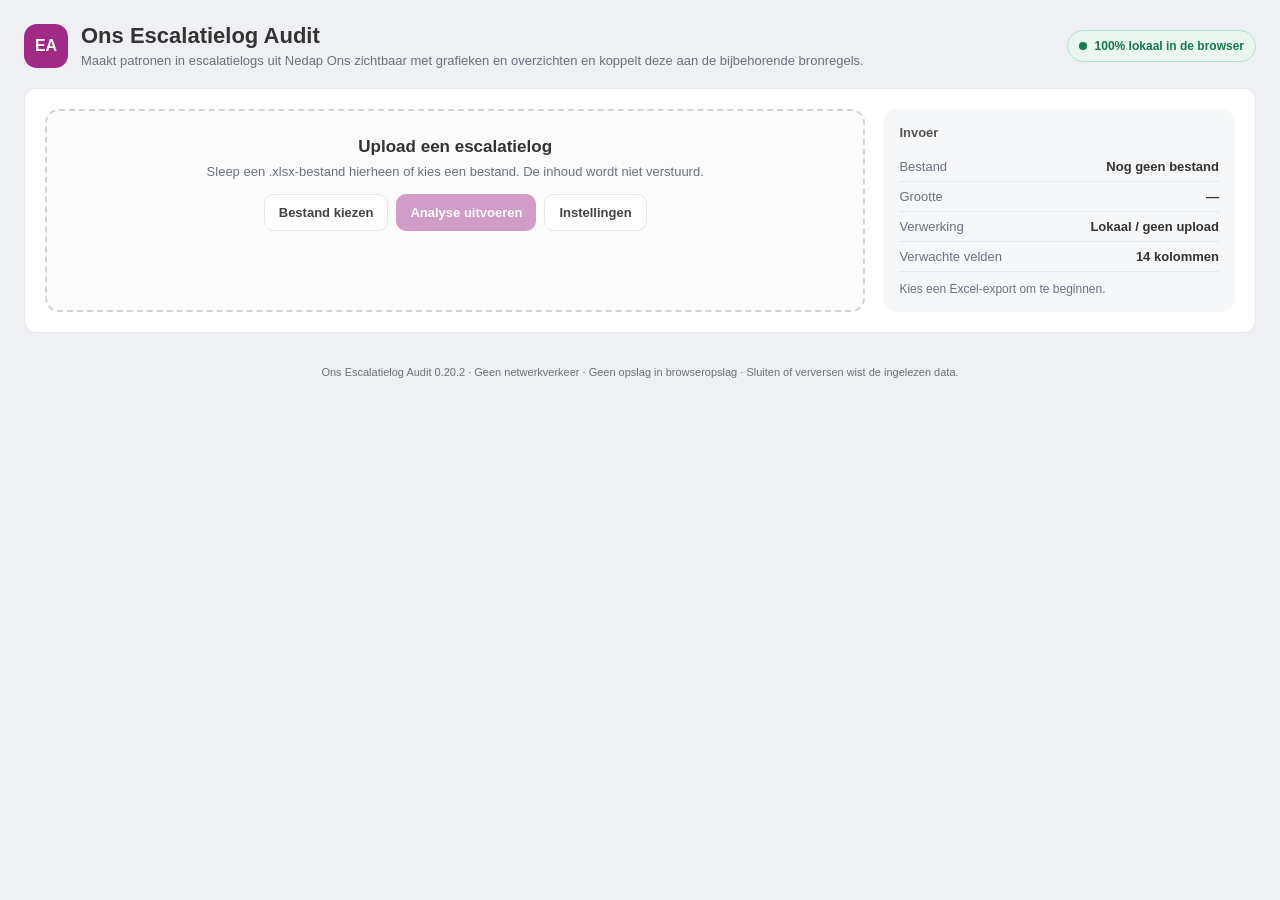
==== commit f9b08f29: "fix 🐛: Groepeer de overzichtsgrafieken en zet de losse PNG-export bij de exportknoppen De spreidings" ====
--- a/escalatielog-audit-webui.html
+++ b/escalatielog-audit-webui.html
@@ -29,7 +29,7 @@
 .kpis.visual{grid-template-columns:repeat(6,minmax(0,1fr))}.kpi .trend{font-size:10px;margin-top:7px;font-weight:750}.trend.good{color:var(--ok)}.trend.warn{color:var(--warn)}.trend.info{color:var(--secondary-dark)}
 .cockpit-grid{display:grid;grid-template-columns:1.2fr .8fr;gap:14px;margin-bottom:14px}.audit-flow{display:grid;grid-template-columns:repeat(5,1fr);gap:0;align-items:stretch}.flow-step{position:relative;padding:14px 14px 13px;border:1px solid var(--line);background:#fff}.flow-step:first-child{border-radius:12px 0 0 12px}.flow-step:last-child{border-radius:0 12px 12px 0}.flow-step:not(:last-child){border-right:0}.flow-step:not(:last-child):after{content:'›';position:absolute;right:-9px;top:50%;transform:translateY(-50%);z-index:2;width:18px;height:18px;border-radius:50%;background:#fff;border:1px solid var(--line);display:grid;place-items:center;color:#8a8f98;font-weight:900}.flow-step .flow-label{font-size:10px;color:var(--muted);text-transform:uppercase;letter-spacing:.05em;font-weight:800}.flow-step .flow-value{font-size:24px;font-weight:850;margin-top:4px}.flow-step .flow-sub{font-size:10px;color:var(--muted);margin-top:3px}.flow-step.system .flow-value{color:#56727e}.flow-step.audit .flow-value{color:var(--ok)}.flow-step.attention .flow-value{color:var(--warn)}
 .metric-donuts{display:grid;grid-template-columns:repeat(2,1fr);gap:12px}.donut-card{border:1px solid var(--line);border-radius:13px;padding:13px;display:flex;align-items:center;gap:13px;min-height:105px;background:#fff}.donut{--p:0;--ring:var(--primary);width:76px;height:76px;border-radius:50%;background:conic-gradient(var(--ring) calc(var(--p)*1%),#edf0f3 0);position:relative;flex:none}.donut:after{content:'';position:absolute;inset:9px;border-radius:50%;background:#fff}.donut-center{position:absolute;inset:0;display:grid;place-items:center;z-index:2;font-size:15px;font-weight:850}.donut-copy strong{display:block;font-size:12px}.donut-copy span{display:block;color:var(--muted);font-size:10.5px;line-height:1.35;margin-top:4px}
-.visual-grid{display:grid;grid-template-columns:1fr 1fr;gap:14px}.visual-grid.three{grid-template-columns:repeat(3,1fr)}.chart-card{padding:17px;min-width:0}.chart-note{font-size:10.5px;color:var(--muted);margin-top:10px}
+.visual-grid{display:grid;grid-template-columns:1fr 1fr;gap:14px}.chart-wide{grid-column:1/-1}.chart-card{padding:17px;min-width:0}.chart-note{font-size:10.5px;color:var(--muted);margin-top:10px}
 .signal-bars{display:grid;gap:10px}.signal-bar-row{display:grid;grid-template-columns:minmax(150px,1fr) 2fr 55px;gap:10px;align-items:center}.signal-bar-name{font-size:11px;font-weight:750;overflow:hidden;text-overflow:ellipsis;white-space:nowrap}.signal-bar-track{height:12px;border-radius:999px;background:#eff1f4;overflow:hidden}.signal-bar-fill{height:100%;border-radius:999px;background:linear-gradient(90deg,var(--primary),#c859ae)}.signal-bar-fill.access{background:linear-gradient(90deg,#A02A85,#cb65b5)}.signal-bar-fill.scope{background:linear-gradient(90deg,#00A0C8,#62cbe1)}.signal-bar-fill.time{background:linear-gradient(90deg,#d88716,#f0b554)}.signal-bar-fill.data{background:linear-gradient(90deg,#667085,#98a2b3)}.signal-bar-value{text-align:right;font-size:11px;font-weight:850}
 .heatmap-wrap{overflow:auto}.heatmap{display:grid;grid-template-columns:72px repeat(24,minmax(24px,1fr));gap:3px;min-width:760px;align-items:center}.heat-label{font-size:10px;color:var(--muted);font-weight:750}.heat-hour{text-align:center;font-size:9px;color:#8a9099}.heat-cell{height:25px;border-radius:5px;background:#f1f2f4;display:grid;place-items:center;font-size:8px;color:transparent;transition:.15s}.heat-cell:hover{outline:2px solid rgba(160,42,133,.22);color:#333;z-index:1}.heat-cell.l1{background:#f7eaf4}.heat-cell.l2{background:#edd0e7}.heat-cell.l3{background:#dca2d1}.heat-cell.l4{background:#c867b2;color:#fff}.heat-cell.l5{background:#9d2f84;color:#fff}
 .scatter{position:relative;height:290px;margin:8px 6px 30px 34px;border-left:1px solid #cfd3d8;border-bottom:1px solid #cfd3d8;background:linear-gradient(to right,transparent 24.8%,#f1f2f4 25%,transparent 25.2%,transparent 49.8%,#f1f2f4 50%,transparent 50.2%,transparent 74.8%,#f1f2f4 75%,transparent 75.2%),linear-gradient(to top,transparent 24.8%,#f1f2f4 25%,transparent 25.2%,transparent 49.8%,#f1f2f4 50%,transparent 50.2%,transparent 74.8%,#f1f2f4 75%,transparent 75.2%)}.scatter-dot{position:absolute;width:10px;height:10px;border-radius:50%;background:var(--primary);transform:translate(-50%,50%);box-shadow:0 0 0 3px rgba(160,42,133,.12);cursor:help}.scatter-dot.attn{background:var(--warn);box-shadow:0 0 0 3px rgba(228,155,58,.15)}.scatter-x,.scatter-y{position:absolute;font-size:9px;color:var(--muted)}.scatter-x{bottom:-23px;left:50%;transform:translateX(-50%)}.scatter-y{left:-32px;top:50%;transform:rotate(-90deg) translateX(-50%);transform-origin:left top;white-space:nowrap}
@@ -54,10 +54,10 @@
 @media(max-width:1050px){.logic-grid{grid-template-columns:repeat(2,1fr)}.review-route{grid-template-columns:1fr}.review-step:not(:last-child):after{display:none}}
 @media(max-width:680px){.logic-grid{grid-template-columns:1fr}.drill-review{padding:9px 14px}}
 
-@media(max-width:1050px){.kpis,.kpis.visual{grid-template-columns:repeat(3,1fr)}.cockpit-grid,.visual-grid,.visual-grid.three{grid-template-columns:1fr}.audit-flow{grid-template-columns:repeat(2,1fr);gap:8px}.flow-step,.flow-step:first-child,.flow-step:last-child{border:1px solid var(--line);border-radius:12px}.flow-step:not(:last-child):after{display:none}.grid-2,.grid-3{grid-template-columns:1fr}.settings-grid{grid-template-columns:repeat(2,1fr)}.upload-grid{grid-template-columns:1fr}.toolbar{align-items:flex-start;flex-direction:column}.export-actions{width:100%}.settings-head{flex-direction:column;align-items:stretch}.settings-actions{justify-content:flex-start}}
+@media(max-width:1050px){.kpis,.kpis.visual{grid-template-columns:repeat(3,1fr)}.cockpit-grid,.visual-grid{grid-template-columns:1fr}.audit-flow{grid-template-columns:repeat(2,1fr);gap:8px}.flow-step,.flow-step:first-child,.flow-step:last-child{border:1px solid var(--line);border-radius:12px}.flow-step:not(:last-child):after{display:none}.grid-2,.grid-3{grid-template-columns:1fr}.settings-grid{grid-template-columns:repeat(2,1fr)}.upload-grid{grid-template-columns:1fr}.toolbar{align-items:flex-start;flex-direction:column}.export-actions{width:100%}.settings-head{flex-direction:column;align-items:stretch}.settings-actions{justify-content:flex-start}}
 @media(max-width:680px){.app{padding:14px}.analysis-banner{align-items:flex-start;flex-direction:column}.analysis-meta{justify-content:flex-start}.kpis.visual{grid-template-columns:1fr 1fr}.audit-flow{grid-template-columns:1fr}.metric-donuts{grid-template-columns:1fr}.priority-strip{grid-template-columns:1fr}.signal-bar-row{grid-template-columns:minmax(110px,1fr) 1.2fr 45px}.topbar{align-items:flex-start}.privacy{display:none}.kpis{grid-template-columns:1fr 1fr}.settings-grid{grid-template-columns:1fr}.signal-grid{grid-template-columns:1fr}.bar-row{grid-template-columns:minmax(90px,1fr) 1.3fr 42px}.export-actions .btn{flex:1}.settings-actions .btn{flex:1 1 auto}.brand p{display:none}}
 @media(max-width:680px){.drill-overlay{padding:0}.drill-panel{width:100vw;height:100vh;border-radius:0}.drill-header{padding:14px;flex-direction:column}.drill-actions{width:100%;justify-content:flex-start}.drill-summary{padding:9px 14px}}
-@media print{body{background:#fff}.upload-card,.toolbar,.export-actions,.footer-note{display:none!important}.app{max-width:none;padding:0}.card{box-shadow:none}.view{display:block!important;page-break-before:always}.view:first-of-type{page-break-before:auto}.table-wrap{max-height:none;overflow:visible}th{position:static}.settings-grid{grid-template-columns:repeat(3,1fr)}}
+@media print{body{background:#fff}.upload-card,.toolbar,.export-actions,.footer-note,.visual-export-panel{display:none!important}.app{max-width:none;padding:0}.card{box-shadow:none}.view{display:block!important;page-break-before:always}.view:first-of-type{page-break-before:auto}.table-wrap{max-height:none;overflow:visible}th{position:static}.settings-grid{grid-template-columns:repeat(3,1fr)}}
 
 .drill-filters{display:flex;align-items:center;gap:8px;flex-wrap:wrap;position:sticky;top:0;z-index:5;background:#fff;padding:10px 20px;border-bottom:1px solid var(--line)}.drill-filters .drill-search{margin:0;width:auto;flex:1 1 210px}.drill-filters .field{min-width:0}.drill-filters .column-filter{flex:1 1 150px}.drill-filters .drill-count{white-space:nowrap}.more-rows td{padding:0}.more-rows-btn,.drill-more{display:inline-flex;align-items:center;justify-content:center;gap:7px;margin:10px auto;padding:10px 14px;font-weight:700;font-size:13px;border:1px solid var(--line);border-radius:10px;background:#fff;color:#444;cursor:pointer}.drill-more{display:block;text-align:center;border:0;background:none}.drill-more .more-rows-btn{margin:0}
 /* 0.6.0: readable controls and drillable summaries */
@@ -139,20 +139,26 @@
             <button class="btn secondary" id="reportBtn">Rapport HTML</button>
             <button class="btn ghost" id="pngBtn" disabled>Dashboard als PNG</button>
             <button class="btn ghost" id="visualsZipBtn" disabled>Acht PNG’s als ZIP</button>
+            <button class="btn ghost"
+                    id="visualExportsBtn"
+                    aria-expanded="false"
+                    aria-controls="visualExports">Eén afbeelding als PNG</button>
           </div>
         </div>
         <div id="actionStatus" class="status action-status" aria-hidden="true"></div>
-        <details class="card section-card"
-                 id="visualExports"
-                 style="margin-bottom:14px">
-          <summary>Eén afbeelding als PNG</summary>
+        <div class="card section-card visual-export-panel"
+             id="visualExports"
+             role="region"
+             aria-labelledby="visualExportsBtn"
+             style="margin-bottom:14px"
+             hidden>
           <div class="export-actions" style="margin-top:12px">
             <label for="visualChoice">Afbeelding</label>
             <select class="field" id="visualChoice" style="max-width:100%" disabled></select>
             <button class="btn ghost" id="visualPngBtn" disabled>Afbeelding downloaden</button>
           </div>
           <p class="muted">De ZIP bevat de acht standaardafbeeldingen. Het medewerkerprofiel is alleen afzonderlijk beschikbaar.</p>
-        </details>
+        </div>
         <section class="view active" id="view-overview">
           <div id="analysisBanner" class="analysis-banner"></div>
           <div id="reviewSummary"></div>
@@ -271,8 +277,8 @@
               <div id="timeHeatmap" class="heatmap"></div>
             </div>
           </div>
-          <div class="visual-grid" style="margin-top:14px">
-            <div class="card chart-card">
+          <div class="visual-grid overview-charts" style="margin-top:14px">
+            <div class="card chart-card chart-wide">
               <div class="section-head">
                 <div>
                   <h3>Medewerkerprofiel: volume × cliëntspreiding</h3>
@@ -280,6 +286,24 @@
                 </div>
               </div>
               <div id="employeeScatter" class="scatter"></div>
+            </div>
+            <div class="card chart-card">
+              <div class="section-head">
+                <div>
+                  <h3>Meeste escalaties per medewerker</h3>
+                  <p>Alleen handmatige auditregels.</p>
+                </div>
+              </div>
+              <div id="chartEmployees" class="bar-list"></div>
+            </div>
+            <div class="card chart-card">
+              <div class="section-head">
+                <div>
+                  <h3>Meest voorkomende teams</h3>
+                  <p>Volume binnen de auditpopulatie.</p>
+                </div>
+              </div>
+              <div id="chartTeams" class="bar-list secondary"></div>
             </div>
             <div class="card chart-card">
               <div class="section-head">
@@ -290,27 +314,7 @@
               </div>
               <div id="clientBreadth" class="bar-list secondary"></div>
             </div>
-          </div>
-          <div class="visual-grid three" style="margin-top:14px">
-            <div class="card section-card">
-              <div class="section-head">
-                <div>
-                  <h3>Meeste escalaties per medewerker</h3>
-                  <p>Alleen handmatige auditregels.</p>
-                </div>
-              </div>
-              <div id="chartEmployees" class="bar-list"></div>
-            </div>
-            <div class="card section-card">
-              <div class="section-head">
-                <div>
-                  <h3>Meest voorkomende teams</h3>
-                  <p>Volume binnen de auditpopulatie.</p>
-                </div>
-              </div>
-              <div id="chartTeams" class="bar-list secondary"></div>
-            </div>
-            <div class="card section-card">
+            <div class="card chart-card">
               <div class="section-head">
                 <div>
                   <h3>Meest voorkomende redenen</h3>
@@ -597,7 +601,7 @@
     </div>
     <script>
 'use strict';
-const APP_VERSION='0.20.1';const EXPLANATION_CSS=document.getElementById('explanationStyles').textContent;
+const APP_VERSION='0.20.2';const EXPLANATION_CSS=document.getElementById('explanationStyles').textContent;
 
 const REQUIRED_HEADERS = [
   'Gebruiker','Medewerkernummer','Medewerkersteam','Deskundigheid medewerker','Gebruikersnaam',
@@ -1422,6 +1426,8 @@
 document.addEventListener('click',e=>{const q=e.target.closest('[data-jump]');if(!q)return;const view=q.dataset.jump;const tab=$(`.tab[data-view="${view}"]`);if(tab)tab.click();});
 setupTabs($('#deepTabs'),'.subtab','deep-','Verdieping');
 $('#drillCloseBtn').addEventListener('click',closeDrilldown);$('#drillCsvBtn').addEventListener('click',exportDrilldownCsv);$('#drillBody').addEventListener('click',e=>{if(e.target.closest('.drill-more .more-rows-btn'))state.drillMore?.()});$('#drillOverlay').addEventListener('click',e=>{if(e.target===$('#drillOverlay'))closeDrilldown()});document.addEventListener('keydown',e=>{if(e.key==='Escape'&&$('#drillOverlay').classList.contains('show'))closeDrilldown()});
+$('#visualExportsBtn').addEventListener('click',()=>{const panel=$('#visualExports'),open=panel.hidden;panel.hidden=!open;$('#visualExportsBtn').setAttribute('aria-expanded',String(open));});
+$('#visualExports').addEventListener('keydown',e=>{if(e.key!=='Escape')return;e.preventDefault();$('#visualExports').hidden=true;const b=$('#visualExportsBtn');b.setAttribute('aria-expanded','false');b.focus();});
 $('#visualPngBtn').addEventListener('click',exportOverviewVisualPng);$('#pngBtn').addEventListener('click',exportDashboardPng);$('#visualsZipBtn').addEventListener('click',exportOverviewVisualsZip);$('#csvBtn').addEventListener('click',exportAttentionCsv);$('#reportBtn').addEventListener('click',exportReport);$('#rerunBtn').addEventListener('click',()=>{if(!state.result){runAnalysis();return;}if(!state.rawRows.length)return;let next;try{next=readSettings()}catch(e){setStatus(e.message,'error');return;}setLoading(true,'Analyse opnieuw uitvoeren…','De auditregels worden opnieuw toegepast.');setTimeout(()=>{const prev={settings:state.settings,analysisRunAt:state.analysisRunAt,result:state.result};let committed=false;try{const result=analyze(state.rawRows,next);Object.assign(state,{settings:next,analysisRunAt:new Date(),result});committed=true;render();setStatus(`Analyse opnieuw uitgevoerd: ${fmt(state.result.auditRows.length)} handmatige auditregels.`,'ok')}catch(e){if(committed){Object.assign(state,prev);try{render()}catch(err){console.error(err)}}console.error(e);setStatus(`Analyse opnieuw uitvoeren mislukt: ${e.message||e}. De vorige analyse en instellingen blijven actief.`,'error')}finally{setLoading(false)}},20)});
 // Exact evidence bindings for overview, quality and audit logic.
 function bindDetail(el,title,rows,subtitle=''){
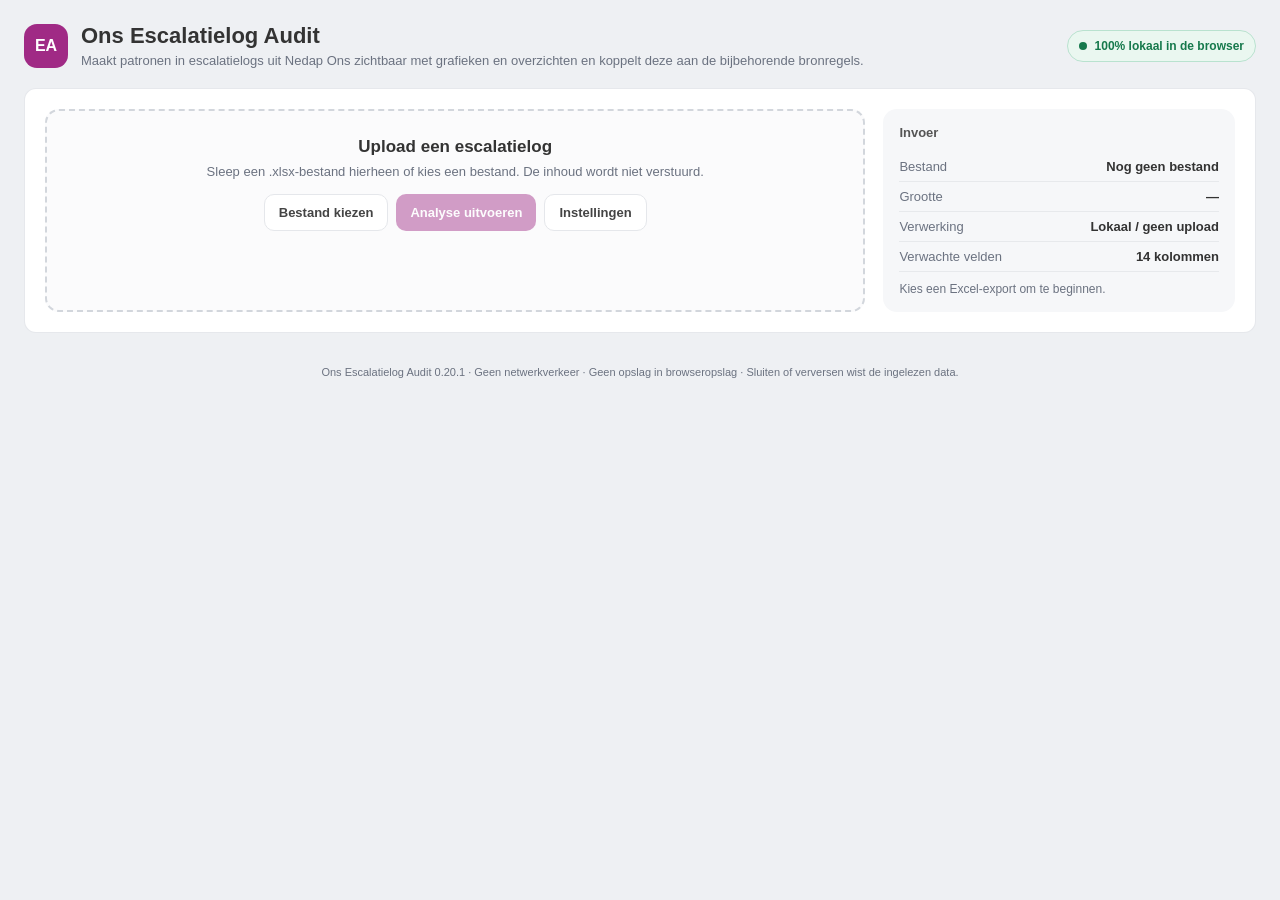
==== commit 9f52b209: "Merge pull request #118 from beecave-homelab/codex/issues-113-115-instellingen fix 🐛: Verwijder de d" ====
--- a/escalatielog-audit-webui.html
+++ b/escalatielog-audit-webui.html
@@ -29,7 +29,7 @@
 .kpis.visual{grid-template-columns:repeat(6,minmax(0,1fr))}.kpi .trend{font-size:10px;margin-top:7px;font-weight:750}.trend.good{color:var(--ok)}.trend.warn{color:var(--warn)}.trend.info{color:var(--secondary-dark)}
 .cockpit-grid{display:grid;grid-template-columns:1.2fr .8fr;gap:14px;margin-bottom:14px}.audit-flow{display:grid;grid-template-columns:repeat(5,1fr);gap:0;align-items:stretch}.flow-step{position:relative;padding:14px 14px 13px;border:1px solid var(--line);background:#fff}.flow-step:first-child{border-radius:12px 0 0 12px}.flow-step:last-child{border-radius:0 12px 12px 0}.flow-step:not(:last-child){border-right:0}.flow-step:not(:last-child):after{content:'›';position:absolute;right:-9px;top:50%;transform:translateY(-50%);z-index:2;width:18px;height:18px;border-radius:50%;background:#fff;border:1px solid var(--line);display:grid;place-items:center;color:#8a8f98;font-weight:900}.flow-step .flow-label{font-size:10px;color:var(--muted);text-transform:uppercase;letter-spacing:.05em;font-weight:800}.flow-step .flow-value{font-size:24px;font-weight:850;margin-top:4px}.flow-step .flow-sub{font-size:10px;color:var(--muted);margin-top:3px}.flow-step.system .flow-value{color:#56727e}.flow-step.audit .flow-value{color:var(--ok)}.flow-step.attention .flow-value{color:var(--warn)}
 .metric-donuts{display:grid;grid-template-columns:repeat(2,1fr);gap:12px}.donut-card{border:1px solid var(--line);border-radius:13px;padding:13px;display:flex;align-items:center;gap:13px;min-height:105px;background:#fff}.donut{--p:0;--ring:var(--primary);width:76px;height:76px;border-radius:50%;background:conic-gradient(var(--ring) calc(var(--p)*1%),#edf0f3 0);position:relative;flex:none}.donut:after{content:'';position:absolute;inset:9px;border-radius:50%;background:#fff}.donut-center{position:absolute;inset:0;display:grid;place-items:center;z-index:2;font-size:15px;font-weight:850}.donut-copy strong{display:block;font-size:12px}.donut-copy span{display:block;color:var(--muted);font-size:10.5px;line-height:1.35;margin-top:4px}
-.visual-grid{display:grid;grid-template-columns:1fr 1fr;gap:14px}.chart-wide{grid-column:1/-1}.chart-card{padding:17px;min-width:0}.chart-note{font-size:10.5px;color:var(--muted);margin-top:10px}
+.visual-grid{display:grid;grid-template-columns:1fr 1fr;gap:14px}.visual-grid.three{grid-template-columns:repeat(3,1fr)}.chart-card{padding:17px;min-width:0}.chart-note{font-size:10.5px;color:var(--muted);margin-top:10px}
 .signal-bars{display:grid;gap:10px}.signal-bar-row{display:grid;grid-template-columns:minmax(150px,1fr) 2fr 55px;gap:10px;align-items:center}.signal-bar-name{font-size:11px;font-weight:750;overflow:hidden;text-overflow:ellipsis;white-space:nowrap}.signal-bar-track{height:12px;border-radius:999px;background:#eff1f4;overflow:hidden}.signal-bar-fill{height:100%;border-radius:999px;background:linear-gradient(90deg,var(--primary),#c859ae)}.signal-bar-fill.access{background:linear-gradient(90deg,#A02A85,#cb65b5)}.signal-bar-fill.scope{background:linear-gradient(90deg,#00A0C8,#62cbe1)}.signal-bar-fill.time{background:linear-gradient(90deg,#d88716,#f0b554)}.signal-bar-fill.data{background:linear-gradient(90deg,#667085,#98a2b3)}.signal-bar-value{text-align:right;font-size:11px;font-weight:850}
 .heatmap-wrap{overflow:auto}.heatmap{display:grid;grid-template-columns:72px repeat(24,minmax(24px,1fr));gap:3px;min-width:760px;align-items:center}.heat-label{font-size:10px;color:var(--muted);font-weight:750}.heat-hour{text-align:center;font-size:9px;color:#8a9099}.heat-cell{height:25px;border-radius:5px;background:#f1f2f4;display:grid;place-items:center;font-size:8px;color:transparent;transition:.15s}.heat-cell:hover{outline:2px solid rgba(160,42,133,.22);color:#333;z-index:1}.heat-cell.l1{background:#f7eaf4}.heat-cell.l2{background:#edd0e7}.heat-cell.l3{background:#dca2d1}.heat-cell.l4{background:#c867b2;color:#fff}.heat-cell.l5{background:#9d2f84;color:#fff}
 .scatter{position:relative;height:290px;margin:8px 6px 30px 34px;border-left:1px solid #cfd3d8;border-bottom:1px solid #cfd3d8;background:linear-gradient(to right,transparent 24.8%,#f1f2f4 25%,transparent 25.2%,transparent 49.8%,#f1f2f4 50%,transparent 50.2%,transparent 74.8%,#f1f2f4 75%,transparent 75.2%),linear-gradient(to top,transparent 24.8%,#f1f2f4 25%,transparent 25.2%,transparent 49.8%,#f1f2f4 50%,transparent 50.2%,transparent 74.8%,#f1f2f4 75%,transparent 75.2%)}.scatter-dot{position:absolute;width:10px;height:10px;border-radius:50%;background:var(--primary);transform:translate(-50%,50%);box-shadow:0 0 0 3px rgba(160,42,133,.12);cursor:help}.scatter-dot.attn{background:var(--warn);box-shadow:0 0 0 3px rgba(228,155,58,.15)}.scatter-x,.scatter-y{position:absolute;font-size:9px;color:var(--muted)}.scatter-x{bottom:-23px;left:50%;transform:translateX(-50%)}.scatter-y{left:-32px;top:50%;transform:rotate(-90deg) translateX(-50%);transform-origin:left top;white-space:nowrap}
@@ -54,10 +54,10 @@
 @media(max-width:1050px){.logic-grid{grid-template-columns:repeat(2,1fr)}.review-route{grid-template-columns:1fr}.review-step:not(:last-child):after{display:none}}
 @media(max-width:680px){.logic-grid{grid-template-columns:1fr}.drill-review{padding:9px 14px}}
 
-@media(max-width:1050px){.kpis,.kpis.visual{grid-template-columns:repeat(3,1fr)}.cockpit-grid,.visual-grid{grid-template-columns:1fr}.audit-flow{grid-template-columns:repeat(2,1fr);gap:8px}.flow-step,.flow-step:first-child,.flow-step:last-child{border:1px solid var(--line);border-radius:12px}.flow-step:not(:last-child):after{display:none}.grid-2,.grid-3{grid-template-columns:1fr}.settings-grid{grid-template-columns:repeat(2,1fr)}.upload-grid{grid-template-columns:1fr}.toolbar{align-items:flex-start;flex-direction:column}.export-actions{width:100%}.settings-head{flex-direction:column;align-items:stretch}.settings-actions{justify-content:flex-start}}
+@media(max-width:1050px){.kpis,.kpis.visual{grid-template-columns:repeat(3,1fr)}.cockpit-grid,.visual-grid,.visual-grid.three{grid-template-columns:1fr}.audit-flow{grid-template-columns:repeat(2,1fr);gap:8px}.flow-step,.flow-step:first-child,.flow-step:last-child{border:1px solid var(--line);border-radius:12px}.flow-step:not(:last-child):after{display:none}.grid-2,.grid-3{grid-template-columns:1fr}.settings-grid{grid-template-columns:repeat(2,1fr)}.upload-grid{grid-template-columns:1fr}.toolbar{align-items:flex-start;flex-direction:column}.export-actions{width:100%}.settings-head{flex-direction:column;align-items:stretch}.settings-actions{justify-content:flex-start}}
 @media(max-width:680px){.app{padding:14px}.analysis-banner{align-items:flex-start;flex-direction:column}.analysis-meta{justify-content:flex-start}.kpis.visual{grid-template-columns:1fr 1fr}.audit-flow{grid-template-columns:1fr}.metric-donuts{grid-template-columns:1fr}.priority-strip{grid-template-columns:1fr}.signal-bar-row{grid-template-columns:minmax(110px,1fr) 1.2fr 45px}.topbar{align-items:flex-start}.privacy{display:none}.kpis{grid-template-columns:1fr 1fr}.settings-grid{grid-template-columns:1fr}.signal-grid{grid-template-columns:1fr}.bar-row{grid-template-columns:minmax(90px,1fr) 1.3fr 42px}.export-actions .btn{flex:1}.settings-actions .btn{flex:1 1 auto}.brand p{display:none}}
 @media(max-width:680px){.drill-overlay{padding:0}.drill-panel{width:100vw;height:100vh;border-radius:0}.drill-header{padding:14px;flex-direction:column}.drill-actions{width:100%;justify-content:flex-start}.drill-summary{padding:9px 14px}}
-@media print{body{background:#fff}.upload-card,.toolbar,.export-actions,.footer-note,.visual-export-panel{display:none!important}.app{max-width:none;padding:0}.card{box-shadow:none}.view{display:block!important;page-break-before:always}.view:first-of-type{page-break-before:auto}.table-wrap{max-height:none;overflow:visible}th{position:static}.settings-grid{grid-template-columns:repeat(3,1fr)}}
+@media print{body{background:#fff}.upload-card,.toolbar,.export-actions,.footer-note{display:none!important}.app{max-width:none;padding:0}.card{box-shadow:none}.view{display:block!important;page-break-before:always}.view:first-of-type{page-break-before:auto}.table-wrap{max-height:none;overflow:visible}th{position:static}.settings-grid{grid-template-columns:repeat(3,1fr)}}
 
 .drill-filters{display:flex;align-items:center;gap:8px;flex-wrap:wrap;position:sticky;top:0;z-index:5;background:#fff;padding:10px 20px;border-bottom:1px solid var(--line)}.drill-filters .drill-search{margin:0;width:auto;flex:1 1 210px}.drill-filters .field{min-width:0}.drill-filters .column-filter{flex:1 1 150px}.drill-filters .drill-count{white-space:nowrap}.more-rows td{padding:0}.more-rows-btn,.drill-more{display:inline-flex;align-items:center;justify-content:center;gap:7px;margin:10px auto;padding:10px 14px;font-weight:700;font-size:13px;border:1px solid var(--line);border-radius:10px;background:#fff;color:#444;cursor:pointer}.drill-more{display:block;text-align:center;border:0;background:none}.drill-more .more-rows-btn{margin:0}
 /* 0.6.0: readable controls and drillable summaries */
@@ -139,26 +139,20 @@
             <button class="btn secondary" id="reportBtn">Rapport HTML</button>
             <button class="btn ghost" id="pngBtn" disabled>Dashboard als PNG</button>
             <button class="btn ghost" id="visualsZipBtn" disabled>Acht PNG’s als ZIP</button>
-            <button class="btn ghost"
-                    id="visualExportsBtn"
-                    aria-expanded="false"
-                    aria-controls="visualExports">Eén afbeelding als PNG</button>
           </div>
         </div>
         <div id="actionStatus" class="status action-status" aria-hidden="true"></div>
-        <div class="card section-card visual-export-panel"
-             id="visualExports"
-             role="region"
-             aria-labelledby="visualExportsBtn"
-             style="margin-bottom:14px"
-             hidden>
+        <details class="card section-card"
+                 id="visualExports"
+                 style="margin-bottom:14px">
+          <summary>Eén afbeelding als PNG</summary>
           <div class="export-actions" style="margin-top:12px">
             <label for="visualChoice">Afbeelding</label>
             <select class="field" id="visualChoice" style="max-width:100%" disabled></select>
             <button class="btn ghost" id="visualPngBtn" disabled>Afbeelding downloaden</button>
           </div>
           <p class="muted">De ZIP bevat de acht standaardafbeeldingen. Het medewerkerprofiel is alleen afzonderlijk beschikbaar.</p>
-        </div>
+        </details>
         <section class="view active" id="view-overview">
           <div id="analysisBanner" class="analysis-banner"></div>
           <div id="reviewSummary"></div>
@@ -277,8 +271,8 @@
               <div id="timeHeatmap" class="heatmap"></div>
             </div>
           </div>
-          <div class="visual-grid overview-charts" style="margin-top:14px">
-            <div class="card chart-card chart-wide">
+          <div class="visual-grid" style="margin-top:14px">
+            <div class="card chart-card">
               <div class="section-head">
                 <div>
                   <h3>Medewerkerprofiel: volume × cliëntspreiding</h3>
@@ -286,24 +280,6 @@
                 </div>
               </div>
               <div id="employeeScatter" class="scatter"></div>
-            </div>
-            <div class="card chart-card">
-              <div class="section-head">
-                <div>
-                  <h3>Meeste escalaties per medewerker</h3>
-                  <p>Alleen handmatige auditregels.</p>
-                </div>
-              </div>
-              <div id="chartEmployees" class="bar-list"></div>
-            </div>
-            <div class="card chart-card">
-              <div class="section-head">
-                <div>
-                  <h3>Meest voorkomende teams</h3>
-                  <p>Volume binnen de auditpopulatie.</p>
-                </div>
-              </div>
-              <div id="chartTeams" class="bar-list secondary"></div>
             </div>
             <div class="card chart-card">
               <div class="section-head">
@@ -314,7 +290,27 @@
               </div>
               <div id="clientBreadth" class="bar-list secondary"></div>
             </div>
-            <div class="card chart-card">
+          </div>
+          <div class="visual-grid three" style="margin-top:14px">
+            <div class="card section-card">
+              <div class="section-head">
+                <div>
+                  <h3>Meeste escalaties per medewerker</h3>
+                  <p>Alleen handmatige auditregels.</p>
+                </div>
+              </div>
+              <div id="chartEmployees" class="bar-list"></div>
+            </div>
+            <div class="card section-card">
+              <div class="section-head">
+                <div>
+                  <h3>Meest voorkomende teams</h3>
+                  <p>Volume binnen de auditpopulatie.</p>
+                </div>
+              </div>
+              <div id="chartTeams" class="bar-list secondary"></div>
+            </div>
+            <div class="card section-card">
               <div class="section-head">
                 <div>
                   <h3>Meest voorkomende redenen</h3>
@@ -601,7 +597,7 @@
     </div>
     <script>
 'use strict';
-const APP_VERSION='0.20.2';const EXPLANATION_CSS=document.getElementById('explanationStyles').textContent;
+const APP_VERSION='0.20.1';const EXPLANATION_CSS=document.getElementById('explanationStyles').textContent;
 
 const REQUIRED_HEADERS = [
   'Gebruiker','Medewerkernummer','Medewerkersteam','Deskundigheid medewerker','Gebruikersnaam',
@@ -1426,8 +1422,6 @@
 document.addEventListener('click',e=>{const q=e.target.closest('[data-jump]');if(!q)return;const view=q.dataset.jump;const tab=$(`.tab[data-view="${view}"]`);if(tab)tab.click();});
 setupTabs($('#deepTabs'),'.subtab','deep-','Verdieping');
 $('#drillCloseBtn').addEventListener('click',closeDrilldown);$('#drillCsvBtn').addEventListener('click',exportDrilldownCsv);$('#drillBody').addEventListener('click',e=>{if(e.target.closest('.drill-more .more-rows-btn'))state.drillMore?.()});$('#drillOverlay').addEventListener('click',e=>{if(e.target===$('#drillOverlay'))closeDrilldown()});document.addEventListener('keydown',e=>{if(e.key==='Escape'&&$('#drillOverlay').classList.contains('show'))closeDrilldown()});
-$('#visualExportsBtn').addEventListener('click',()=>{const panel=$('#visualExports'),open=panel.hidden;panel.hidden=!open;$('#visualExportsBtn').setAttribute('aria-expanded',String(open));});
-$('#visualExports').addEventListener('keydown',e=>{if(e.key!=='Escape')return;e.preventDefault();$('#visualExports').hidden=true;const b=$('#visualExportsBtn');b.setAttribute('aria-expanded','false');b.focus();});
 $('#visualPngBtn').addEventListener('click',exportOverviewVisualPng);$('#pngBtn').addEventListener('click',exportDashboardPng);$('#visualsZipBtn').addEventListener('click',exportOverviewVisualsZip);$('#csvBtn').addEventListener('click',exportAttentionCsv);$('#reportBtn').addEventListener('click',exportReport);$('#rerunBtn').addEventListener('click',()=>{if(!state.result){runAnalysis();return;}if(!state.rawRows.length)return;let next;try{next=readSettings()}catch(e){setStatus(e.message,'error');return;}setLoading(true,'Analyse opnieuw uitvoeren…','De auditregels worden opnieuw toegepast.');setTimeout(()=>{const prev={settings:state.settings,analysisRunAt:state.analysisRunAt,result:state.result};let committed=false;try{const result=analyze(state.rawRows,next);Object.assign(state,{settings:next,analysisRunAt:new Date(),result});committed=true;render();setStatus(`Analyse opnieuw uitgevoerd: ${fmt(state.result.auditRows.length)} handmatige auditregels.`,'ok')}catch(e){if(committed){Object.assign(state,prev);try{render()}catch(err){console.error(err)}}console.error(e);setStatus(`Analyse opnieuw uitvoeren mislukt: ${e.message||e}. De vorige analyse en instellingen blijven actief.`,'error')}finally{setLoading(false)}},20)});
 // Exact evidence bindings for overview, quality and audit logic.
 function bindDetail(el,title,rows,subtitle=''){
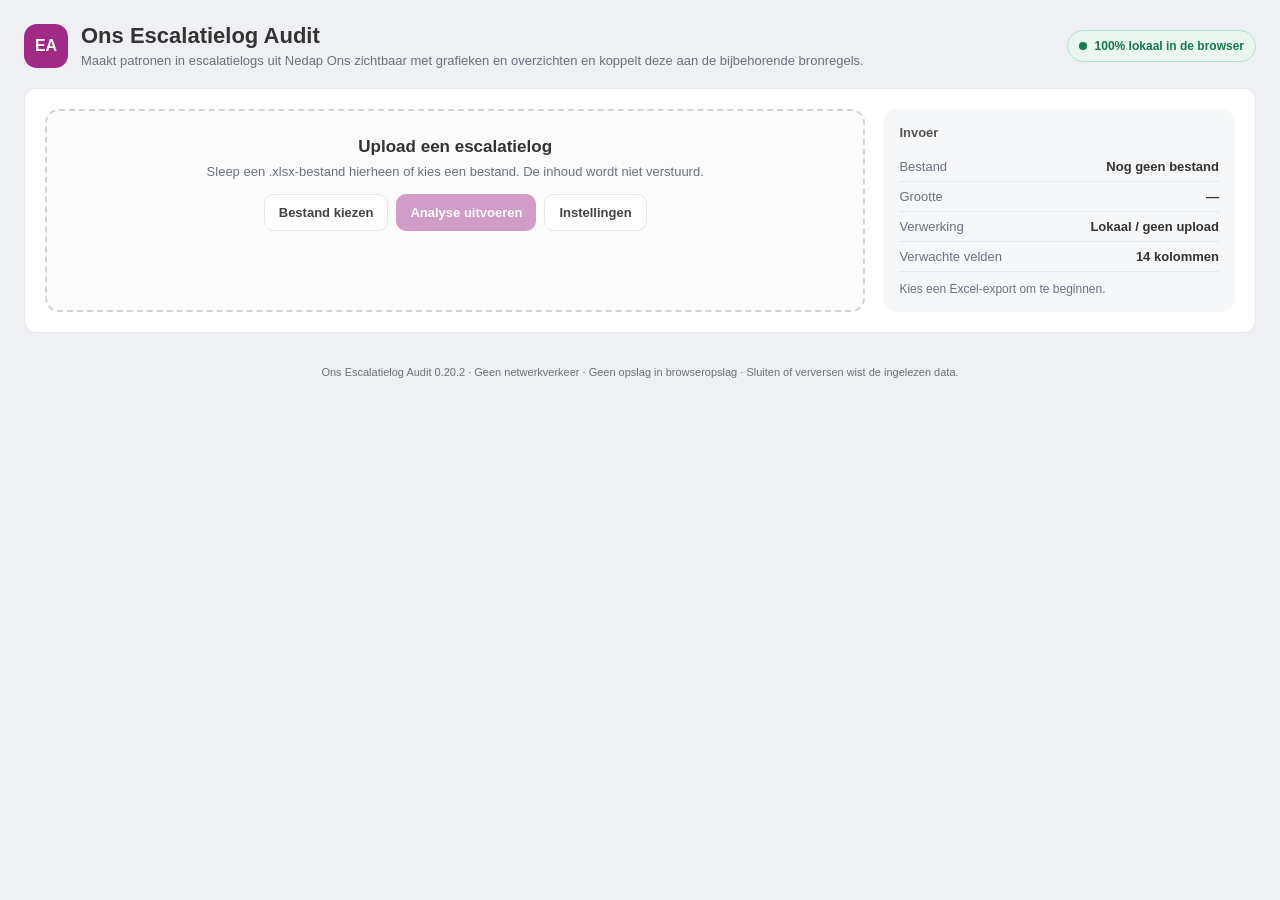
==== commit c5a5699c: "Merge pull request #119 from beecave-homelab/codex/issues-114-116-overzicht fix 🐛: Groepeer de overz" ====
--- a/escalatielog-audit-webui.html
+++ b/escalatielog-audit-webui.html
@@ -29,7 +29,7 @@
 .kpis.visual{grid-template-columns:repeat(6,minmax(0,1fr))}.kpi .trend{font-size:10px;margin-top:7px;font-weight:750}.trend.good{color:var(--ok)}.trend.warn{color:var(--warn)}.trend.info{color:var(--secondary-dark)}
 .cockpit-grid{display:grid;grid-template-columns:1.2fr .8fr;gap:14px;margin-bottom:14px}.audit-flow{display:grid;grid-template-columns:repeat(5,1fr);gap:0;align-items:stretch}.flow-step{position:relative;padding:14px 14px 13px;border:1px solid var(--line);background:#fff}.flow-step:first-child{border-radius:12px 0 0 12px}.flow-step:last-child{border-radius:0 12px 12px 0}.flow-step:not(:last-child){border-right:0}.flow-step:not(:last-child):after{content:'›';position:absolute;right:-9px;top:50%;transform:translateY(-50%);z-index:2;width:18px;height:18px;border-radius:50%;background:#fff;border:1px solid var(--line);display:grid;place-items:center;color:#8a8f98;font-weight:900}.flow-step .flow-label{font-size:10px;color:var(--muted);text-transform:uppercase;letter-spacing:.05em;font-weight:800}.flow-step .flow-value{font-size:24px;font-weight:850;margin-top:4px}.flow-step .flow-sub{font-size:10px;color:var(--muted);margin-top:3px}.flow-step.system .flow-value{color:#56727e}.flow-step.audit .flow-value{color:var(--ok)}.flow-step.attention .flow-value{color:var(--warn)}
 .metric-donuts{display:grid;grid-template-columns:repeat(2,1fr);gap:12px}.donut-card{border:1px solid var(--line);border-radius:13px;padding:13px;display:flex;align-items:center;gap:13px;min-height:105px;background:#fff}.donut{--p:0;--ring:var(--primary);width:76px;height:76px;border-radius:50%;background:conic-gradient(var(--ring) calc(var(--p)*1%),#edf0f3 0);position:relative;flex:none}.donut:after{content:'';position:absolute;inset:9px;border-radius:50%;background:#fff}.donut-center{position:absolute;inset:0;display:grid;place-items:center;z-index:2;font-size:15px;font-weight:850}.donut-copy strong{display:block;font-size:12px}.donut-copy span{display:block;color:var(--muted);font-size:10.5px;line-height:1.35;margin-top:4px}
-.visual-grid{display:grid;grid-template-columns:1fr 1fr;gap:14px}.visual-grid.three{grid-template-columns:repeat(3,1fr)}.chart-card{padding:17px;min-width:0}.chart-note{font-size:10.5px;color:var(--muted);margin-top:10px}
+.visual-grid{display:grid;grid-template-columns:1fr 1fr;gap:14px}.chart-wide{grid-column:1/-1}.chart-card{padding:17px;min-width:0}.chart-note{font-size:10.5px;color:var(--muted);margin-top:10px}
 .signal-bars{display:grid;gap:10px}.signal-bar-row{display:grid;grid-template-columns:minmax(150px,1fr) 2fr 55px;gap:10px;align-items:center}.signal-bar-name{font-size:11px;font-weight:750;overflow:hidden;text-overflow:ellipsis;white-space:nowrap}.signal-bar-track{height:12px;border-radius:999px;background:#eff1f4;overflow:hidden}.signal-bar-fill{height:100%;border-radius:999px;background:linear-gradient(90deg,var(--primary),#c859ae)}.signal-bar-fill.access{background:linear-gradient(90deg,#A02A85,#cb65b5)}.signal-bar-fill.scope{background:linear-gradient(90deg,#00A0C8,#62cbe1)}.signal-bar-fill.time{background:linear-gradient(90deg,#d88716,#f0b554)}.signal-bar-fill.data{background:linear-gradient(90deg,#667085,#98a2b3)}.signal-bar-value{text-align:right;font-size:11px;font-weight:850}
 .heatmap-wrap{overflow:auto}.heatmap{display:grid;grid-template-columns:72px repeat(24,minmax(24px,1fr));gap:3px;min-width:760px;align-items:center}.heat-label{font-size:10px;color:var(--muted);font-weight:750}.heat-hour{text-align:center;font-size:9px;color:#8a9099}.heat-cell{height:25px;border-radius:5px;background:#f1f2f4;display:grid;place-items:center;font-size:8px;color:transparent;transition:.15s}.heat-cell:hover{outline:2px solid rgba(160,42,133,.22);color:#333;z-index:1}.heat-cell.l1{background:#f7eaf4}.heat-cell.l2{background:#edd0e7}.heat-cell.l3{background:#dca2d1}.heat-cell.l4{background:#c867b2;color:#fff}.heat-cell.l5{background:#9d2f84;color:#fff}
 .scatter{position:relative;height:290px;margin:8px 6px 30px 34px;border-left:1px solid #cfd3d8;border-bottom:1px solid #cfd3d8;background:linear-gradient(to right,transparent 24.8%,#f1f2f4 25%,transparent 25.2%,transparent 49.8%,#f1f2f4 50%,transparent 50.2%,transparent 74.8%,#f1f2f4 75%,transparent 75.2%),linear-gradient(to top,transparent 24.8%,#f1f2f4 25%,transparent 25.2%,transparent 49.8%,#f1f2f4 50%,transparent 50.2%,transparent 74.8%,#f1f2f4 75%,transparent 75.2%)}.scatter-dot{position:absolute;width:10px;height:10px;border-radius:50%;background:var(--primary);transform:translate(-50%,50%);box-shadow:0 0 0 3px rgba(160,42,133,.12);cursor:help}.scatter-dot.attn{background:var(--warn);box-shadow:0 0 0 3px rgba(228,155,58,.15)}.scatter-x,.scatter-y{position:absolute;font-size:9px;color:var(--muted)}.scatter-x{bottom:-23px;left:50%;transform:translateX(-50%)}.scatter-y{left:-32px;top:50%;transform:rotate(-90deg) translateX(-50%);transform-origin:left top;white-space:nowrap}
@@ -54,10 +54,10 @@
 @media(max-width:1050px){.logic-grid{grid-template-columns:repeat(2,1fr)}.review-route{grid-template-columns:1fr}.review-step:not(:last-child):after{display:none}}
 @media(max-width:680px){.logic-grid{grid-template-columns:1fr}.drill-review{padding:9px 14px}}
 
-@media(max-width:1050px){.kpis,.kpis.visual{grid-template-columns:repeat(3,1fr)}.cockpit-grid,.visual-grid,.visual-grid.three{grid-template-columns:1fr}.audit-flow{grid-template-columns:repeat(2,1fr);gap:8px}.flow-step,.flow-step:first-child,.flow-step:last-child{border:1px solid var(--line);border-radius:12px}.flow-step:not(:last-child):after{display:none}.grid-2,.grid-3{grid-template-columns:1fr}.settings-grid{grid-template-columns:repeat(2,1fr)}.upload-grid{grid-template-columns:1fr}.toolbar{align-items:flex-start;flex-direction:column}.export-actions{width:100%}.settings-head{flex-direction:column;align-items:stretch}.settings-actions{justify-content:flex-start}}
+@media(max-width:1050px){.kpis,.kpis.visual{grid-template-columns:repeat(3,1fr)}.cockpit-grid,.visual-grid{grid-template-columns:1fr}.audit-flow{grid-template-columns:repeat(2,1fr);gap:8px}.flow-step,.flow-step:first-child,.flow-step:last-child{border:1px solid var(--line);border-radius:12px}.flow-step:not(:last-child):after{display:none}.grid-2,.grid-3{grid-template-columns:1fr}.settings-grid{grid-template-columns:repeat(2,1fr)}.upload-grid{grid-template-columns:1fr}.toolbar{align-items:flex-start;flex-direction:column}.export-actions{width:100%}.settings-head{flex-direction:column;align-items:stretch}.settings-actions{justify-content:flex-start}}
 @media(max-width:680px){.app{padding:14px}.analysis-banner{align-items:flex-start;flex-direction:column}.analysis-meta{justify-content:flex-start}.kpis.visual{grid-template-columns:1fr 1fr}.audit-flow{grid-template-columns:1fr}.metric-donuts{grid-template-columns:1fr}.priority-strip{grid-template-columns:1fr}.signal-bar-row{grid-template-columns:minmax(110px,1fr) 1.2fr 45px}.topbar{align-items:flex-start}.privacy{display:none}.kpis{grid-template-columns:1fr 1fr}.settings-grid{grid-template-columns:1fr}.signal-grid{grid-template-columns:1fr}.bar-row{grid-template-columns:minmax(90px,1fr) 1.3fr 42px}.export-actions .btn{flex:1}.settings-actions .btn{flex:1 1 auto}.brand p{display:none}}
 @media(max-width:680px){.drill-overlay{padding:0}.drill-panel{width:100vw;height:100vh;border-radius:0}.drill-header{padding:14px;flex-direction:column}.drill-actions{width:100%;justify-content:flex-start}.drill-summary{padding:9px 14px}}
-@media print{body{background:#fff}.upload-card,.toolbar,.export-actions,.footer-note{display:none!important}.app{max-width:none;padding:0}.card{box-shadow:none}.view{display:block!important;page-break-before:always}.view:first-of-type{page-break-before:auto}.table-wrap{max-height:none;overflow:visible}th{position:static}.settings-grid{grid-template-columns:repeat(3,1fr)}}
+@media print{body{background:#fff}.upload-card,.toolbar,.export-actions,.footer-note,.visual-export-panel{display:none!important}.app{max-width:none;padding:0}.card{box-shadow:none}.view{display:block!important;page-break-before:always}.view:first-of-type{page-break-before:auto}.table-wrap{max-height:none;overflow:visible}th{position:static}.settings-grid{grid-template-columns:repeat(3,1fr)}}
 
 .drill-filters{display:flex;align-items:center;gap:8px;flex-wrap:wrap;position:sticky;top:0;z-index:5;background:#fff;padding:10px 20px;border-bottom:1px solid var(--line)}.drill-filters .drill-search{margin:0;width:auto;flex:1 1 210px}.drill-filters .field{min-width:0}.drill-filters .column-filter{flex:1 1 150px}.drill-filters .drill-count{white-space:nowrap}.more-rows td{padding:0}.more-rows-btn,.drill-more{display:inline-flex;align-items:center;justify-content:center;gap:7px;margin:10px auto;padding:10px 14px;font-weight:700;font-size:13px;border:1px solid var(--line);border-radius:10px;background:#fff;color:#444;cursor:pointer}.drill-more{display:block;text-align:center;border:0;background:none}.drill-more .more-rows-btn{margin:0}
 /* 0.6.0: readable controls and drillable summaries */
@@ -139,20 +139,26 @@
             <button class="btn secondary" id="reportBtn">Rapport HTML</button>
             <button class="btn ghost" id="pngBtn" disabled>Dashboard als PNG</button>
             <button class="btn ghost" id="visualsZipBtn" disabled>Acht PNG’s als ZIP</button>
+            <button class="btn ghost"
+                    id="visualExportsBtn"
+                    aria-expanded="false"
+                    aria-controls="visualExports">Eén afbeelding als PNG</button>
           </div>
         </div>
         <div id="actionStatus" class="status action-status" aria-hidden="true"></div>
-        <details class="card section-card"
-                 id="visualExports"
-                 style="margin-bottom:14px">
-          <summary>Eén afbeelding als PNG</summary>
+        <div class="card section-card visual-export-panel"
+             id="visualExports"
+             role="region"
+             aria-labelledby="visualExportsBtn"
+             style="margin-bottom:14px"
+             hidden>
           <div class="export-actions" style="margin-top:12px">
             <label for="visualChoice">Afbeelding</label>
             <select class="field" id="visualChoice" style="max-width:100%" disabled></select>
             <button class="btn ghost" id="visualPngBtn" disabled>Afbeelding downloaden</button>
           </div>
           <p class="muted">De ZIP bevat de acht standaardafbeeldingen. Het medewerkerprofiel is alleen afzonderlijk beschikbaar.</p>
-        </details>
+        </div>
         <section class="view active" id="view-overview">
           <div id="analysisBanner" class="analysis-banner"></div>
           <div id="reviewSummary"></div>
@@ -271,8 +277,8 @@
               <div id="timeHeatmap" class="heatmap"></div>
             </div>
           </div>
-          <div class="visual-grid" style="margin-top:14px">
-            <div class="card chart-card">
+          <div class="visual-grid overview-charts" style="margin-top:14px">
+            <div class="card chart-card chart-wide">
               <div class="section-head">
                 <div>
                   <h3>Medewerkerprofiel: volume × cliëntspreiding</h3>
@@ -280,6 +286,24 @@
                 </div>
               </div>
               <div id="employeeScatter" class="scatter"></div>
+            </div>
+            <div class="card chart-card">
+              <div class="section-head">
+                <div>
+                  <h3>Meeste escalaties per medewerker</h3>
+                  <p>Alleen handmatige auditregels.</p>
+                </div>
+              </div>
+              <div id="chartEmployees" class="bar-list"></div>
+            </div>
+            <div class="card chart-card">
+              <div class="section-head">
+                <div>
+                  <h3>Meest voorkomende teams</h3>
+                  <p>Volume binnen de auditpopulatie.</p>
+                </div>
+              </div>
+              <div id="chartTeams" class="bar-list secondary"></div>
             </div>
             <div class="card chart-card">
               <div class="section-head">
@@ -290,27 +314,7 @@
               </div>
               <div id="clientBreadth" class="bar-list secondary"></div>
             </div>
-          </div>
-          <div class="visual-grid three" style="margin-top:14px">
-            <div class="card section-card">
-              <div class="section-head">
-                <div>
-                  <h3>Meeste escalaties per medewerker</h3>
-                  <p>Alleen handmatige auditregels.</p>
-                </div>
-              </div>
-              <div id="chartEmployees" class="bar-list"></div>
-            </div>
-            <div class="card section-card">
-              <div class="section-head">
-                <div>
-                  <h3>Meest voorkomende teams</h3>
-                  <p>Volume binnen de auditpopulatie.</p>
-                </div>
-              </div>
-              <div id="chartTeams" class="bar-list secondary"></div>
-            </div>
-            <div class="card section-card">
+            <div class="card chart-card">
               <div class="section-head">
                 <div>
                   <h3>Meest voorkomende redenen</h3>
@@ -597,7 +601,7 @@
     </div>
     <script>
 'use strict';
-const APP_VERSION='0.20.1';const EXPLANATION_CSS=document.getElementById('explanationStyles').textContent;
+const APP_VERSION='0.20.2';const EXPLANATION_CSS=document.getElementById('explanationStyles').textContent;
 
 const REQUIRED_HEADERS = [
   'Gebruiker','Medewerkernummer','Medewerkersteam','Deskundigheid medewerker','Gebruikersnaam',
@@ -1422,6 +1426,8 @@
 document.addEventListener('click',e=>{const q=e.target.closest('[data-jump]');if(!q)return;const view=q.dataset.jump;const tab=$(`.tab[data-view="${view}"]`);if(tab)tab.click();});
 setupTabs($('#deepTabs'),'.subtab','deep-','Verdieping');
 $('#drillCloseBtn').addEventListener('click',closeDrilldown);$('#drillCsvBtn').addEventListener('click',exportDrilldownCsv);$('#drillBody').addEventListener('click',e=>{if(e.target.closest('.drill-more .more-rows-btn'))state.drillMore?.()});$('#drillOverlay').addEventListener('click',e=>{if(e.target===$('#drillOverlay'))closeDrilldown()});document.addEventListener('keydown',e=>{if(e.key==='Escape'&&$('#drillOverlay').classList.contains('show'))closeDrilldown()});
+$('#visualExportsBtn').addEventListener('click',()=>{const panel=$('#visualExports'),open=panel.hidden;panel.hidden=!open;$('#visualExportsBtn').setAttribute('aria-expanded',String(open));});
+$('#visualExports').addEventListener('keydown',e=>{if(e.key!=='Escape')return;e.preventDefault();$('#visualExports').hidden=true;const b=$('#visualExportsBtn');b.setAttribute('aria-expanded','false');b.focus();});
 $('#visualPngBtn').addEventListener('click',exportOverviewVisualPng);$('#pngBtn').addEventListener('click',exportDashboardPng);$('#visualsZipBtn').addEventListener('click',exportOverviewVisualsZip);$('#csvBtn').addEventListener('click',exportAttentionCsv);$('#reportBtn').addEventListener('click',exportReport);$('#rerunBtn').addEventListener('click',()=>{if(!state.result){runAnalysis();return;}if(!state.rawRows.length)return;let next;try{next=readSettings()}catch(e){setStatus(e.message,'error');return;}setLoading(true,'Analyse opnieuw uitvoeren…','De auditregels worden opnieuw toegepast.');setTimeout(()=>{const prev={settings:state.settings,analysisRunAt:state.analysisRunAt,result:state.result};let committed=false;try{const result=analyze(state.rawRows,next);Object.assign(state,{settings:next,analysisRunAt:new Date(),result});committed=true;render();setStatus(`Analyse opnieuw uitgevoerd: ${fmt(state.result.auditRows.length)} handmatige auditregels.`,'ok')}catch(e){if(committed){Object.assign(state,prev);try{render()}catch(err){console.error(err)}}console.error(e);setStatus(`Analyse opnieuw uitvoeren mislukt: ${e.message||e}. De vorige analyse en instellingen blijven actief.`,'error')}finally{setLoading(false)}},20)});
 // Exact evidence bindings for overview, quality and audit logic.
 function bindDetail(el,title,rows,subtitle=''){
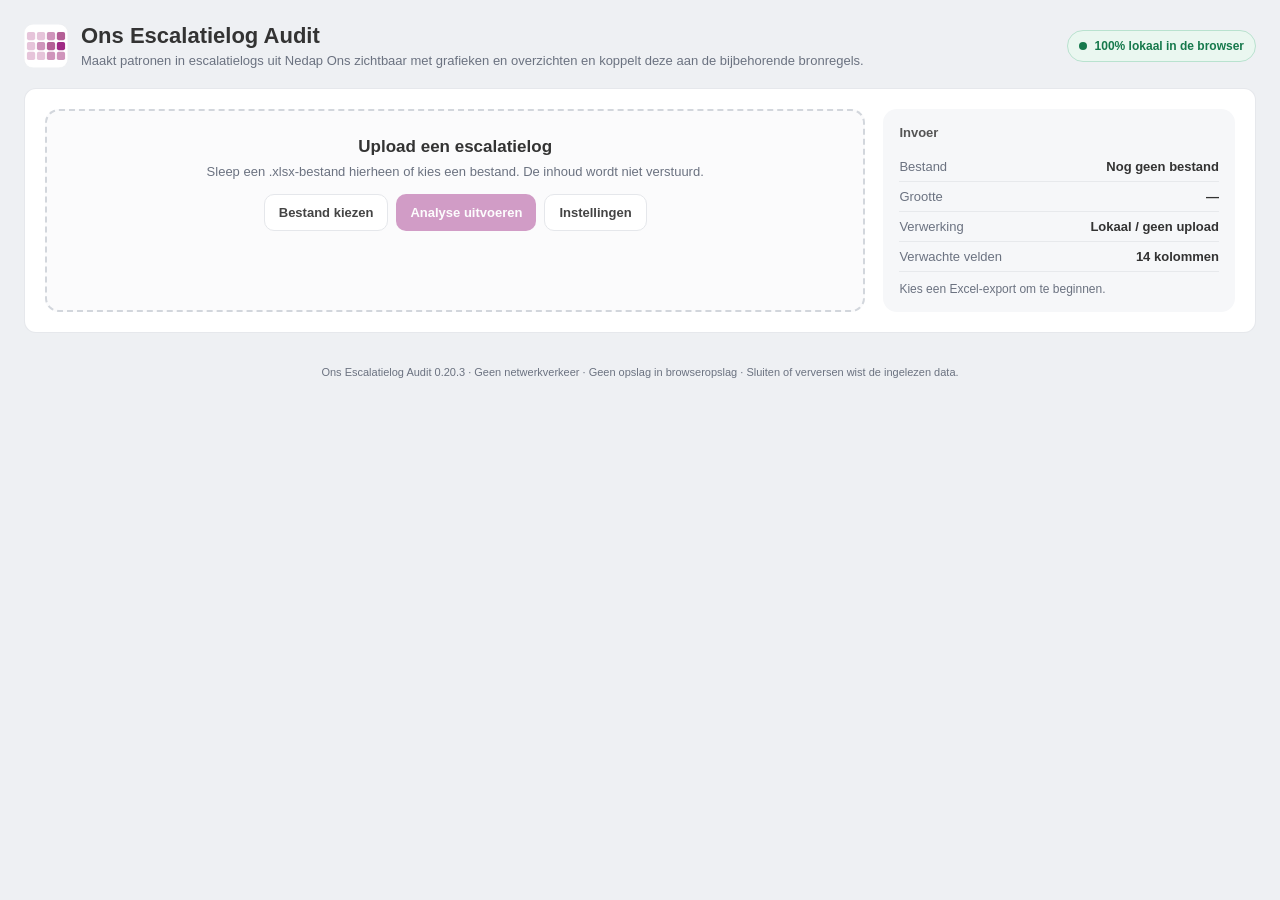
==== commit 6fe5737b: "fix 🐛: Vervang het EA-icoon door de gekozen R6-tijdheatmap" ====
--- a/escalatielog-audit-webui.html
+++ b/escalatielog-audit-webui.html
@@ -6,6 +6,9 @@
     <meta http-equiv="Content-Security-Policy"
           content="default-src 'none'; style-src 'unsafe-inline'; script-src 'unsafe-inline'; img-src data:; connect-src 'none'; font-src 'none'; object-src 'none'; base-uri 'none'; form-action 'none'">
     <title>Ons Escalatielog Audit</title>
+    <link rel="icon"
+          type="image/svg+xml"
+          href="data:image/svg+xml,%3Csvg%20xmlns%3D%22http%3A%2F%2Fwww.w3.org%2F2000%2Fsvg%22%20width%3D%22512%22%20height%3D%22512%22%20viewBox%3D%220%200%2064%2064%22%3E%3Crect%20x%3D%220.25%22%20y%3D%220.25%22%20width%3D%2263.5%22%20height%3D%2263.5%22%20rx%3D%2212.8%22%20fill%3D%22%23fff%22%20stroke%3D%22%23E5E7EB%22%20stroke-width%3D%220.5%22%2F%3E%3Crect%20x%3D%229%22%20y%3D%229%22%20width%3D%2222%22%20height%3D%2222%22%20rx%3D%225%22%20fill%3D%22%23e6c4da%22%2F%3E%3Crect%20x%3D%2235%22%20y%3D%229%22%20width%3D%2222%22%20height%3D%2222%22%20rx%3D%225%22%20fill%3D%22%23cf94bb%22%2F%3E%3Crect%20x%3D%229%22%20y%3D%2235%22%20width%3D%2222%22%20height%3D%2222%22%20rx%3D%225%22%20fill%3D%22%23e6c4da%22%2F%3E%3Crect%20x%3D%2235%22%20y%3D%2235%22%20width%3D%2222%22%20height%3D%2222%22%20rx%3D%225%22%20fill%3D%22%23b45f96%22%2F%3E%3C%2Fsvg%3E">
     <style>
 :root{
   --primary:#A02A85;--primary-dark:#7f1f69;--secondary:#00A0C8;--secondary-dark:#007f9f;
@@ -14,7 +17,7 @@
   --shadow:0 8px 30px rgba(31,41,55,.08);--radius:16px;
 }
 *{box-sizing:border-box}html{background:#eef0f3;color:var(--ink);font-family:Inter,ui-sans-serif,system-ui,-apple-system,BlinkMacSystemFont,"Segoe UI",sans-serif}body{margin:0;min-height:100vh}
-button,input,select{font:inherit}button{cursor:pointer}.app{max-width:1480px;margin:0 auto;padding:24px}.topbar{display:flex;align-items:center;justify-content:space-between;gap:16px;margin-bottom:20px}.brand{display:flex;align-items:center;gap:13px}.brand-mark{width:44px;height:44px;border-radius:13px;background:linear-gradient(135deg,var(--primary),#c445a8);display:grid;place-items:center;color:#fff;font-weight:800;box-shadow:0 8px 24px rgba(160,42,133,.22)}.brand h1{font-size:22px;line-height:1.1;margin:0}.brand p{margin:4px 0 0;color:var(--muted);font-size:13px}.privacy{display:flex;align-items:center;gap:8px;border:1px solid #b9e2cf;background:var(--ok-bg);color:var(--ok);padding:8px 11px;border-radius:999px;font-size:12px;font-weight:700}.dot{width:8px;height:8px;border-radius:999px;background:currentColor}
+button,input,select{font:inherit}button{cursor:pointer}.app{max-width:1480px;margin:0 auto;padding:24px}.topbar{display:flex;align-items:center;justify-content:space-between;gap:16px;margin-bottom:20px}.brand{display:flex;align-items:center;gap:13px}.brand-mark{width:44px;height:44px;flex:none;display:block}.brand h1{font-size:22px;line-height:1.1;margin:0}.brand p{margin:4px 0 0;color:var(--muted);font-size:13px}.privacy{display:flex;align-items:center;gap:8px;border:1px solid #b9e2cf;background:var(--ok-bg);color:var(--ok);padding:8px 11px;border-radius:999px;font-size:12px;font-weight:700}.dot{width:8px;height:8px;border-radius:999px;background:currentColor}
 .card{background:var(--surface);border:1px solid rgba(229,231,235,.95);border-radius:var(--radius);box-shadow:var(--shadow)}.upload-card{padding:20px;margin-bottom:18px}.upload-grid{display:grid;grid-template-columns:minmax(0,1.4fr) minmax(300px,.6fr);gap:18px}.dropzone{border:2px dashed #d2d6dc;border-radius:14px;padding:26px;text-align:center;background:#fbfbfc;transition:.18s}.dropzone.drag{border-color:var(--secondary);background:#f0fbfe}.dropzone strong{display:block;font-size:17px;margin-bottom:5px}.dropzone span{color:var(--muted);font-size:13px}.drop-actions{margin-top:14px;display:flex;justify-content:center;gap:8px;flex-wrap:wrap}.btn{border:0;border-radius:10px;padding:10px 14px;font-weight:700;font-size:13px;display:inline-flex;align-items:center;gap:7px;justify-content:center}.btn.primary{background:var(--primary);color:#fff}.btn.primary:hover{background:var(--primary-dark)}.btn.secondary{background:var(--secondary);color:#fff}.btn.secondary:hover{background:var(--secondary-dark)}.btn.ghost{background:#fff;border:1px solid var(--line);color:#444}.btn:disabled{opacity:.45;cursor:not-allowed}.file-info{padding:16px;background:var(--soft);border-radius:14px;min-height:150px}.file-info h3{font-size:13px;margin:0 0 12px;color:#555;text-transform:uppercase;letter-spacing:.06em}.meta-row{display:flex;justify-content:space-between;gap:12px;padding:7px 0;border-bottom:1px solid #e7e9ec;font-size:13px}.meta-row:last-child{border:0}.meta-row span:first-child{color:var(--muted)}.status{margin-top:10px;font-size:12px;color:var(--muted)}.status.error{color:var(--danger);white-space:pre-line;overflow-wrap:anywhere}.status.ok{color:var(--ok)}
 .workspace{display:none}.workspace.show{display:block}.toolbar{display:flex;align-items:center;justify-content:space-between;gap:12px;margin:0 0 14px}.tabs{display:flex;gap:4px;overflow:auto;padding:4px;background:#e8eaee;border-radius:12px}.tab{white-space:nowrap;border:0;background:transparent;color:#555;padding:9px 12px;border-radius:9px;font-size:12.5px;font-weight:700}.tab.active{background:#fff;color:var(--primary);box-shadow:0 1px 6px rgba(31,41,55,.1)}.export-actions{display:flex;gap:7px;flex-wrap:wrap}.view{display:none}.view.active{display:block}.kpis{display:grid;grid-template-columns:repeat(5,minmax(0,1fr));gap:12px;margin-bottom:14px}.kpi{padding:16px}.kpi .label{font-size:12px;color:var(--muted);margin-bottom:7px}.kpi .value{font-size:28px;font-weight:800;letter-spacing:-.02em}.kpi .hint{font-size:11px;color:var(--muted);margin-top:5px}.kpi.accent{border-top:3px solid var(--primary)}.kpi.info{border-top:3px solid var(--secondary)}.kpi.warn{border-top:3px solid #e49b3a}.kpi.ok{border-top:3px solid #3aa572}
 .grid-2{display:grid;grid-template-columns:1fr 1fr;gap:14px}.grid-3{display:grid;grid-template-columns:repeat(3,1fr);gap:14px}.section-card{padding:17px;margin-bottom:14px}.section-head{display:flex;align-items:flex-start;justify-content:space-between;gap:14px;margin-bottom:14px}.section-head h2,.section-head h3{margin:0;font-size:16px}.section-head p{margin:5px 0 0;color:var(--muted);font-size:12px;line-height:1.45}.badge{font-size:11px;font-weight:700;padding:5px 8px;border-radius:999px;background:var(--soft2);color:#555}.badge.system{background:#edf4f7;color:#496b78}.badge.warn{background:var(--warn-bg);color:var(--warn)}
@@ -61,7 +64,7 @@
 
 .drill-filters{display:flex;align-items:center;gap:8px;flex-wrap:wrap;position:sticky;top:0;z-index:5;background:#fff;padding:10px 20px;border-bottom:1px solid var(--line)}.drill-filters .drill-search{margin:0;width:auto;flex:1 1 210px}.drill-filters .field{min-width:0}.drill-filters .column-filter{flex:1 1 150px}.drill-filters .drill-count{white-space:nowrap}.more-rows td{padding:0}.more-rows-btn,.drill-more{display:inline-flex;align-items:center;justify-content:center;gap:7px;margin:10px auto;padding:10px 14px;font-weight:700;font-size:13px;border:1px solid var(--line);border-radius:10px;background:#fff;color:#444;cursor:pointer}.drill-more{display:block;text-align:center;border:0;background:none}.drill-more .more-rows-btn{margin:0}
 /* 0.6.0: readable controls and drillable summaries */
-:root{--shadow:none;--radius:12px}html{font-family:"Segoe UI",Arial,sans-serif}.brand-mark{background:var(--primary);box-shadow:none}.tabs{max-width:100%;flex-wrap:wrap}.toolbar{align-items:flex-start;flex-direction:column}.tab{font-size:13px}.section-head p,.notice,.chart-note{font-size:13px;line-height:1.5}.file-info h3,th,.flow-step .flow-label{letter-spacing:0;text-transform:none}.review-summary{display:grid;grid-template-columns:repeat(3,minmax(0,1fr));gap:12px;margin-bottom:14px}.review-summary button{text-align:left;background:#fff;border:1px solid var(--line);border-top:3px solid var(--primary);padding:16px;border-radius:10px;color:var(--ink)}.review-summary strong{display:block;font-size:16px;margin-bottom:6px}.review-summary span{font-size:12px;color:var(--muted);line-height:1.5}.clickable{cursor:pointer}.clickable:hover{outline:2px solid var(--secondary);outline-offset:2px}.clickable:focus-visible,button:focus-visible,summary:focus-visible{outline:3px solid var(--secondary-dark);outline-offset:3px}.scatter-dot{border:0;padding:0;cursor:pointer}.scatter-tick{position:absolute;font-size:10px;color:#555}.drill-search{margin:8px 20px;width:calc(100% - 40px)}details p{font-size:13px;line-height:1.5;max-width:100ch}summary{cursor:pointer;font-weight:600}.kpi .hint{font-size:12px}.signal-name{overflow-wrap:anywhere}.meta-row strong{overflow-wrap:anywhere;min-width:0}.drill-summary{flex-shrink:0}.drill-review{display:none}@media(max-width:680px){.review-summary{grid-template-columns:1fr}.tabs{flex-wrap:nowrap;width:100%;}.brand h1{font-size:20px}.app{padding:12px}.drill-header h2{font-size:16px}.drill-panel{height:100dvh}}
+:root{--shadow:none;--radius:12px}html{font-family:"Segoe UI",Arial,sans-serif}.tabs{max-width:100%;flex-wrap:wrap}.toolbar{align-items:flex-start;flex-direction:column}.tab{font-size:13px}.section-head p,.notice,.chart-note{font-size:13px;line-height:1.5}.file-info h3,th,.flow-step .flow-label{letter-spacing:0;text-transform:none}.review-summary{display:grid;grid-template-columns:repeat(3,minmax(0,1fr));gap:12px;margin-bottom:14px}.review-summary button{text-align:left;background:#fff;border:1px solid var(--line);border-top:3px solid var(--primary);padding:16px;border-radius:10px;color:var(--ink)}.review-summary strong{display:block;font-size:16px;margin-bottom:6px}.review-summary span{font-size:12px;color:var(--muted);line-height:1.5}.clickable{cursor:pointer}.clickable:hover{outline:2px solid var(--secondary);outline-offset:2px}.clickable:focus-visible,button:focus-visible,summary:focus-visible{outline:3px solid var(--secondary-dark);outline-offset:3px}.scatter-dot{border:0;padding:0;cursor:pointer}.scatter-tick{position:absolute;font-size:10px;color:#555}.drill-search{margin:8px 20px;width:calc(100% - 40px)}details p{font-size:13px;line-height:1.5;max-width:100ch}summary{cursor:pointer;font-weight:600}.kpi .hint{font-size:12px}.signal-name{overflow-wrap:anywhere}.meta-row strong{overflow-wrap:anywhere;min-width:0}.drill-summary{flex-shrink:0}.drill-review{display:none}@media(max-width:680px){.review-summary{grid-template-columns:1fr}.tabs{flex-wrap:nowrap;width:100%;}.brand h1{font-size:20px}.app{padding:12px}.drill-header h2{font-size:16px}.drill-panel{height:100dvh}}
     .finding-list{list-style:none;padding:0;margin:14px 0;counter-reset:findings}.finding-item{display:grid;grid-template-columns:34px minmax(0,1fr) auto;gap:12px;padding:15px 0;border-bottom:1px solid var(--line);align-items:start}.finding-rank{font-size:22px;font-weight:800;color:var(--primary)}.finding-item h3{margin:5px 0;font-size:14px;overflow-wrap:anywhere}.finding-item p{margin:4px 0;color:var(--muted);font-size:12px;overflow-wrap:anywhere}.finding-controls{display:flex;gap:8px;align-items:center;flex-wrap:wrap}.finding-controls input{width:80px}.finding-editor{display:grid;gap:9px;margin-top:12px}.finding-editor textarea{font:inherit;width:100%;min-height:100px;padding:10px;border:1px solid var(--line);border-radius:8px;resize:vertical}.finding-editor textarea[readonly]{min-height:180px;background:#f7f8fa}.finding-status{min-height:1.4em;font-size:12px}.finding-item .btn{white-space:normal}@media(max-width:680px){.finding-item{grid-template-columns:26px minmax(0,1fr)}.finding-item>.btn{grid-column:2;justify-self:start}}
     .sort-button{border:0;background:transparent;color:inherit;font:inherit;font-weight:inherit;padding:0;display:flex;align-items:center;gap:7px;text-align:left;min-width:100%}.sort-indicator{font-size:12px}.sort-button:focus-visible,.tab:focus-visible,.subtab:focus-visible{outline:3px solid var(--primary);outline-offset:3px}.action-status{margin:10px 0 14px}.action-status:empty{display:none}.setting input[aria-invalid="true"]{border:2px solid var(--danger,#b42318);outline-offset:2px}.setting-range{font-size:11px;color:var(--muted);margin:5px 0}
     </style>
@@ -77,7 +80,15 @@
     <div class="app">
       <header class="topbar">
         <div class="brand">
-          <div class="brand-mark">EA</div>
+          <svg class="brand-mark"
+               xmlns="http://www.w3.org/2000/svg"
+               width="44"
+               height="44"
+               viewBox="0 0 64 64"
+               aria-hidden="true"
+               focusable="false">
+            <rect x="0.25" y="0.25" width="63.5" height="63.5" rx="12.8" fill="#fff" stroke="#E5E7EB" stroke-width="0.5" /><rect x="4.25" y="11.5" width="12" height="12" rx="2.6" fill="#e6c4da" /><rect x="18.75" y="11.5" width="12" height="12" rx="2.6" fill="#e6c4da" /><rect x="33.25" y="11.5" width="12" height="12" rx="2.6" fill="#cf94bb" /><rect x="47.75" y="11.5" width="12" height="12" rx="2.6" fill="#b45f96" /><rect x="4.25" y="26.0" width="12" height="12" rx="2.6" fill="#e6c4da" /><rect x="18.75" y="26.0" width="12" height="12" rx="2.6" fill="#cf94bb" /><rect x="33.25" y="26.0" width="12" height="12" rx="2.6" fill="#b45f96" /><rect x="47.75" y="26.0" width="12" height="12" rx="2.6" fill="#A02A85" /><rect x="4.25" y="40.5" width="12" height="12" rx="2.6" fill="#e6c4da" /><rect x="18.75" y="40.5" width="12" height="12" rx="2.6" fill="#e6c4da" /><rect x="33.25" y="40.5" width="12" height="12" rx="2.6" fill="#cf94bb" /><rect x="47.75" y="40.5" width="12" height="12" rx="2.6" fill="#cf94bb" />
+          </svg>
           <div>
             <h1>Ons Escalatielog Audit</h1>
             <p>Maakt patronen in escalatielogs uit Nedap Ons zichtbaar met grafieken en overzichten en koppelt deze aan de bijbehorende bronregels.</p>
@@ -601,7 +612,7 @@
     </div>
     <script>
 'use strict';
-const APP_VERSION='0.20.2';const EXPLANATION_CSS=document.getElementById('explanationStyles').textContent;
+const APP_VERSION='0.20.3';const EXPLANATION_CSS=document.getElementById('explanationStyles').textContent;
 
 const REQUIRED_HEADERS = [
   'Gebruiker','Medewerkernummer','Medewerkersteam','Deskundigheid medewerker','Gebruikersnaam',
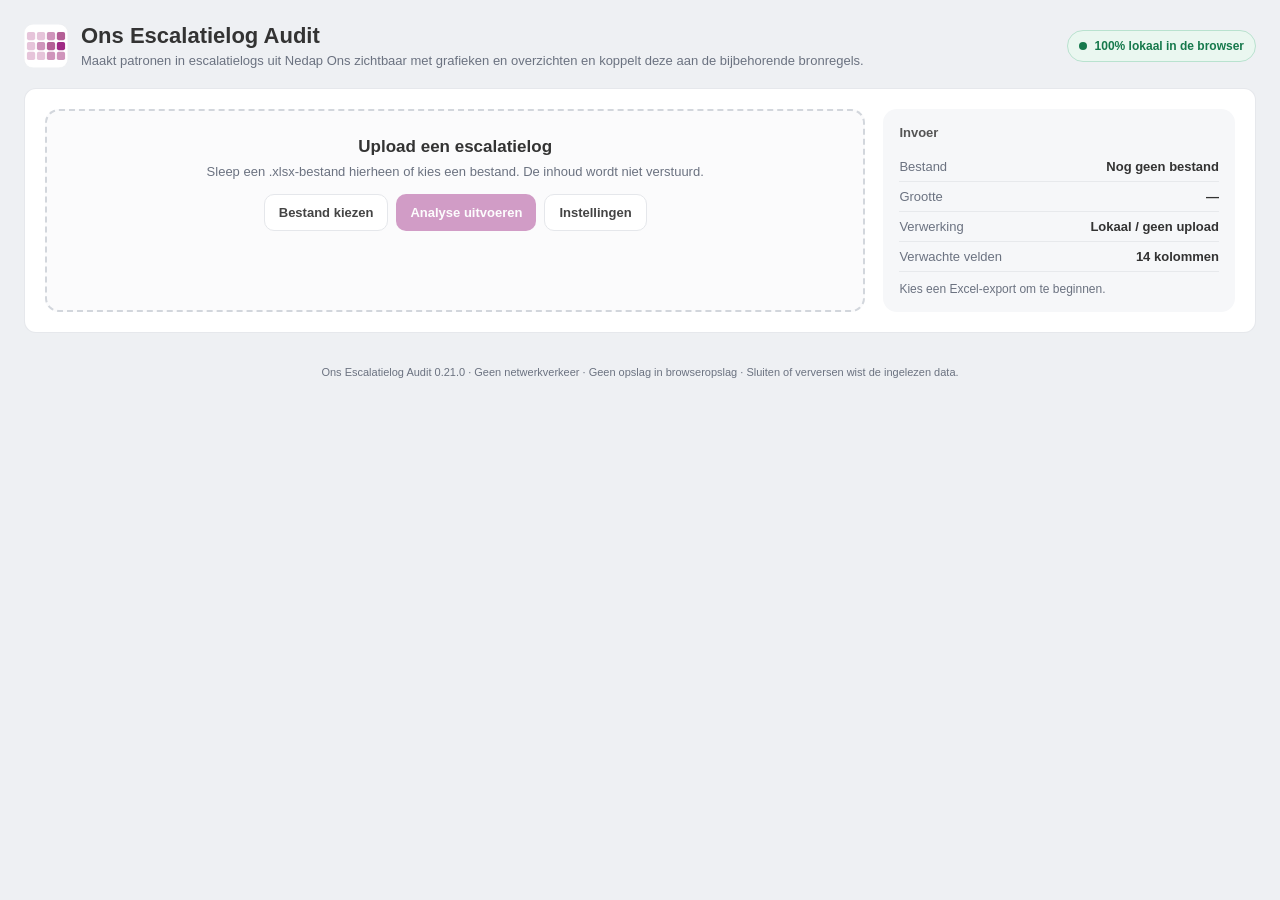
==== commit 40e4bc96: "feat ✨: Voeg een zelfstandige offline HTML-rondleiding toe" ====
--- a/escalatielog-audit-webui.html
+++ b/escalatielog-audit-webui.html
@@ -7,7 +7,12 @@
           content="default-src 'none'; style-src 'unsafe-inline'; script-src 'unsafe-inline'; img-src data:; connect-src 'none'; font-src 'none'; object-src 'none'; base-uri 'none'; form-action 'none'">
     <title>Ons Escalatielog Audit</title>
     <link rel="icon"
+          type="image/png"
+          sizes="32x32"
+          href="[data-uri]">
+    <link rel="icon"
           type="image/svg+xml"
+          sizes="any"
           href="data:image/svg+xml,%3Csvg%20xmlns%3D%22http%3A%2F%2Fwww.w3.org%2F2000%2Fsvg%22%20width%3D%22512%22%20height%3D%22512%22%20viewBox%3D%220%200%2064%2064%22%3E%3Crect%20x%3D%220.25%22%20y%3D%220.25%22%20width%3D%2263.5%22%20height%3D%2263.5%22%20rx%3D%2212.8%22%20fill%3D%22%23fff%22%20stroke%3D%22%23E5E7EB%22%20stroke-width%3D%220.5%22%2F%3E%3Crect%20x%3D%229%22%20y%3D%229%22%20width%3D%2222%22%20height%3D%2222%22%20rx%3D%225%22%20fill%3D%22%23e6c4da%22%2F%3E%3Crect%20x%3D%2235%22%20y%3D%229%22%20width%3D%2222%22%20height%3D%2222%22%20rx%3D%225%22%20fill%3D%22%23cf94bb%22%2F%3E%3Crect%20x%3D%229%22%20y%3D%2235%22%20width%3D%2222%22%20height%3D%2222%22%20rx%3D%225%22%20fill%3D%22%23e6c4da%22%2F%3E%3Crect%20x%3D%2235%22%20y%3D%2235%22%20width%3D%2222%22%20height%3D%2222%22%20rx%3D%225%22%20fill%3D%22%23b45f96%22%2F%3E%3C%2Fsvg%3E">
     <style>
 :root{
@@ -612,7 +617,7 @@
     </div>
     <script>
 'use strict';
-const APP_VERSION='0.20.3';const EXPLANATION_CSS=document.getElementById('explanationStyles').textContent;
+const APP_VERSION='0.21.0';const EXPLANATION_CSS=document.getElementById('explanationStyles').textContent;
 
 const REQUIRED_HEADERS = [
   'Gebruiker','Medewerkernummer','Medewerkersteam','Deskundigheid medewerker','Gebruikersnaam',
